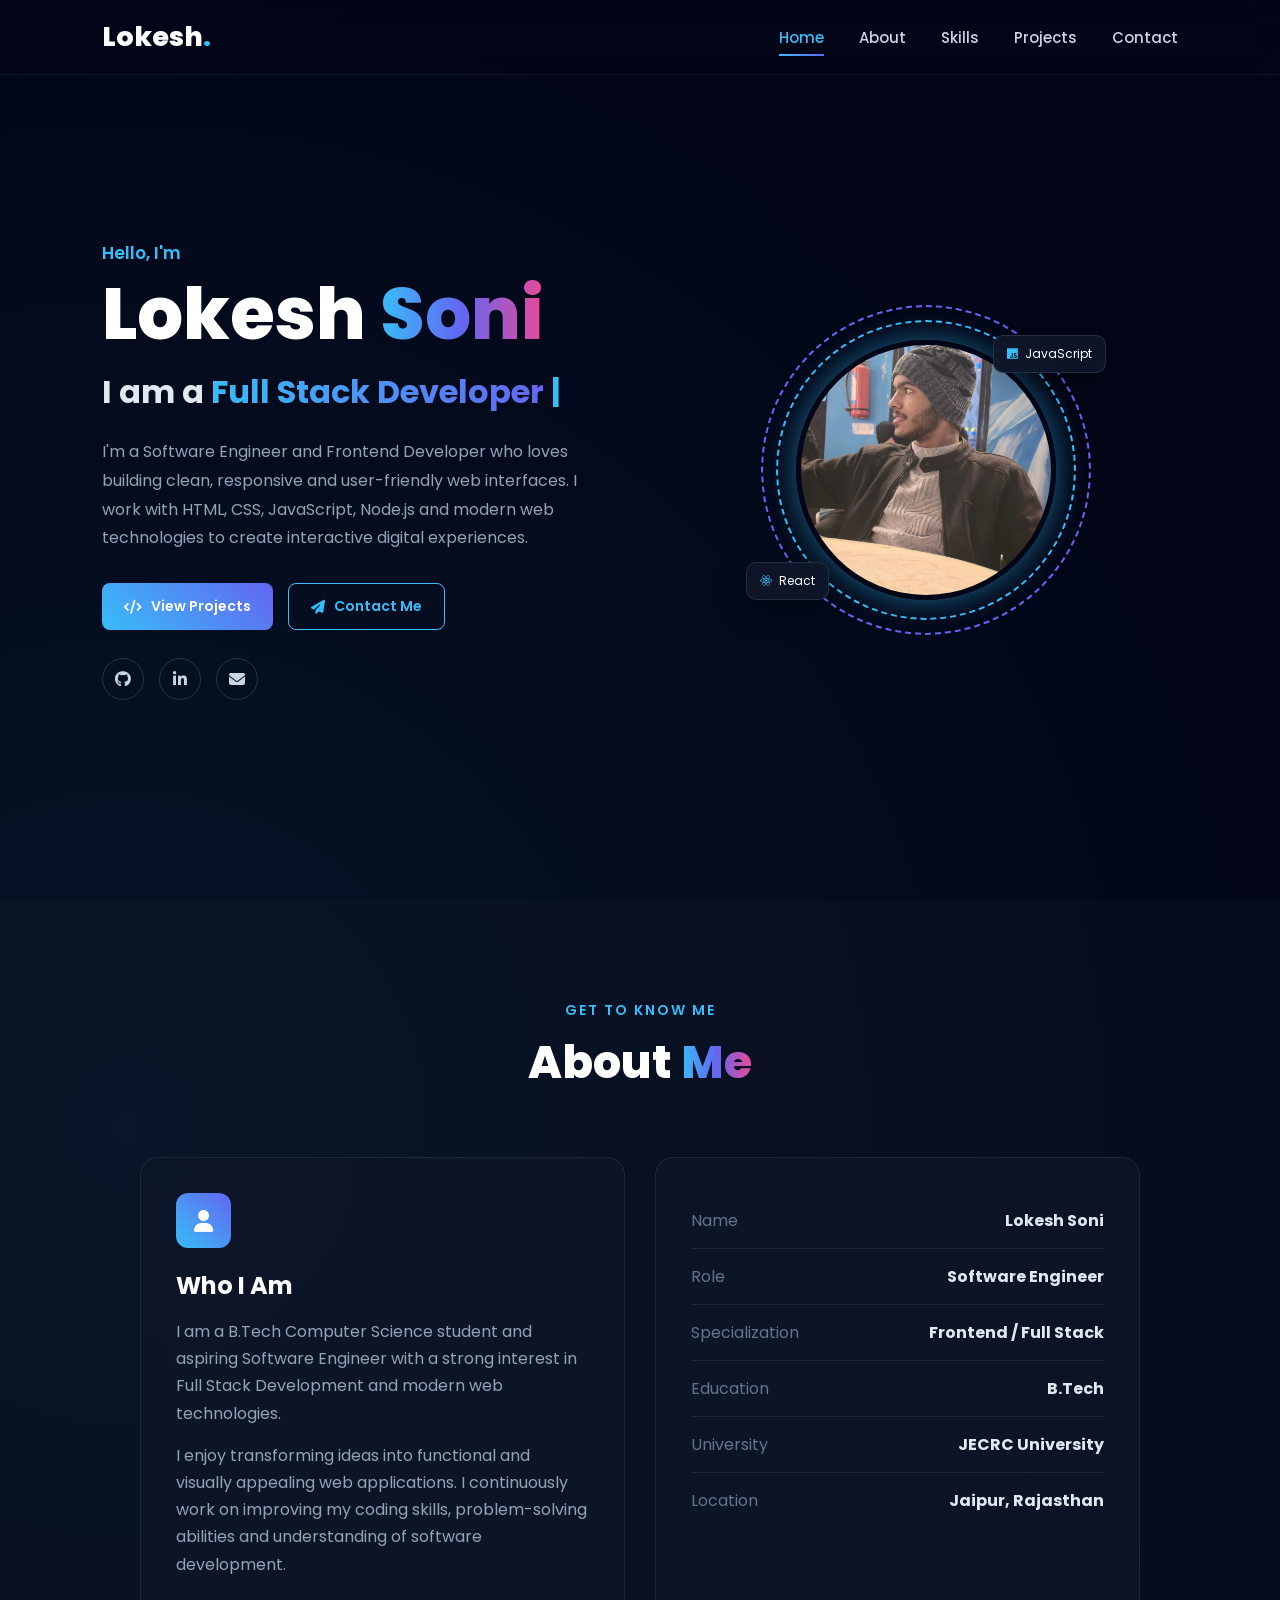
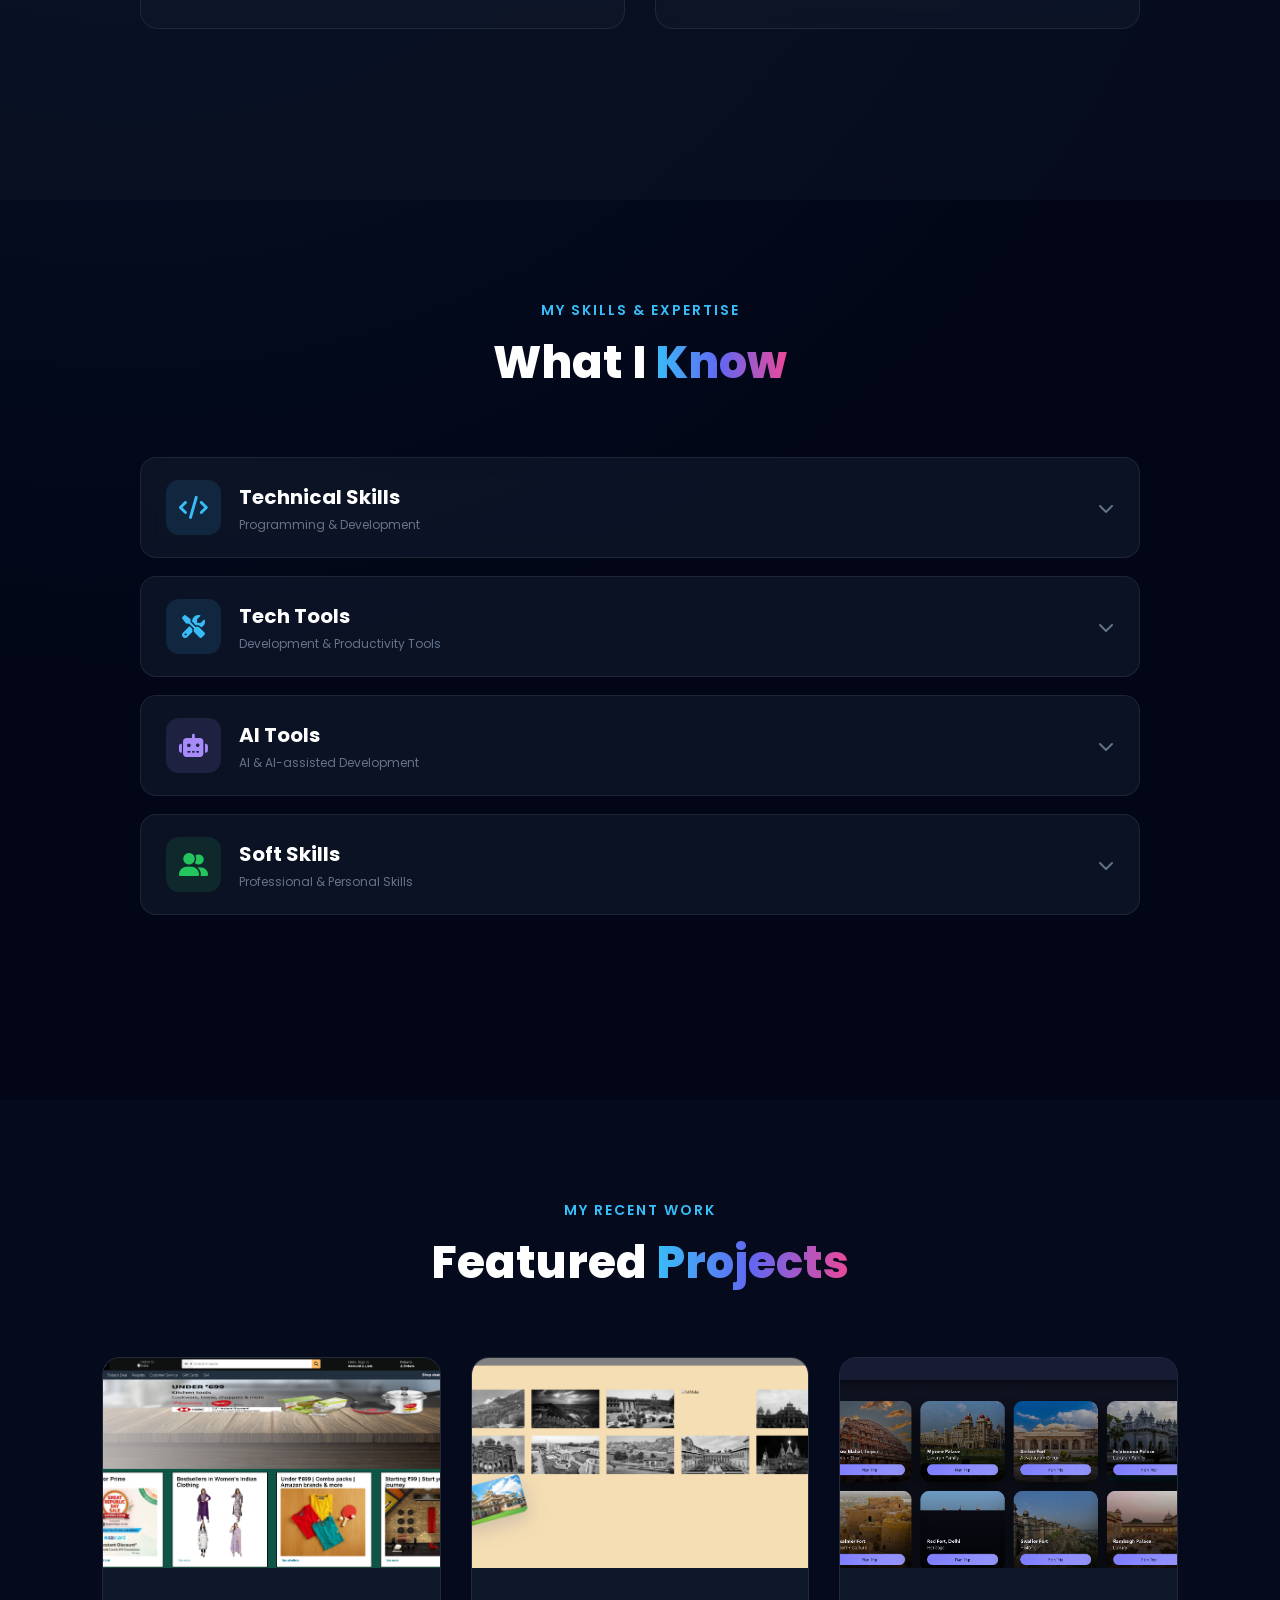
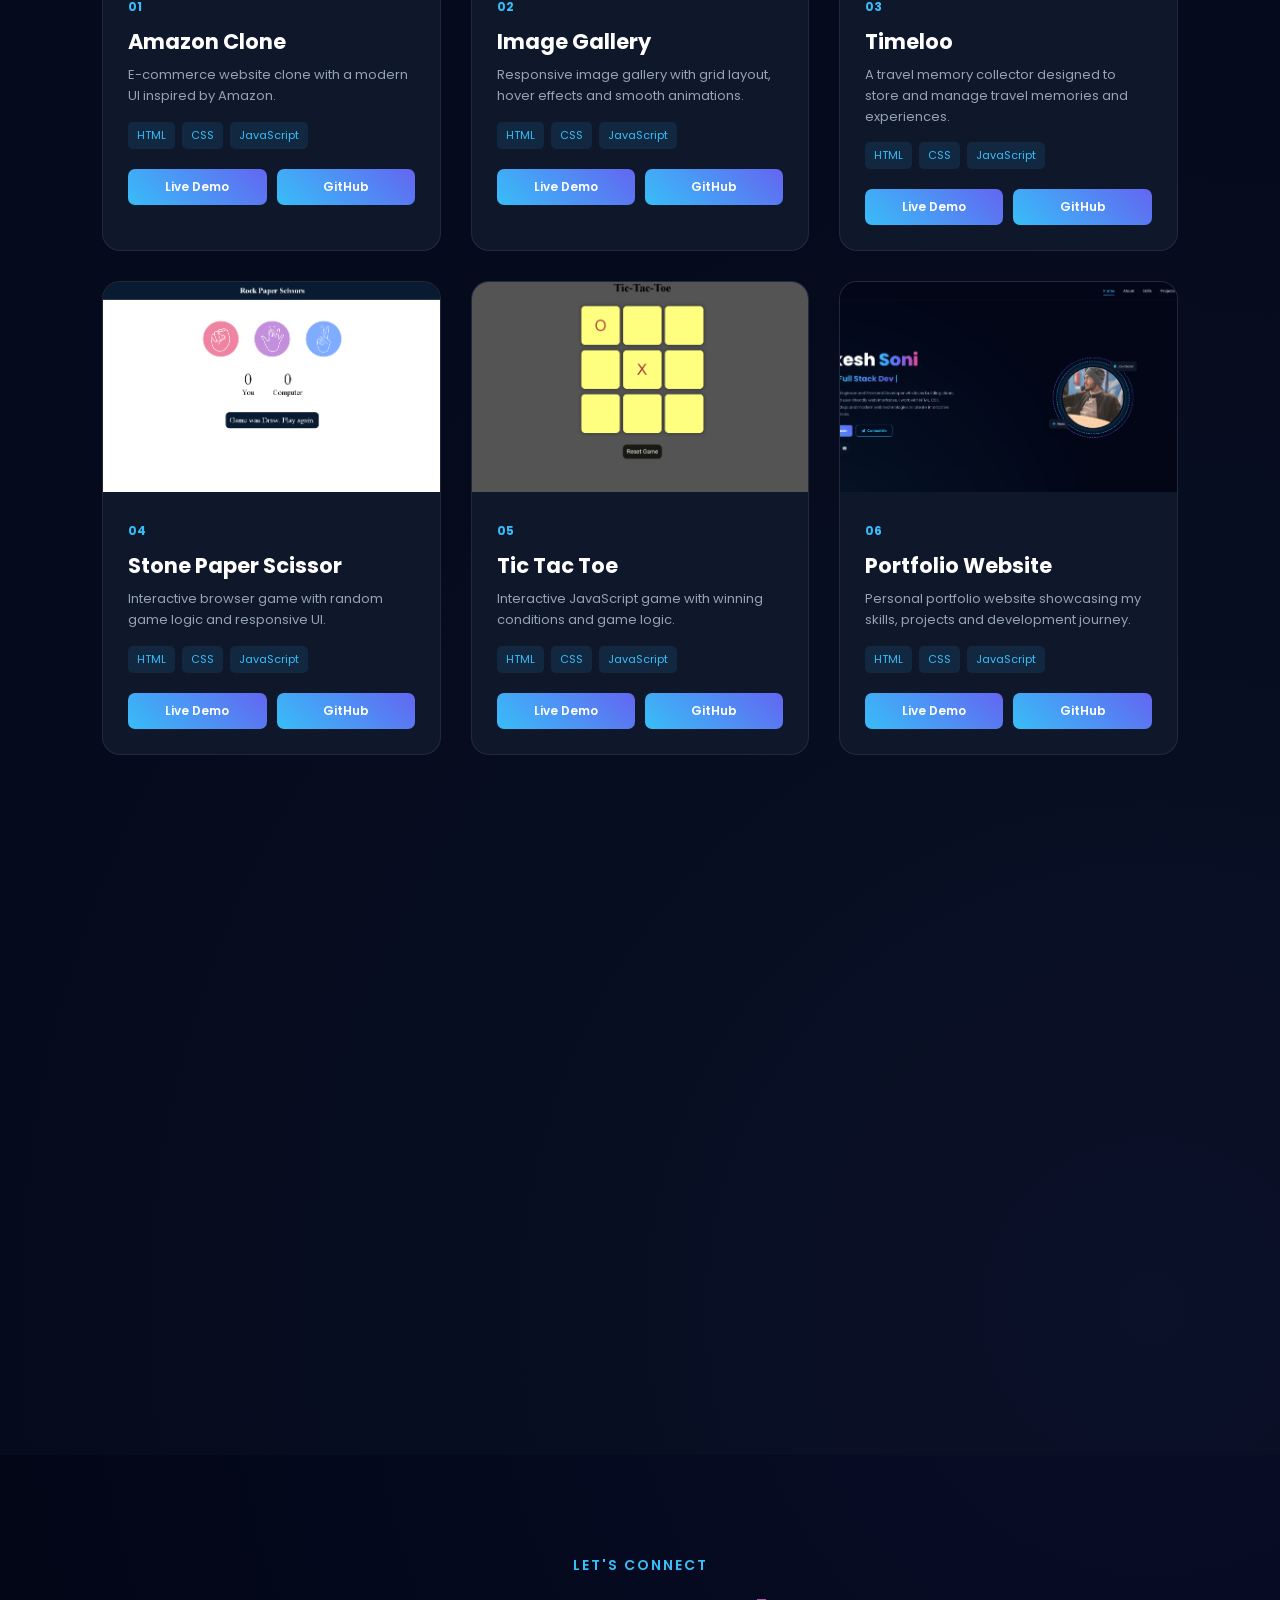
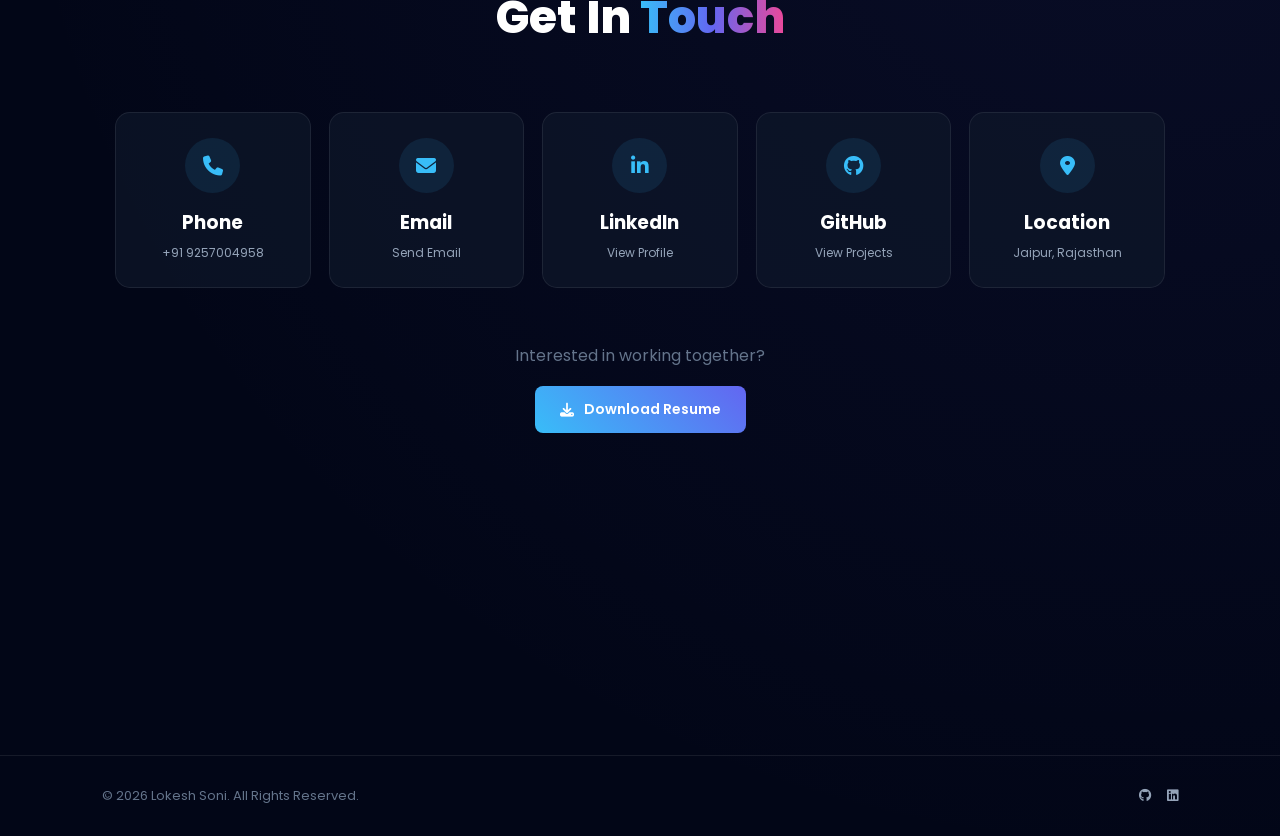
==== index.html @ bdd5b046 "Refactor resume download link with icon Updated resume download link to include an icon." ====
<!DOCTYPE html>
<html lang="en">

<head>
    <meta charset="UTF-8">
    <meta name="viewport" content="width=device-width, initial-scale=1.0">

    <meta name="description" content="Lokesh Soni - Software Engineer and Full Stack Developer Portfolio">

    <title>Lokesh Soni | Portfolio</title>

    <link rel="stylesheet" href="style.css">

    <!-- Icons -->
    <link rel="stylesheet" href="https://cdnjs.cloudflare.com/ajax/libs/font-awesome/6.5.2/css/all.min.css">
</head>

<body>

    <!-- ================= NAVBAR ================= -->

    <header class="navbar">

        <div class="logo">
            <a href="#home">Lokesh<span>.</span></a>
        </div>

        <nav class="nav-links" id="navLinks">
            <a href="#home" class="active">Home</a>
            <a href="#about">About</a>
            <a href="#skills">Skills</a>
            <a href="#projects">Projects</a>
            <a href="#contact">Contact</a>
        </nav>

        <button class="menu-btn" id="menuBtn">
            <i class="fas fa-bars"></i>
        </button>

    </header>


    <!-- ================= HOME ================= -->

    <section id="home" class="home">

        <div class="home-text reveal">

            <p class="intro">Hello, I'm</p>

            <h1>
                Lokesh <span>Soni</span>
            </h1>

            <h2>
                I am a
                <span id="changing-text"></span>
                <span class="cursor">|</span>
            </h2>

            <p class="home-description">
                I'm a Software Engineer and Frontend Developer who loves
                building clean, responsive and user-friendly web interfaces.
                I work with HTML, CSS, JavaScript, Node.js and modern web
                technologies to create interactive digital experiences.
            </p>

            <div class="home-buttons">

                <a href="#projects" class="primary-btn">
                    <i class="fas fa-code"></i>
                    View Projects
                </a>

                <a href="#contact" class="secondary-btn">
                    <i class="fas fa-paper-plane"></i>
                    Contact Me
                </a>

            </div>

            <div class="social-links">

                <a href="https://github.com/Lokesh2704soni" target="_blank">
                    <i class="fab fa-github"></i>
                </a>

                <a href="https://www.linkedin.com/in/lokesh-soni-583651282" target="_blank">
                    <i class="fab fa-linkedin-in"></i>
                </a>

                <a href="mailto:lokesh27soni04@email.com">
                    <i class="fas fa-envelope"></i>
                </a>

            </div>

        </div>


        <!-- Profile Image -->

        <div class="home-img reveal">

            <div class="home-img-wrapper">

                <div class="circle"></div>
                <div class="circle circle-two"></div>

                <img src="123.jpeg" alt="Lokesh Soni">

                <div class="floating-card card-one">
                    <i class="fab fa-js"></i>
                    <span>JavaScript</span>
                </div>

                <div class="floating-card card-two">
                    <i class="fab fa-react"></i>
                    <span>React</span>
                </div>

            </div>

        </div>

    </section>


    <!-- ================= ABOUT ================= -->

    <section id="about" class="about section">

        <div class="section-heading reveal">
            <p>Get To Know Me</p>
            <h2>About <span>Me</span></h2>
        </div>

        <div class="about-container">

            <div class="about-card reveal">

                <div class="about-icon">
                    <i class="fas fa-user"></i>
                </div>

                <h3>Who I Am</h3>

                <p>
                    I am a B.Tech Computer Science student and aspiring
                    Software Engineer with a strong interest in Full Stack
                    Development and modern web technologies.
                </p>

                <p>
                    I enjoy transforming ideas into functional and visually
                    appealing web applications. I continuously work on
                    improving my coding skills, problem-solving abilities
                    and understanding of software development.
                </p>

            </div>


            <div class="about-info reveal">

                <div class="info-item">
                    <span>Name</span>
                    <strong>Lokesh Soni</strong>
                </div>

                <div class="info-item">
                    <span>Role</span>
                    <strong>Software Engineer</strong>
                </div>

                <div class="info-item">
                    <span>Specialization</span>
                    <strong>Frontend / Full Stack</strong>
                </div>

                <div class="info-item">
                    <span>Education</span>
                    <strong>B.Tech</strong>
                </div>

                <div class="info-item">
                    <span>University</span>
                    <strong>JECRC University</strong>
                </div>

                <div class="info-item">
                    <span>Location</span>
                    <strong>Jaipur, Rajasthan</strong>
                </div>

            </div>

        </div>

    </section>


    <!-- ================= SKILLS ================= -->

    <!-- ================= SKILLS ================= -->

    <section id="skills" class="skills-section section">

        <div class="section-heading reveal">
            <p>My Skills & Expertise</p>
            <h2>What I <span>Know</span></h2>
        </div>

        <div class="skills-accordion">


            <!-- TECHNICAL SKILLS -->

            <div class="skill-category reveal">

                <button class="skill-category-header">
                    <div class="category-left">
                        <div class="category-icon">
                            <i class="fas fa-code"></i>
                        </div>

                        <div>
                            <h3>Technical Skills</h3>
                            <p>Programming & Development</p>
                        </div>
                    </div>

                    <i class="fas fa-chevron-down arrow"></i>
                </button>


                <div class="skill-category-content">

                    <div class="skill-list">

                        <span><i class="fab fa-html5"></i> HTML</span>

                        <span><i class="fab fa-css3-alt"></i> CSS</span>

                        <span><i class="fab fa-js"></i> JavaScript</span>

                        <span><i class="fab fa-react"></i> React.js</span>

                        <span><i class="fab fa-node-js"></i> Node.js</span>

                        <span><i class="fas fa-server"></i> Express.js</span>

                        <span><i class="fas fa-database"></i> MongoDB</span>

                        <span><i class="fas fa-plug"></i> REST APIs</span>

                        <span><i class="fas fa-file-code"></i> JSON</span>

                        <span><i class="fas fa-mobile-screen"></i> Responsive Design</span>

                        <span><i class="fas fa-cubes"></i> OOP</span>

                        <span><i class="fas fa-diagram-project"></i> DSA</span>

                        <span><i class="fas fa-user-lock"></i> Authentication</span>

                        <span><i class="fas fa-code"></i> C</span>

                        <span><i class="fas fa-code"></i> C++</span>

                    </div>

                </div>

            </div>


            <!-- TECH TOOLS -->

            <div class="skill-category reveal">

                <button class="skill-category-header">

                    <div class="category-left">

                        <div class="category-icon">
                            <i class="fas fa-screwdriver-wrench"></i>
                        </div>

                        <div>
                            <h3>Tech Tools</h3>
                            <p>Development & Productivity Tools</p>
                        </div>

                    </div>

                    <i class="fas fa-chevron-down arrow"></i>

                </button>


                <div class="skill-category-content">

                    <div class="skill-list">

                        <span>
                            <i class="fas fa-code"></i>
                            VS Code
                        </span>

                        <span>
                            <i class="fab fa-git-alt"></i>
                            Git
                        </span>

                        <span>
                            <i class="fab fa-github"></i>
                            GitHub
                        </span>

                        <span>
                            <i class="fab fa-npm"></i>
                            npm
                        </span>

                        <span>
                            <i class="fas fa-paper-plane"></i>
                            Postman
                        </span>

                        <span>
                            <i class="fas fa-database"></i>
                            MongoDB Compass
                        </span>

                        <span>
                            <i class="fas fa-terminal"></i>
                            Terminal
                        </span>

                        <span>
                            <i class="fab fa-github"></i>
                            GitHub Pages
                        </span>

                    </div>

                </div>

            </div>


            <!-- AI TOOLS -->

            <div class="skill-category reveal">

                <button class="skill-category-header">

                    <div class="category-left">

                        <div class="category-icon ai-category">
                            <i class="fas fa-robot"></i>
                        </div>

                        <div>
                            <h3>AI Tools</h3>
                            <p>AI & AI-assisted Development</p>
                        </div>

                    </div>

                    <i class="fas fa-chevron-down arrow"></i>

                </button>


                <div class="skill-category-content">

                    <div class="skill-list">

                        <span class="ai-skill">
                            <i class="fas fa-robot"></i>
                            ChatGPT
                        </span>

                        <span class="ai-skill">
                            <i class="fas fa-wand-magic-sparkles"></i>
                            Gemini
                        </span>

                        <span class="ai-skill">
                            <i class="fas fa-code"></i>
                            GitHub Copilot
                        </span>

                        <span class="ai-skill">
                            <i class="fas fa-lightbulb"></i>
                            Prompt Engineering
                        </span>

                        <span class="ai-skill">
                            <i class="fas fa-brain"></i>
                            AI-assisted Coding
                        </span>

                    </div>

                </div>

            </div>


            <!-- SOFT SKILLS -->

            <div class="skill-category reveal">

                <button class="skill-category-header">

                    <div class="category-left">

                        <div class="category-icon soft-category">
                            <i class="fas fa-user-group"></i>
                        </div>

                        <div>
                            <h3>Soft Skills</h3>
                            <p>Professional & Personal Skills</p>
                        </div>

                    </div>

                    <i class="fas fa-chevron-down arrow"></i>

                </button>


                <div class="skill-category-content">

                    <div class="skill-list">

                        <span class="soft-skill">
                            <i class="fas fa-comments"></i>
                            Communication
                        </span>

                        <span class="soft-skill">
                            <i class="fas fa-users"></i>
                            Teamwork
                        </span>

                        <span class="soft-skill">
                            <i class="fas fa-puzzle-piece"></i>
                            Problem Solving
                        </span>

                        <span class="soft-skill">
                            <i class="fas fa-lightbulb"></i>
                            Critical Thinking
                        </span>

                        <span class="soft-skill">
                            <i class="fas fa-clock"></i>
                            Time Management
                        </span>

                        <span class="soft-skill">
                            <i class="fas fa-arrows-rotate"></i>
                            Adaptability
                        </span>

                        <span class="soft-skill">
                            <i class="fas fa-user-tie"></i>
                            Leadership
                        </span>

                        <span class="soft-skill">
                            <i class="fas fa-book-open"></i>
                            Continuous Learning
                        </span>

                        <span class="soft-skill">
                            <i class="fas fa-person-chalkboard"></i>
                            Presentation Skills
                        </span>

                    </div>

                </div>

            </div>

        </div>

    </section>


    <!-- ================= PROJECTS ================= -->

    <section id="projects" class="projects section">

        <div class="section-heading reveal">
            <p>My Recent Work</p>
            <h2>Featured <span>Projects</span></h2>
        </div>


        <div class="project-container">


            <!-- Project 1 -->

            <div class="project-card reveal">

                <div class="project-image">
                    <img src="images/amazon.png" alt="Amazon Clone">

                    <div class="project-overlay">
                        <a href="https://lokesh2704soni.github.io/amazon-clone-/" target="_blank">
                            <i class="fas fa-external-link-alt"></i>
                        </a>
                    </div>
                </div>

                <div class="project-content">

                    <span class="project-number">01</span>

                    <h3>Amazon Clone</h3>

                    <p>
                        E-commerce website clone with a modern UI inspired
                        by Amazon.
                    </p>

                    <div class="project-tech">
                        <span>HTML</span>
                        <span>CSS</span>
                        <span>JavaScript</span>
                    </div>

                    <div class="buttons">

                        <a href="https://lokesh2704soni.github.io/amzon-clone/" target="_blank">
                            Live Demo
                        </a>

                        <a href="https://github.com/Lokesh2704soni/amzon-clone" target="_blank">
                            GitHub
                        </a>

                    </div>

                </div>

            </div>


            <!-- Project 2 -->

            <div class="project-card reveal">

                <div class="project-image">

                    <img src="images/gallery.png" alt="Image Gallery">

                    <div class="project-overlay">
                        <a href="https://lokesh2704soni.github.io/photo-galary/" target="_blank">
                            <i class="fas fa-external-link-alt"></i>
                        </a>
                    </div>

                </div>

                <div class="project-content">

                    <span class="project-number">02</span>

                    <h3>Image Gallery</h3>

                    <p>
                        Responsive image gallery with grid layout,
                        hover effects and smooth animations.
                    </p>

                    <div class="project-tech">
                        <span>HTML</span>
                        <span>CSS</span>
                        <span>JavaScript</span>
                    </div>

                    <div class="buttons">

                        <a href="https://lokesh2704soni.github.io/photo-galary/" target="_blank">
                            Live Demo
                        </a>

                        <a href="https://github.com/Lokesh2704soni/photo-galary" target="_blank">
                            GitHub
                        </a>

                    </div>

                </div>

            </div>


            <!-- Project 3 -->

            <div class="project-card reveal">

                <div class="project-image">

                    <img src="images/timeloo.png" alt="Timeloo Trip Memory Collector">

                    <div class="project-overlay">
                        <a href="https://lokesh2704soni.github.io/Timeloo/" target="_blank">
                            <i class="fas fa-external-link-alt"></i>
                        </a>
                    </div>

                </div>

                <div class="project-content">

                    <span class="project-number">03</span>

                    <h3>Timeloo</h3>

                    <p>
                        A travel memory collector designed to store
                        and manage travel memories and experiences.
                    </p>

                    <div class="project-tech">
                        <span>HTML</span>
                        <span>CSS</span>
                        <span>JavaScript</span>
                    </div>

                    <div class="buttons">

                        <a href="https://lokesh2704soni.github.io/Timeloo/" target="_blank">
                            Live Demo
                        </a>

                        <a href="https://github.com/Lokesh2704soni/Timeloo" target="_blank">
                            GitHub
                        </a>

                    </div>

                </div>

            </div>


            <!-- Project 4 -->

            <div class="project-card reveal">

                <div class="project-image">

                    <img src="images/stone-paper.png" alt="Stone Paper Scissor">

                    <div class="project-overlay">
                        <a href="https://lokesh2704soni.github.io/stone-paper-scissors-game/" target="_blank">
                            <i class="fas fa-external-link-alt"></i>
                        </a>
                    </div>

                </div>

                <div class="project-content">

                    <span class="project-number">04</span>

                    <h3>Stone Paper Scissor</h3>

                    <p>
                        Interactive browser game with random game
                        logic and responsive UI.
                    </p>

                    <div class="project-tech">
                        <span>HTML</span>
                        <span>CSS</span>
                        <span>JavaScript</span>
                    </div>

                    <div class="buttons">

                        <a href="https://lokesh2704soni.github.io/stone-paper-scissors-game/" target="_blank">
                            Live Demo
                        </a>

                        <a href="https://github.com/Lokesh2704soni/stone-paper-scissors-game" target="_blank">
                            GitHub
                        </a>

                    </div>

                </div>

            </div>


            <!-- Project 5 -->

            <div class="project-card reveal">

                <div class="project-image">

                    <img src="images/tic-tac-toe.png" alt="Tic Tac Toe Game">

                    <div class="project-overlay">
                        <a href="https://lokesh2704soni.github.io/tic-tac-toe-game/" target="_blank">
                            <i class="fas fa-external-link-alt"></i>
                        </a>
                    </div>

                </div>

                <div class="project-content">

                    <span class="project-number">05</span>

                    <h3>Tic Tac Toe</h3>

                    <p>
                        Interactive JavaScript game with winning
                        conditions and game logic.
                    </p>

                    <div class="project-tech">
                        <span>HTML</span>
                        <span>CSS</span>
                        <span>JavaScript</span>
                    </div>

                    <div class="buttons">

                        <a href="https://lokesh2704soni.github.io/tic-tac-toe-game/" target="_blank">
                            Live Demo
                        </a>

                        <a href="https://github.com/Lokesh2704soni/tic-tac-toe-game" target="_blank">
                            GitHub
                        </a>

                    </div>

                </div>

            </div>


            <!-- Project 6 -->

            <div class="project-card reveal">

                <div class="project-image">

                    <img src="images/portfolio.png" alt="Portfolio Website">

                    <div class="project-overlay">
                        <a href="https://lokesh2704soni.github.io/portfolio-web/" target="_blank">
                            <i class="fas fa-external-link-alt"></i>
                        </a>
                    </div>

                </div>

                <div class="project-content">

                    <span class="project-number">06</span>

                    <h3>Portfolio Website</h3>

                    <p>
                        Personal portfolio website showcasing my
                        skills, projects and development journey.
                    </p>

                    <div class="project-tech">
                        <span>HTML</span>
                        <span>CSS</span>
                        <span>JavaScript</span>
                    </div>

                    <div class="buttons">

                        <a href="https://lokesh2704soni.github.io/portfolio-web/" target="_blank">
                            Live Demo
                        </a>

                        <a href="https://github.com/Lokesh2704soni/portfolio-website" target="_blank">
                            GitHub
                        </a>

                    </div>

                </div>

            </div>

            <!-- Project 7 -->
            <div class="project-card reveal">

                <div class="project-image">
                    <img src="images/shopzone.png" alt="ShopZone E-Commerce Website">

                    <div class="project-overlay">
                        <a href="https://shop-zone-1oe674grb-lokesh-soni1.vercel.app/" target="_blank">
                            <i class="fas fa-external-link-alt"></i>
                        </a>
                    </div>
                </div>

                <div class="project-content">

                    <span class="project-number">07</span>

                    <h3>ShopZone</h3>

                    <p>
                        A modern e-commerce web application designed to provide
                        a smooth online shopping experience with a clean and
                        responsive user interface.
                    </p>

                    <div class="project-tech">
                        <span>E-Commerce</span>
                        <span>HTML</span>
                        <span>CSS</span>
                        <span>JavaScript</span>
                    </div>

                    <div class="buttons">

                        <a href="https://shop-zone-khaki.vercel.app/" target="_blank">
                            Live Demo
                        </a>

                        <a href="https://github.com/Lokesh2704soni/ShopZone" target="_blank">
                            GitHub
                        </a>

                    </div>

                </div>

            </div>


            <!-- Project 8 -->
            <div class="project-card reveal">

                <div class="project-image">
                    <img src="images/abfitness.png" alt="ABFitness Gym Website">

                    <div class="project-overlay">
                        <a href="https://github.com/Lokesh2704soni/GYM-Web" target="_blank">
                            <i class="fab fa-github"></i>
                        </a>
                    </div>
                </div>

                <div class="project-content">

                    <span class="project-number">08</span>

                    <h3>ABFitness</h3>

                    <p>
                        A modern and responsive gym website designed to showcase
                        fitness services, workout programs, and gym-related
                        information with an engaging user interface.
                    </p>

                    <div class="project-tech">
                        <span>HTML</span>
                        <span>CSS</span>
                        <span>JavaScript</span>
                        <span>Responsive Design</span>
                    </div>

                    <div class="buttons">

                        <a href="https://github.com/Lokesh2704soni/GYM-Web" target="_blank">
                            GitHub
                        </a>

                    </div>

                </div>

            </div>

        </div>

    </section>


    <!-- ================= CONTACT ================= -->

    <section id="contact" class="contact section">

        <div class="section-heading reveal">

            <p>Let's Connect</p>

            <h2>Get In <span>Touch</span></h2>

        </div>


        <div class="contact-container">


            <!-- Phone -->

            <div class="contact-card reveal" onclick="contactChoice()">

                <div class="contact-icon">
                    <i class="fas fa-phone"></i>
                </div>

                <h3>Phone</h3>

                <p>+91 9257004958</p>

            </div>


            <!-- Email -->

            <a href="mailto:lokesh27soni04@email.com" class="contact-card reveal">

                <div class="contact-icon">
                    <i class="fas fa-envelope"></i>
                </div>

                <h3>Email</h3>

                <p>Send Email</p>

            </a>


            <!-- LinkedIn -->

            <a href="https://www.linkedin.com/in/lokesh-soni-583651282" target="_blank" class="contact-card reveal">

                <div class="contact-icon">
                    <i class="fab fa-linkedin-in"></i>
                </div>

                <h3>LinkedIn</h3>

                <p>View Profile</p>

            </a>


            <!-- GitHub -->

            <a href="https://github.com/Lokesh2704soni" target="_blank" class="contact-card reveal">

                <div class="contact-icon">
                    <i class="fab fa-github"></i>
                </div>

                <h3>GitHub</h3>

                <p>View Projects</p>

            </a>


            <!-- Location -->

            <a href="https://www.google.com/maps/search/?api=1&query=Jaipur,Rajasthan" target="_blank"
                class="contact-card reveal">

                <div class="contact-icon">
                    <i class="fas fa-location-dot"></i>
                </div>

                <h3>Location</h3>

                <p>Jaipur, Rajasthan</p>

            </a>

        </div>


        <!-- Resume -->

        <div class="resume-container reveal">

            <p>Interested in working together?</p>

            <a href="./images/Lokesh-Resume.pdf"
   download="Lokesh-Soni-Resume.pdf"
   class="resume-btn">
    <i class="fas fa-download"></i>
    Download Resume
</a>

        </div>


        <!-- Phone Popup -->

        <div id="contact-popup" class="popup">

            <div class="popup-box">

                <button class="close" onclick="closePopup()">
                    <i class="fas fa-xmark"></i>
                </button>

                <div class="popup-icon">
                    <i class="fas fa-phone"></i>
                </div>

                <h3>Contact Me</h3>

                <p>How would you like to contact me?</p>

                <div class="popup-buttons">

                    <button onclick="makeCall()">
                        <i class="fas fa-phone"></i>
                        Call
                    </button>

                    <button onclick="openWhatsApp()">
                        <i class="fab fa-whatsapp"></i>
                        WhatsApp
                    </button>

                </div>

            </div>

        </div>

    </section>


    <!-- ================= FOOTER ================= -->

    <footer>

        <p>
            © <span id="year"></span> Lokesh Soni.
            All Rights Reserved.
        </p>

        <div class="footer-social">

            <a href="https://github.com/Lokesh2704soni" target="_blank">
                <i class="fab fa-github"></i>
            </a>

            <a href="https://www.linkedin.com/in/lokesh-soni-583651282" target="_blank">
                <i class="fab fa-linkedin"></i>
            </a>

        </div>

    </footer>


    <script src="script.js"></script>

</body>

</html>
---- style.css ----
@import url('https://fonts.googleapis.com/css2?family=Poppins:wght@300;400;500;600;700;800&display=swap');

* {
    margin: 0;
    padding: 0;
    box-sizing: border-box;
    font-family: 'Poppins', sans-serif;
}

html {
    scroll-behavior: smooth;
    scroll-padding-top: 80px;
}

body {
    background:
        radial-gradient(circle at 10% 20%, rgba(56, 189, 248, 0.08), transparent 25%),
        radial-gradient(circle at 90% 80%, rgba(99, 102, 241, 0.08), transparent 25%),
        #020617;
    color: white;
    overflow-x: hidden;
}

a {
    color: inherit;
}

section {
    min-height: 100vh;
}

.section {
    padding: 100px 8%;
}


/* ================= NAVBAR ================= */

.navbar {
    position: fixed;
    top: 0;
    left: 0;
    width: 100%;
    height: 75px;

    display: flex;
    justify-content: space-between;
    align-items: center;

    padding: 0 8%;

    background: rgba(2, 6, 23, 0.65);
    backdrop-filter: blur(15px);

    border-bottom: 1px solid rgba(255, 255, 255, 0.06);

    z-index: 1000;

    transition: 0.3s ease;
}

.navbar.scrolled {
    background: rgba(2, 6, 23, 0.95);
    box-shadow: 0 5px 30px rgba(0, 0, 0, 0.5);
}

.logo a {
    text-decoration: none;
    font-size: 27px;
    font-weight: 800;
    color: white;
}

.logo span {
    color: #38bdf8;
}

.nav-links {
    display: flex;
    gap: 35px;
}

.nav-links a {
    text-decoration: none;
    color: #cbd5e1;

    font-size: 15px;
    font-weight: 500;

    position: relative;

    transition: 0.3s;
}

.nav-links a::after {
    content: "";

    position: absolute;
    left: 0;
    bottom: -7px;

    width: 0;
    height: 2px;

    background: linear-gradient(
        90deg,
        #38bdf8,
        #6366f1
    );

    transition: 0.3s;
}

.nav-links a:hover,
.nav-links a.active {
    color: #38bdf8;
}

.nav-links a:hover::after,
.nav-links a.active::after {
    width: 100%;
}

.menu-btn {
    display: none;

    background: transparent;
    border: none;

    color: white;
    font-size: 25px;

    cursor: pointer;
}


/* ================= HOME ================= */

.home {
    min-height: 100vh;

    display: flex;
    justify-content: space-between;
    align-items: center;

    gap: 70px;

    padding: 120px 8% 80px;
}

.home-text {
    flex: 1;
    max-width: 650px;
}

.intro {
    color: #38bdf8;
    font-size: 17px;
    font-weight: 600;
    margin-bottom: 8px;
}

.home-text h1 {
    font-size: clamp(45px, 6vw, 72px);
    line-height: 1.1;
    font-weight: 800;
}

.home-text h1 span {
    background: linear-gradient(
        90deg,
        #38bdf8,
        #6366f1,
        #ec4899
    );

    background-clip: text;
    -webkit-background-clip: text;
    color: transparent;
}

.home-text h2 {
    margin-top: 15px;
    font-size: clamp(22px, 3vw, 32px);
    color: #e2e8f0;
}

#changing-text {
    font-weight: 700;

    background: linear-gradient(
        90deg,
        #38bdf8,
        #6366f1,
        #ec4899
    );

    background-size: 200%;

    background-clip: text;
    -webkit-background-clip: text;

    color: transparent;

    animation: gradientMove 4s infinite;
}

.cursor {
    color: #38bdf8;
    animation: blink 0.7s infinite;
}

@keyframes gradientMove {
    0% {
        background-position: 0%;
    }

    50% {
        background-position: 100%;
    }

    100% {
        background-position: 0%;
    }
}

@keyframes blink {
    50% {
        opacity: 0;
    }
}

.home-description {
    margin-top: 22px;

    max-width: 600px;

    color: #94a3b8;

    font-size: 16px;
    line-height: 1.8;
}


/* HOME BUTTONS */

.home-buttons {
    display: flex;
    gap: 15px;
    margin-top: 30px;
}

.primary-btn,
.secondary-btn {
    display: inline-flex;

    align-items: center;
    gap: 9px;

    padding: 12px 22px;

    border-radius: 8px;

    text-decoration: none;

    font-size: 14px;
    font-weight: 600;

    transition: 0.3s;
}

.primary-btn {
    background: linear-gradient(
        45deg,
        #38bdf8,
        #6366f1
    );
}

.secondary-btn {
    border: 1px solid #38bdf8;
    color: #38bdf8;
}

.primary-btn:hover,
.secondary-btn:hover {
    transform: translateY(-4px);
    box-shadow: 0 10px 30px rgba(56, 189, 248, 0.25);
}

.secondary-btn:hover {
    background: #38bdf8;
    color: #020617;
}


/* SOCIAL */

.social-links {
    display: flex;
    gap: 15px;
    margin-top: 28px;
}

.social-links a {
    width: 42px;
    height: 42px;

    display: flex;
    align-items: center;
    justify-content: center;

    border: 1px solid rgba(255,255,255,0.15);

    border-radius: 50%;

    color: #cbd5e1;

    text-decoration: none;

    transition: 0.3s;
}

.social-links a:hover {
    color: white;
    background: #38bdf8;
    border-color: #38bdf8;

    transform: translateY(-5px);
}


/* ================= PROFILE ================= */

.home-img {
    flex: 1;

    display: flex;
    justify-content: center;
    align-items: center;
}

.home-img-wrapper {
    width: 310px;
    height: 310px;

    position: relative;

    display: flex;
    align-items: center;
    justify-content: center;
}

.home-img-wrapper img {
    width: 260px;
    height: 260px;

    object-fit: cover;

    border-radius: 50%;

    position: relative;
    z-index: 3;

    border: 5px solid #020617;

    box-shadow:
        0 0 30px rgba(56, 189, 248, 0.5);
}

.circle {
    position: absolute;

    width: 300px;
    height: 300px;

    border: 2px dashed #38bdf8;

    border-radius: 50%;

    animation: rotate 8s linear infinite;
}

.circle-two {
    width: 330px;
    height: 330px;

    border-color: #6366f1;

    animation-direction: reverse;
    animation-duration: 12s;
}

@keyframes rotate {
    from {
        transform: rotate(0deg);
    }

    to {
        transform: rotate(360deg);
    }
}


/* FLOATING CARDS */

.floating-card {
    position: absolute;

    z-index: 5;

    display: flex;
    align-items: center;
    gap: 7px;

    padding: 9px 13px;

    background: rgba(15, 23, 42, 0.9);

    border: 1px solid rgba(255,255,255,0.1);

    border-radius: 10px;

    backdrop-filter: blur(10px);

    box-shadow: 0 10px 30px rgba(0,0,0,0.3);

    font-size: 12px;
}

.floating-card i {
    color: #38bdf8;
}

.card-one {
    top: 20px;
    right: -25px;

    animation: float 3s ease-in-out infinite;
}

.card-two {
    bottom: 25px;
    left: -25px;

    animation: float 3s ease-in-out infinite 1s;
}

@keyframes float {
    0%, 100% {
        transform: translateY(0);
    }

    50% {
        transform: translateY(-12px);
    }
}


/* ================= SECTION TITLE ================= */

.section-heading {
    text-align: center;
    margin-bottom: 60px;
}

.section-heading p {
    color: #38bdf8;
    font-size: 14px;
    font-weight: 600;
    text-transform: uppercase;
    letter-spacing: 2px;
}

.section-heading h2 {
    margin-top: 8px;

    font-size: clamp(32px, 5vw, 45px);

    font-weight: 800;
}

.section-heading h2 span {
    background: linear-gradient(
        90deg,
        #38bdf8,
        #6366f1,
        #ec4899
    );

    background-clip: text;
    -webkit-background-clip: text;

    color: transparent;
}


/* ================= ABOUT ================= */

.about {
    background: rgba(15, 23, 42, 0.35);
}

.about-container {
    max-width: 1000px;
    margin: auto;

    display: grid;
    grid-template-columns: 1fr 1fr;

    gap: 30px;
}

.about-card,
.about-info {
    background: rgba(15, 23, 42, 0.7);

    border: 1px solid rgba(255,255,255,0.08);

    border-radius: 18px;

    padding: 35px;

    backdrop-filter: blur(10px);

    transition: 0.3s;
}

.about-card:hover,
.about-info:hover {
    transform: translateY(-7px);

    border-color: rgba(56, 189, 248, 0.4);
}

.about-icon {
    width: 55px;
    height: 55px;

    display: flex;
    justify-content: center;
    align-items: center;

    background: linear-gradient(
        45deg,
        #38bdf8,
        #6366f1
    );

    border-radius: 12px;

    margin-bottom: 20px;

    font-size: 22px;
}

.about-card h3 {
    font-size: 24px;
    margin-bottom: 15px;
}

.about-card p {
    color: #94a3b8;

    line-height: 1.7;

    margin-bottom: 15px;
}

.info-item {
    display: flex;
    justify-content: space-between;

    gap: 20px;

    padding: 15px 0;

    border-bottom: 1px solid rgba(255,255,255,0.08);
}

.info-item:last-child {
    border-bottom: none;
}

.info-item span {
    color: #64748b;
}

.info-item strong {
    color: #e2e8f0;
    text-align: right;
}


/* ================= SKILLS ================= */

.skills-section {
    padding: 100px 8%;
}

.skills-container {
    max-width: 1100px;
    margin: auto;

    display: grid;

    grid-template-columns:
        repeat(3, 1fr);

    gap: 25px;
}

.skill-card {
    background: linear-gradient(
        145deg,
        #0f172a,
        #111827
    );

    border: 1px solid rgba(255,255,255,0.08);

    border-radius: 16px;

    padding: 25px;

    transition: 0.35s;
}

.skill-card:hover {
    transform: translateY(-8px);

    border-color: #38bdf8;

    box-shadow:
        0 15px 40px rgba(56,189,248,0.12);
}

.skill-top {
    display: flex;
    align-items: center;

    gap: 15px;
}

.skill-icon {
    width: 48px;
    height: 48px;

    display: flex;
    justify-content: center;
    align-items: center;

    border-radius: 10px;

    font-size: 25px;

    background: rgba(56,189,248,0.1);

    color: #38bdf8;
}

.c-icon,
.cpp-icon {
    font-size: 13px;
    font-weight: 700;
}

.skill-card h3 {
    font-size: 18px;
}

.skill-card > p {
    margin: 15px 0;

    color: #64748b;

    font-size: 13px;
    line-height: 1.5;
}

.progress {
    width: 100%;
    height: 7px;

    background: #1e293b;

    border-radius: 10px;

    overflow: hidden;
}

.progress-bar {
    width: 0;
    height: 100%;

    border-radius: 10px;

    transition: width 1.5s ease;
}

.progress-bar.html {
    background: #f97316;
    width: 90%;
}

.progress-bar.css {
    background: #38bdf8;
    width: 85%;
}

.progress-bar.js {
    background: #facc15;
    width: 75%;
}

.progress-bar.node {
    background: #22c55e;
    width: 70%;
}

.progress-bar.c {
    background: #a855f7;
    width: 80%;
}

.progress-bar.cpp {
    background: #06b6d4;
    width: 78%;
}

.percentage {
    display: block;

    margin-top: 8px;

    color: #64748b;

    font-size: 12px;

    text-align: right;
}


/* ================= PROJECTS ================= */

.projects {
    background: rgba(15, 23, 42, 0.3);
}

.project-container {
    max-width: 1200px;
    margin: auto;

    display: grid;

    grid-template-columns:
        repeat(3, 1fr);

    gap: 30px;
}

.project-card {
    overflow: hidden;

    background: #0f172a;

    border: 1px solid rgba(255,255,255,0.08);

    border-radius: 18px;

    transition: 0.4s;
}

.project-card:hover {
    transform: translateY(-10px);

    border-color: rgba(56,189,248,0.6);

    box-shadow:
        0 20px 50px rgba(0,0,0,0.4);
}

.project-image {
    height: 210px;

    position: relative;

    overflow: hidden;
}

.project-image img {
    width: 100%;
    height: 100%;

    object-fit: cover;

    transition: 0.5s;
}

.project-card:hover .project-image img {
    transform: scale(1.08);
}

.project-overlay {
    position: absolute;

    inset: 0;

    display: flex;
    align-items: center;
    justify-content: center;

    background: rgba(2,6,23,0.7);

    opacity: 0;

    transition: 0.3s;
}

.project-card:hover .project-overlay {
    opacity: 1;
}

.project-overlay a {
    width: 50px;
    height: 50px;

    display: flex;
    justify-content: center;
    align-items: center;

    background: #38bdf8;

    color: #020617;

    border-radius: 50%;

    text-decoration: none;

    transition: 0.3s;
}

.project-overlay a:hover {
    transform: scale(1.15);
}

.project-content {
    padding: 25px;
}

.project-number {
    color: #38bdf8;

    font-size: 12px;

    font-weight: 700;
}

.project-content h3 {
    margin: 8px 0;

    font-size: 21px;
}

.project-content p {
    color: #94a3b8;

    font-size: 13px;

    line-height: 1.6;

    min-height: 42px;
}

.project-tech {
    display: flex;
    flex-wrap: wrap;

    gap: 7px;

    margin-top: 15px;
}

.project-tech span {
    padding: 5px 9px;

    border-radius: 5px;

    background: rgba(56,189,248,0.1);

    color: #38bdf8;

    font-size: 11px;
}

.buttons {
    display: flex;
    gap: 10px;

    margin-top: 20px;
}

.buttons a {
    flex: 1;

    text-align: center;

    padding: 9px;

    border-radius: 7px;

    background: linear-gradient(
        45deg,
        #38bdf8,
        #6366f1
    );

    text-decoration: none;

    font-size: 12px;

    font-weight: 600;

    transition: 0.3s;
}

.buttons a:hover {
    transform: translateY(-3px);
}


/* ================= CONTACT ================= */

.contact {
    padding: 100px 8%;
    text-align: center;
}

.contact-container {
    max-width: 1050px;
    margin: auto;

    display: grid;

    grid-template-columns:
        repeat(5, 1fr);

    gap: 18px;
}

.contact-card {
    padding: 25px 15px;

    background: rgba(15,23,42,0.7);

    border: 1px solid rgba(255,255,255,0.08);

    border-radius: 15px;

    text-decoration: none;

    transition: 0.3s;

    cursor: pointer;
}

.contact-card:hover {
    transform: translateY(-8px);

    border-color: #38bdf8;

    box-shadow:
        0 15px 35px rgba(56,189,248,0.15);
}

.contact-icon {
    width: 55px;
    height: 55px;

    margin: 0 auto 15px;

    display: flex;
    align-items: center;
    justify-content: center;

    background: rgba(56,189,248,0.1);

    color: #38bdf8;

    border-radius: 50%;

    font-size: 20px;
}

.contact-card h3 {
    margin-bottom: 7px;
}

.contact-card p {
    color: #94a3b8;

    font-size: 12px;
}


/* RESUME */

.resume-container {
    margin-top: 55px;
}

.resume-container p {
    color: #64748b;
    margin-bottom: 18px;
}

.resume-btn {
    display: inline-flex;

    align-items: center;
    gap: 10px;

    padding: 13px 25px;

    background: linear-gradient(
        45deg,
        #38bdf8,
        #6366f1
    );

    border-radius: 8px;

    text-decoration: none;

    font-weight: 600;

    font-size: 14px;

    transition: 0.3s;
}

.resume-btn:hover {
    transform: translateY(-5px);

    box-shadow:
        0 12px 30px rgba(56,189,248,0.25);
}


/* ================= POPUP ================= */

.popup {
    position: fixed;

    inset: 0;

    display: none;

    justify-content: center;
    align-items: center;

    background: rgba(0,0,0,0.75);

    backdrop-filter: blur(5px);

    z-index: 2000;
}

.popup-box {
    position: relative;

    width: 350px;

    padding: 35px;

    background: #0f172a;

    border: 1px solid rgba(56,189,248,0.3);

    border-radius: 18px;

    text-align: center;

    animation: popup 0.3s ease;
}

@keyframes popup {
    from {
        transform: scale(0.7);
        opacity: 0;
    }

    to {
        transform: scale(1);
        opacity: 1;
    }
}

.close {
    position: absolute;

    top: 15px;
    right: 18px;

    background: transparent;

    border: none;

    color: #94a3b8;

    font-size: 18px;

    cursor: pointer;
}

.popup-icon {
    width: 60px;
    height: 60px;

    margin: auto auto 15px;

    display: flex;
    align-items: center;
    justify-content: center;

    background: rgba(56,189,248,0.1);

    color: #38bdf8;

    border-radius: 50%;

    font-size: 22px;
}

.popup-box h3 {
    font-size: 22px;
}

.popup-box p {
    margin-top: 8px;

    color: #94a3b8;

    font-size: 13px;
}

.popup-buttons {
    display: flex;
    justify-content: center;

    gap: 10px;

    margin-top: 25px;
}

.popup-buttons button {
    border: none;

    padding: 10px 18px;

    border-radius: 7px;

    color: white;

    background: linear-gradient(
        45deg,
        #38bdf8,
        #6366f1
    );

    cursor: pointer;

    transition: 0.3s;
}

.popup-buttons button:hover {
    transform: translateY(-3px);
}


/* ================= FOOTER ================= */

footer {
    padding: 30px 8%;

    display: flex;
    justify-content: space-between;
    align-items: center;

    border-top: 1px solid rgba(255,255,255,0.08);

    color: #64748b;

    font-size: 13px;
}

.footer-social {
    display: flex;
    gap: 15px;
}

.footer-social a {
    color: #94a3b8;

    transition: 0.3s;
}

.footer-social a:hover {
    color: #38bdf8;
}


/* ================= SCROLL REVEAL ================= */

.reveal {
    opacity: 0;

    transform: translateY(40px);

    transition:
        opacity 0.8s ease,
        transform 0.8s ease;
}

.reveal.show {
    opacity: 1;

    transform: translateY(0);
}


/* ================= RESPONSIVE ================= */

@media (max-width: 1000px) {

    .skills-container {
        grid-template-columns:
            repeat(2, 1fr);
    }

    .project-container {
        grid-template-columns:
            repeat(2, 1fr);
    }

    .contact-container {
        grid-template-columns:
            repeat(3, 1fr);
    }

    .home {
        gap: 30px;
    }

}


@media (max-width: 800px) {

    .navbar {
        padding: 0 6%;
    }

    .menu-btn {
        display: block;
    }

    .nav-links {
        position: absolute;

        top: 75px;
        left: 0;

        width: 100%;

        display: none;
        flex-direction: column;

        gap: 0;

        padding: 15px 8%;

        background: rgba(2,6,23,0.98);

        border-top: 1px solid rgba(255,255,255,0.08);
    }

    .nav-links.show {
        display: flex;
    }

    .nav-links a {
        padding: 15px 0;

        border-bottom: 1px solid rgba(255,255,255,0.06);
    }

    .home {
        flex-direction: column;

        text-align: center;

        padding-top: 130px;
    }

    .home-text {
        order: 1;
    }

    .home-img {
        order: 2;
    }

    .home-description {
        margin-left: auto;
        margin-right: auto;
    }

    .home-buttons,
    .social-links {
        justify-content: center;
    }

    .about-container {
        grid-template-columns: 1fr;
    }

    .contact-container {
        grid-template-columns:
            repeat(2, 1fr);
    }

}


@media (max-width: 550px) {

    .section,
    .skills-section,
    .contact {
        padding-left: 5%;
        padding-right: 5%;
    }

    .home {
        padding-left: 5%;
        padding-right: 5%;
    }

    .home-text h1 {
        font-size: 45px;
    }

    .home-text h2 {
        font-size: 21px;
    }

    .home-description {
        font-size: 14px;
    }

    .home-buttons {
        flex-direction: column;
        align-items: center;
    }

    .primary-btn,
    .secondary-btn {
        width: 200px;
        justify-content: center;
    }

    .home-img-wrapper {
        width: 260px;
        height: 260px;
    }

    .home-img-wrapper img {
        width: 210px;
        height: 210px;
    }

    .circle {
        width: 245px;
        height: 245px;
    }

    .circle-two {
        width: 270px;
        height: 270px;
    }

    .card-one {
        right: -5px;
    }

    .card-two {
        left: -5px;
    }

    .skills-container,
    .project-container,
    .contact-container {
        grid-template-columns: 1fr;
    }

    .project-image {
        height: 220px;
    }

    .about-card,
    .about-info {
        padding: 25px;
    }

    .info-item {
        flex-direction: column;
        gap: 5px;
    }

    .info-item strong {
        text-align: left;
    }

    .popup-box {
        width: calc(100% - 40px);
    }

    footer {
        flex-direction: column;
        gap: 15px;
        text-align: center;
    }

}




/* ================= NEW SKILLS SECTION ================= */

.skills-category {
    max-width: 1100px;
    margin: 0 auto 55px;
}

.category-title {
    display: flex;
    align-items: center;
    justify-content: center;
    gap: 12px;

    margin-bottom: 25px;
}

.category-title i {
    color: #38bdf8;
    font-size: 22px;
}

.category-title h3 {
    font-size: 24px;
    color: #e2e8f0;
}


/* Skills Grid */

.skills-grid {
    display: grid;

    grid-template-columns:
        repeat(5, 1fr);

    gap: 15px;
}


/* Skill Box */

.skill-box {
    min-height: 115px;

    display: flex;
    flex-direction: column;

    align-items: center;
    justify-content: center;

    gap: 12px;

    padding: 20px 10px;

    background:
        linear-gradient(
            145deg,
            rgba(15, 23, 42, 0.95),
            rgba(30, 41, 59, 0.7)
        );

    border: 1px solid rgba(255,255,255,0.08);

    border-radius: 14px;

    color: #cbd5e1;

    transition: all 0.35s ease;

    cursor: default;
}


/* Icons */

.skill-box > i {
    font-size: 30px;
    color: #38bdf8;

    transition: 0.35s;
}


/* Text */

.skill-box span {
    font-size: 13px;
    font-weight: 500;

    text-align: center;
}


/* Hover */

.skill-box:hover {
    transform: translateY(-8px);

    border-color: #38bdf8;

    background:
        linear-gradient(
            145deg,
            rgba(56,189,248,0.12),
            rgba(99,102,241,0.12)
        );

    box-shadow:
        0 12px 35px rgba(56,189,248,0.15);
}

.skill-box:hover > i {
    transform: scale(1.15);

    color: #7dd3fc;
}


/* AI */

.skill-box.ai > i {
    color: #a78bfa;
}

.skill-box.ai:hover {
    border-color: #a78bfa;

    box-shadow:
        0 12px 35px rgba(167,139,250,0.15);
}


/* Soft Skills */

.skill-box.soft > i {
    color: #22c55e;
}

.skill-box.soft:hover {
    border-color: #22c55e;

    box-shadow:
        0 12px 35px rgba(34,197,94,0.15);
}


/* Mobile */

@media (max-width: 1000px) {

    .skills-grid {
        grid-template-columns:
            repeat(3, 1fr);
    }

}


@media (max-width: 650px) {

    .skills-grid {
        grid-template-columns:
            repeat(2, 1fr);
    }

    .category-title h3 {
        font-size: 20px;
    }

    .skill-box {
        min-height: 105px;
    }

}


@media (max-width: 400px) {

    .skills-grid {
        grid-template-columns: 1fr 1fr;
    }

    .skill-box > i {
        font-size: 25px;
    }

    .skill-box span {
        font-size: 12px;
    }

}



/* ================= SKILLS ACCORDION ================= */

.skills-accordion {
    max-width: 1000px;
    margin: auto;

    display: flex;
    flex-direction: column;

    gap: 18px;
}


/* Category */

.skill-category {
    background: rgba(15, 23, 42, 0.75);

    border: 1px solid rgba(255, 255, 255, 0.08);

    border-radius: 16px;

    overflow: hidden;

    backdrop-filter: blur(12px);

    transition: 0.35s ease;
}

.skill-category:hover {
    border-color: rgba(56, 189, 248, 0.4);

    box-shadow:
        0 10px 35px rgba(56, 189, 248, 0.08);
}


/* Header */

.skill-category-header {
    width: 100%;

    padding: 22px 25px;

    display: flex;

    justify-content: space-between;
    align-items: center;

    background: transparent;

    border: none;

    color: white;

    cursor: pointer;

    text-align: left;
}


/* Left Side */

.category-left {
    display: flex;

    align-items: center;

    gap: 18px;
}


/* Icon */

.category-icon {
    width: 55px;
    height: 55px;

    display: flex;

    align-items: center;
    justify-content: center;

    border-radius: 13px;

    background:
        rgba(56, 189, 248, 0.12);

    color: #38bdf8;

    font-size: 23px;

    flex-shrink: 0;
}


/* AI Icon */

.category-icon.ai-category {
    background:
        rgba(167, 139, 250, 0.12);

    color: #a78bfa;
}


/* Soft Skill Icon */

.category-icon.soft-category {
    background:
        rgba(34, 197, 94, 0.12);

    color: #22c55e;
}


/* Heading */

.category-left h3 {
    font-size: 20px;

    margin-bottom: 4px;
}


/* Description */

.category-left p {
    color: #64748b;

    font-size: 12px;
}


/* Arrow */

.arrow {
    color: #64748b;

    font-size: 16px;

    transition: transform 0.4s ease;
}


/* ================= CONTENT ================= */

.skill-category-content {
    max-height: 0;

    overflow: hidden;

    transition:
        max-height 0.5s ease,
        padding 0.5s ease;
}


/* Open */

.skill-category.active
.skill-category-content {

    max-height: 600px;

    padding:
        0 25px 25px;
}


/* Rotate Arrow */

.skill-category.active .arrow {
    transform: rotate(180deg);

    color: #38bdf8;
}


/* ================= SKILL LIST ================= */

.skill-list {
    display: flex;

    flex-wrap: wrap;

    gap: 12px;

    padding-top: 5px;
}


/* Skill */

.skill-list span {
    display: inline-flex;

    align-items: center;

    gap: 9px;

    padding: 10px 15px;

    background:
        rgba(30, 41, 59, 0.8);

    border: 1px solid
        rgba(255, 255, 255, 0.08);

    border-radius: 8px;

    color: #cbd5e1;

    font-size: 13px;

    transition: 0.3s;
}


/* Skill icon */

.skill-list span i {
    color: #38bdf8;

    font-size: 15px;
}


/* Hover */

.skill-list span:hover {

    transform: translateY(-3px);

    background:
        rgba(56, 189, 248, 0.1);

    border-color: #38bdf8;

    color: white;
}


/* AI Skills */

.skill-list span.ai-skill i {
    color: #a78bfa;
}

.skill-list span.ai-skill:hover {
    border-color: #a78bfa;

    background:
        rgba(167, 139, 250, 0.1);
}


/* Soft Skills */

.skill-list span.soft-skill i {
    color: #22c55e;
}

.skill-list span.soft-skill:hover {
    border-color: #22c55e;

    background:
        rgba(34, 197, 94, 0.1);
}


/* ================= MOBILE ================= */

@media (max-width: 600px) {

    .skill-category-header {
        padding: 18px;
    }

    .category-left {
        gap: 12px;
    }

    .category-icon {
        width: 45px;
        height: 45px;

        font-size: 18px;
    }

    .category-left h3 {
        font-size: 16px;
    }

    .category-left p {
        font-size: 10px;
    }

    .skill-category.active
    .skill-category-content {

        padding:
            0 18px 20px;
    }

    .skill-list {
        gap: 8px;
    }

    .skill-list span {
        padding: 8px 10px;

        font-size: 11px;
    }

}
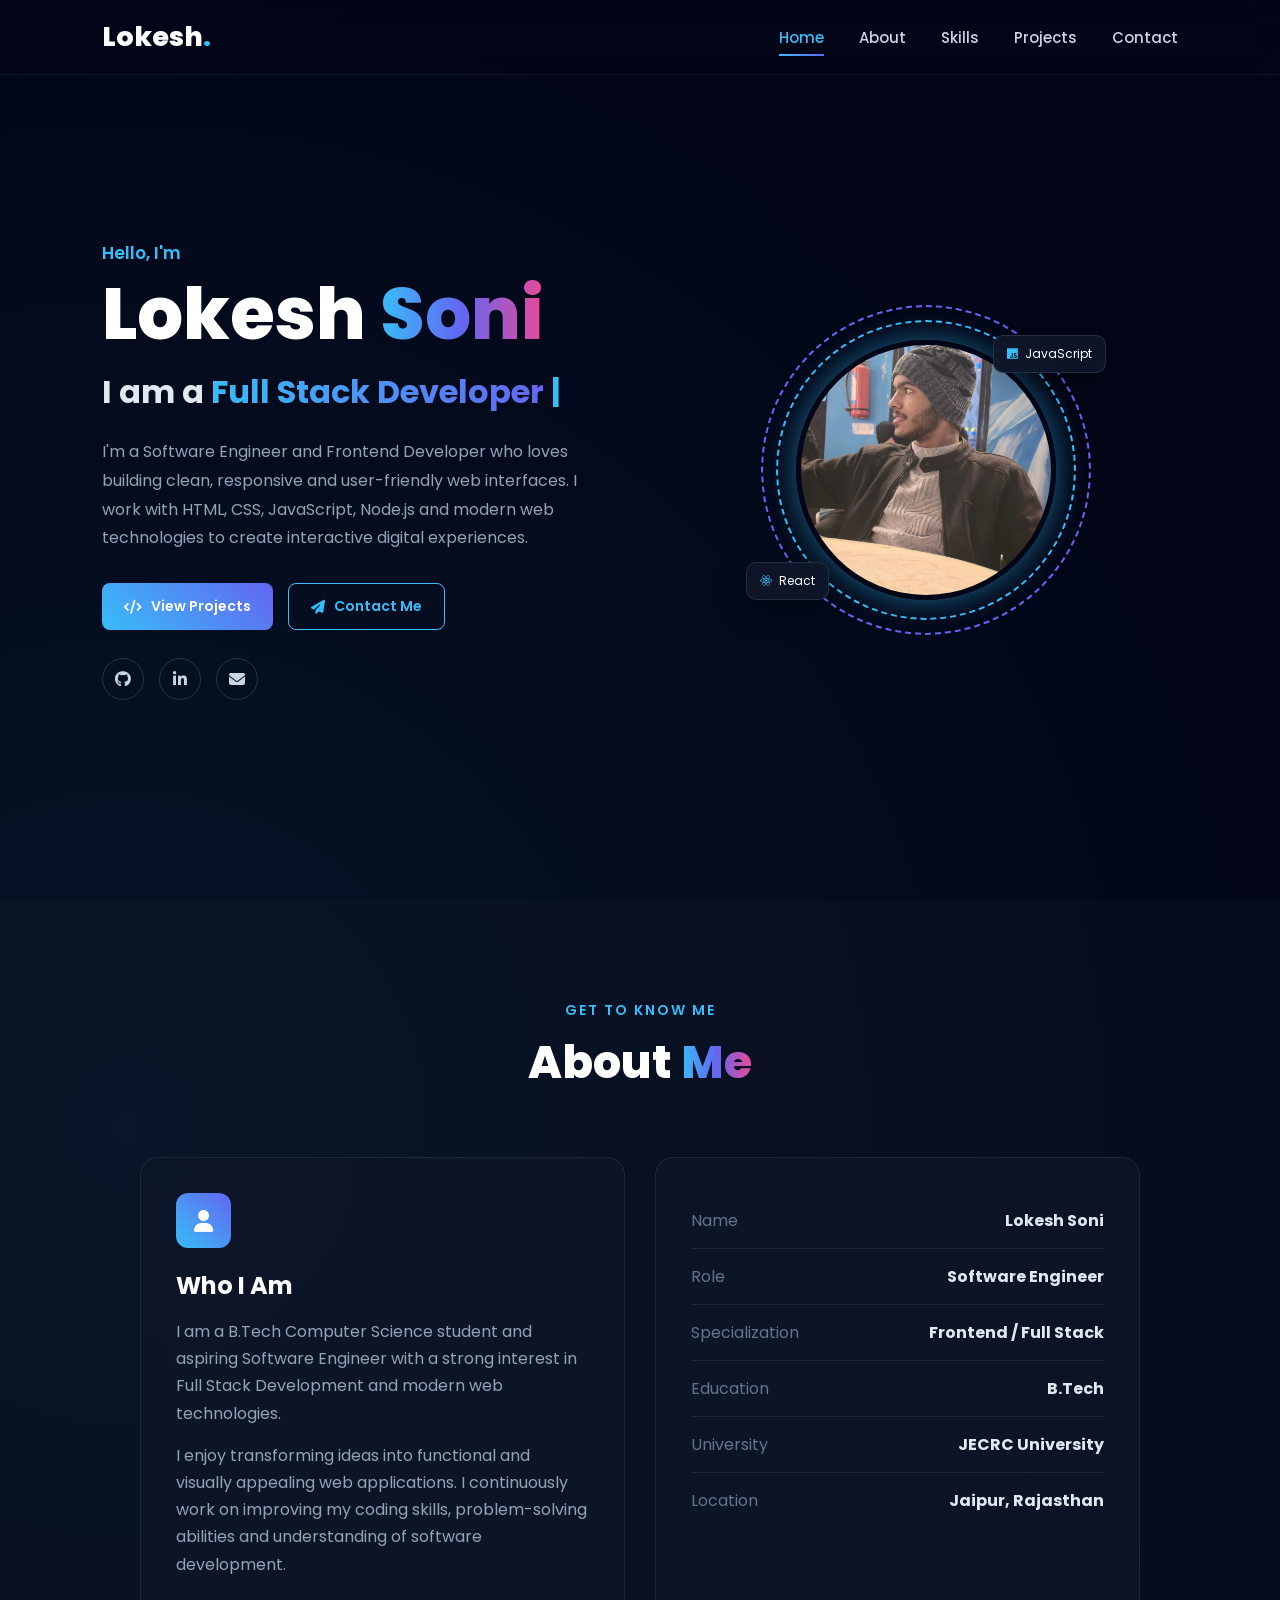
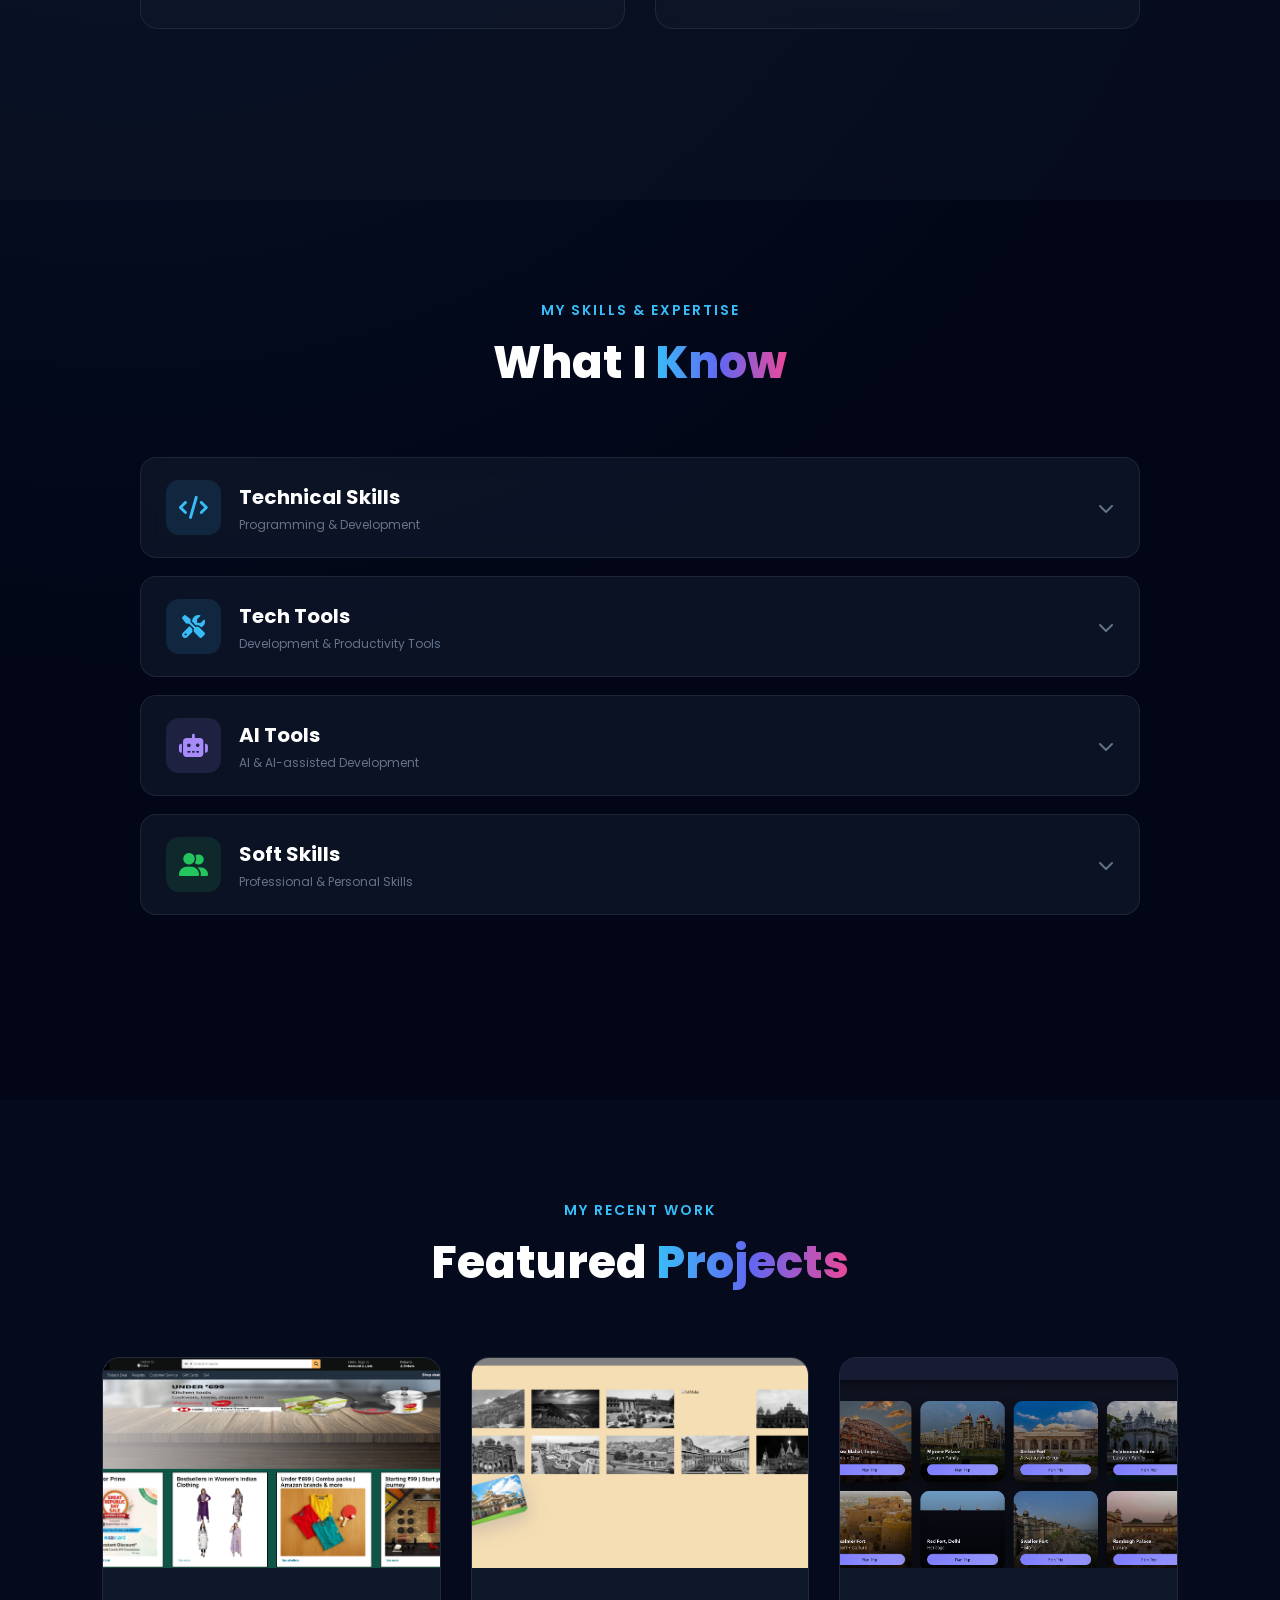
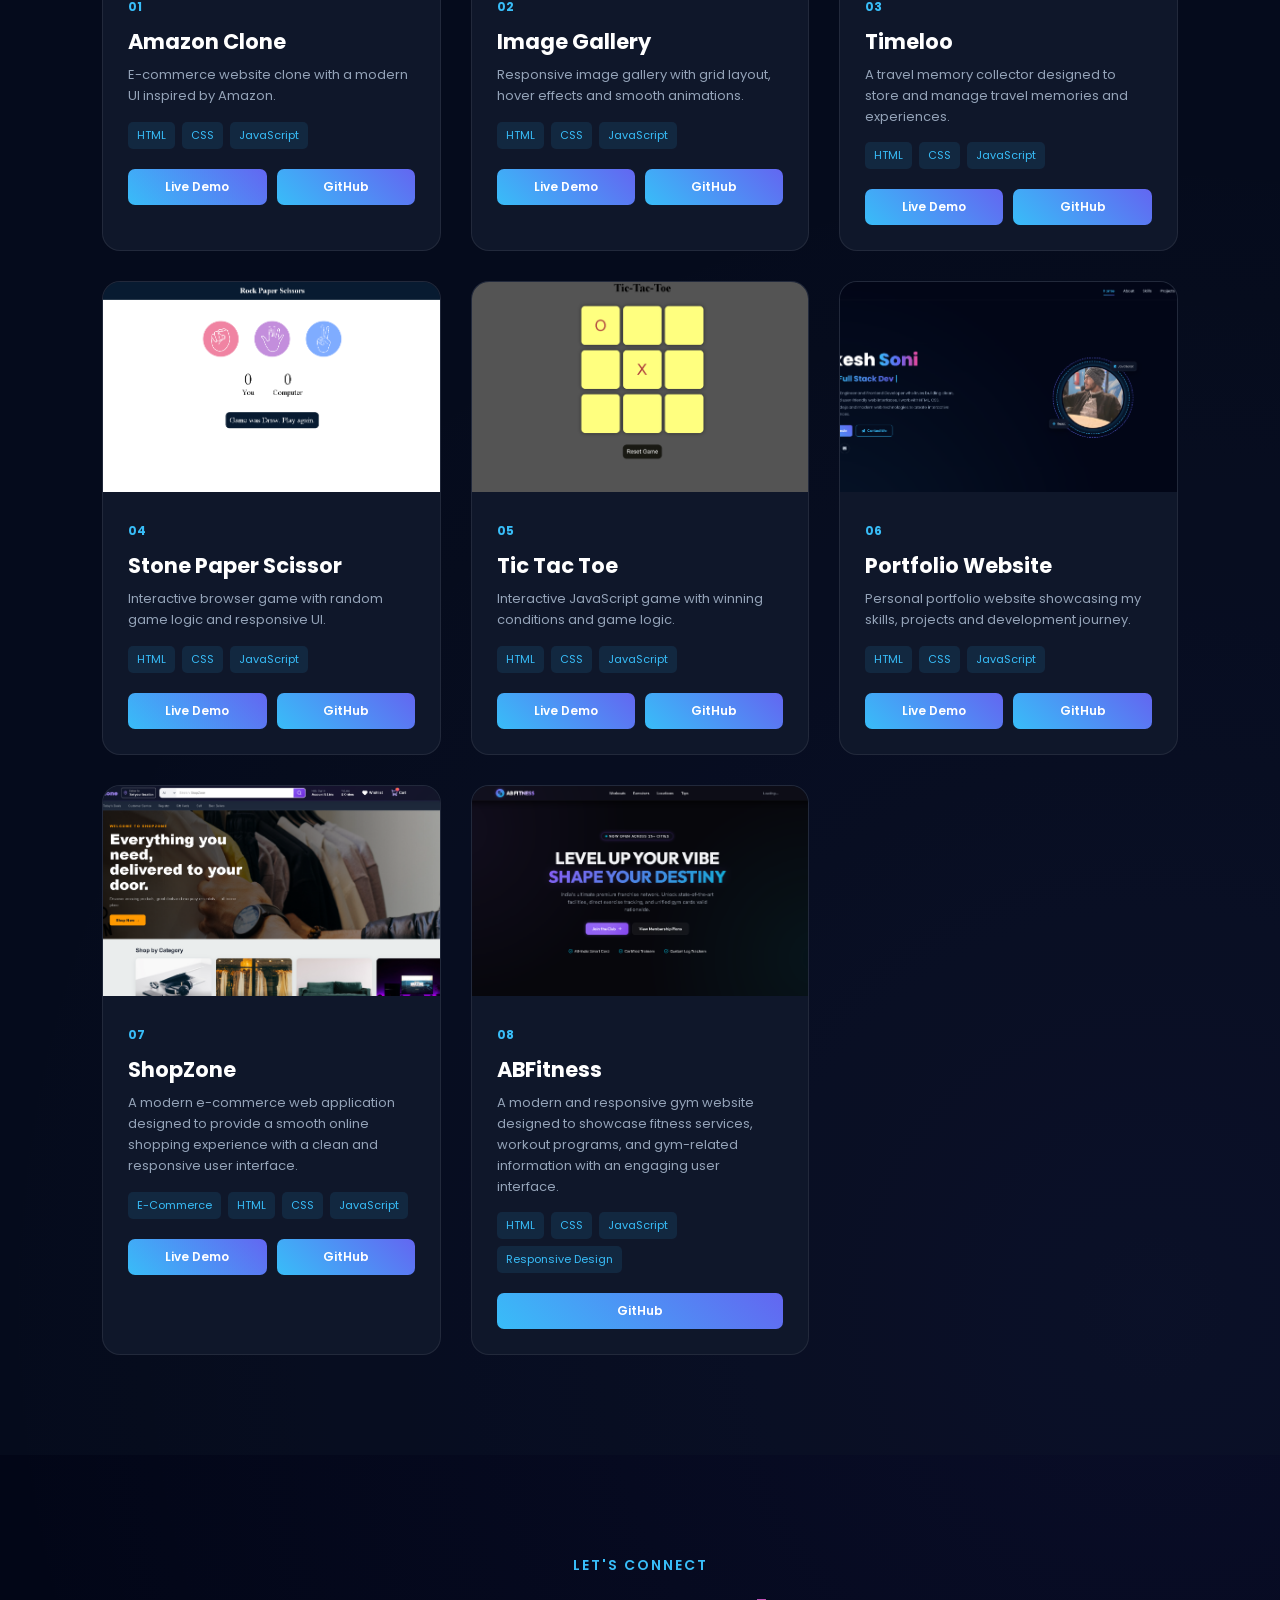
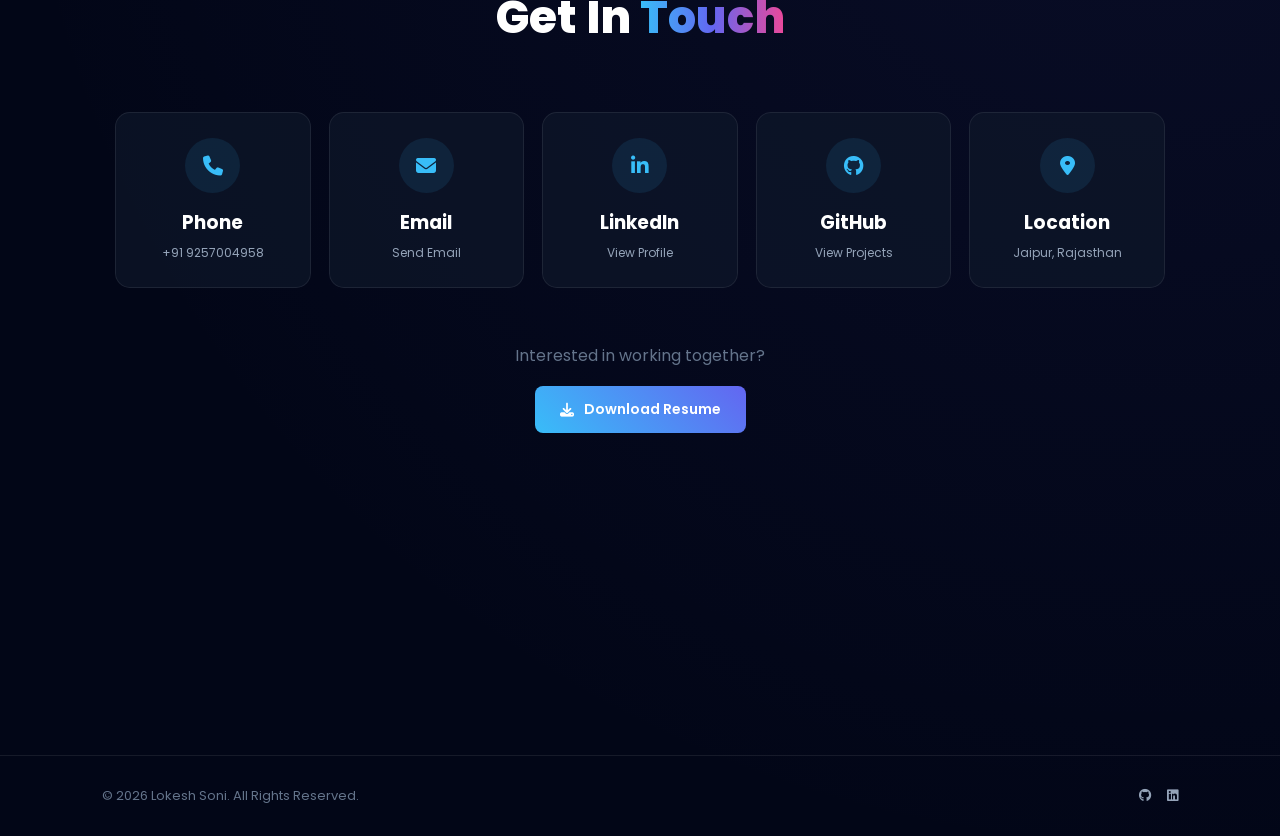
==== commit 63629752: "Add resume PDF" ====
--- a/index.html
+++ b/index.html
@@ -1002,12 +1002,10 @@
 
             <p>Interested in working together?</p>
 
-            <a href="./images/Lokesh-Resume.pdf"
-   download="Lokesh-Soni-Resume.pdf"
-   class="resume-btn">
-    <i class="fas fa-download"></i>
-    Download Resume
-</a>
+            <a href="./images/Resume.pdf" download="Lokesh-Soni-Resume.pdf" class="resume-btn">
+                <i class="fas fa-download"></i>
+                Download Resume
+            </a>
 
         </div>
 
@@ -1079,4 +1077,4 @@
 
 </body>
 
-</html>
+</html>
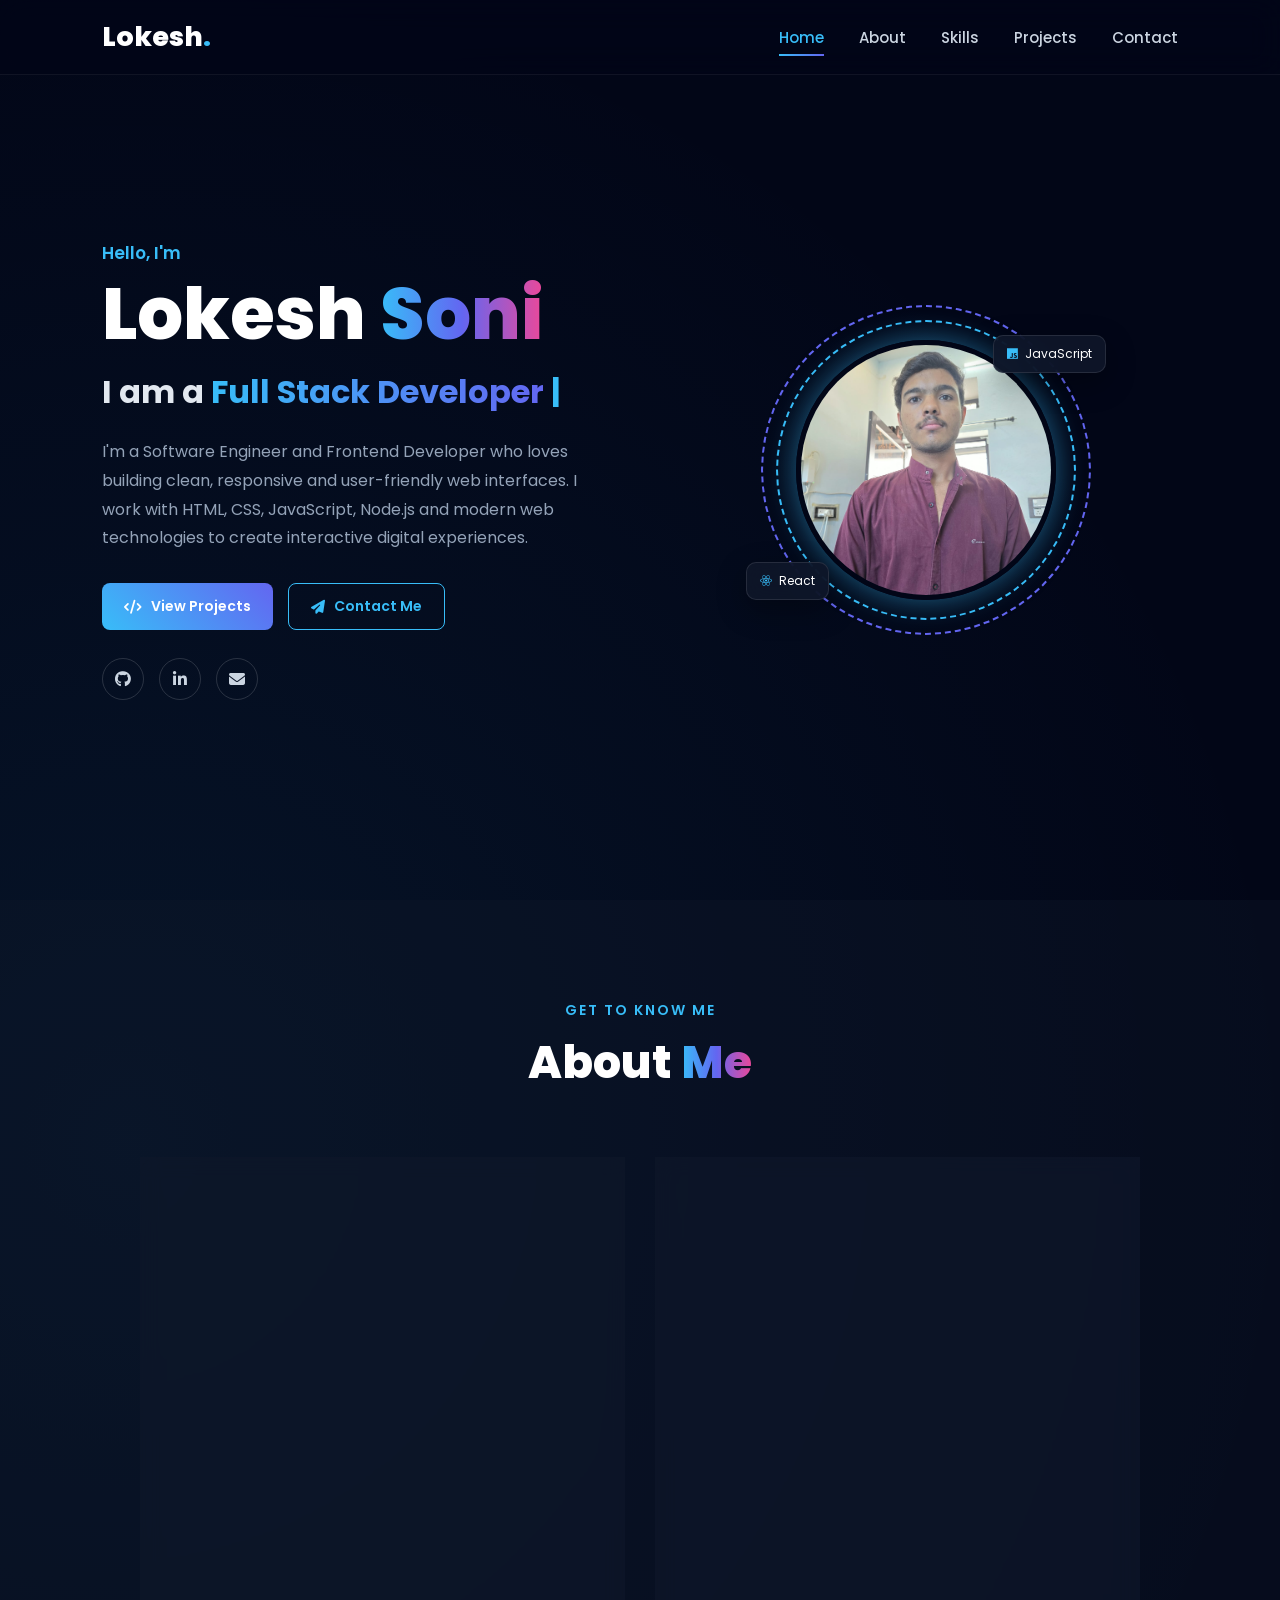
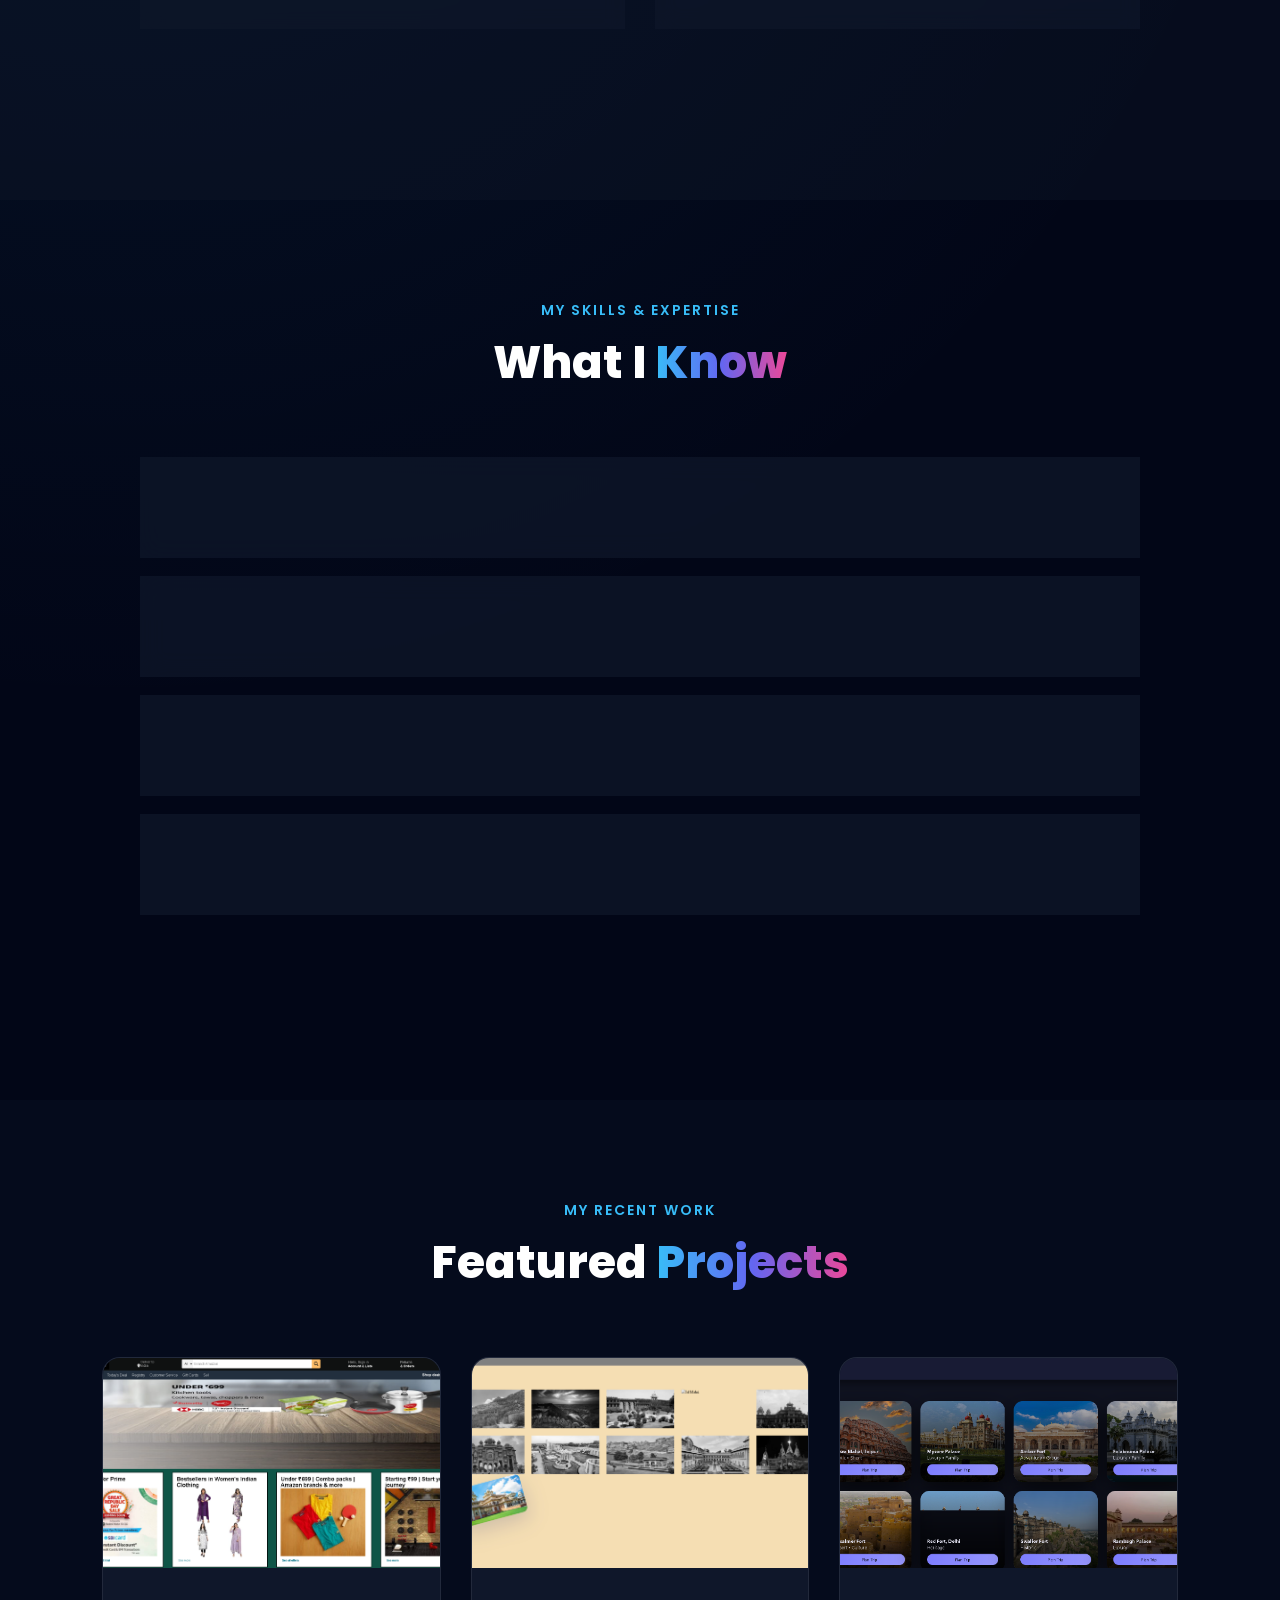
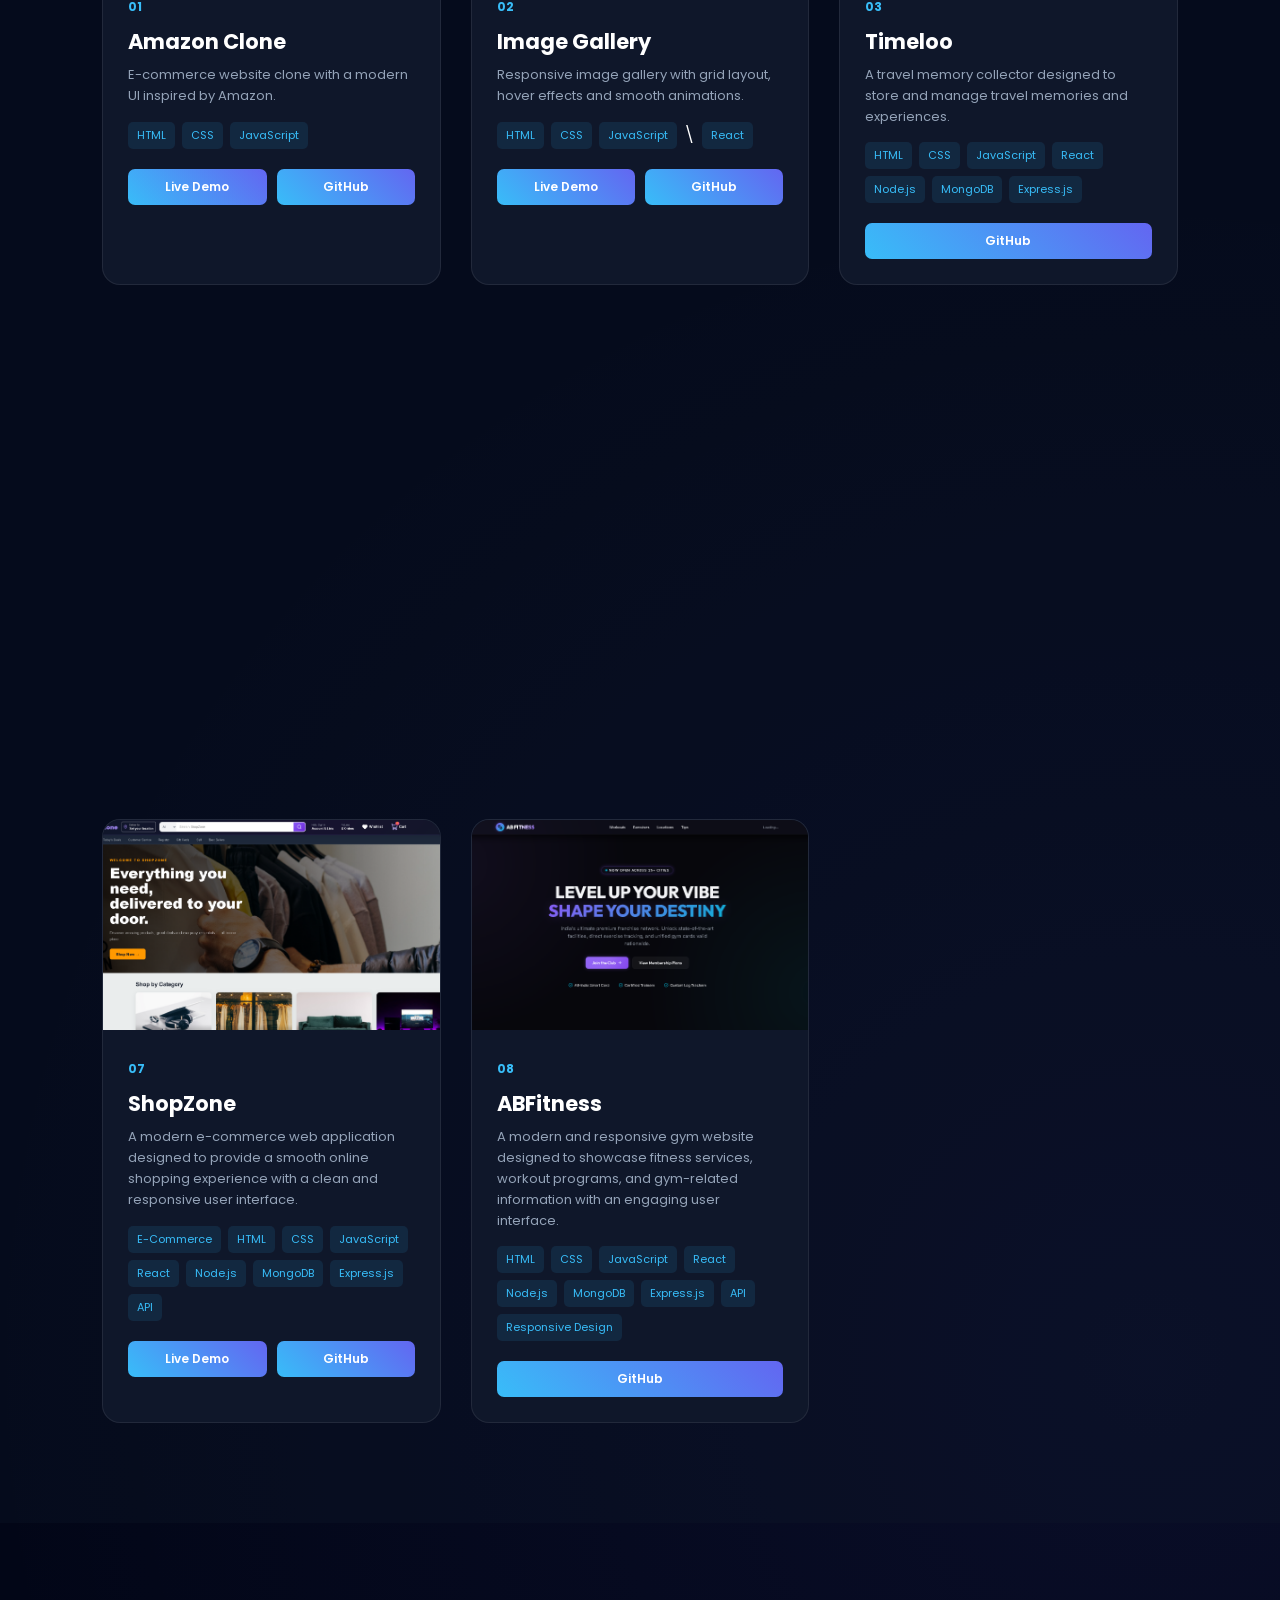
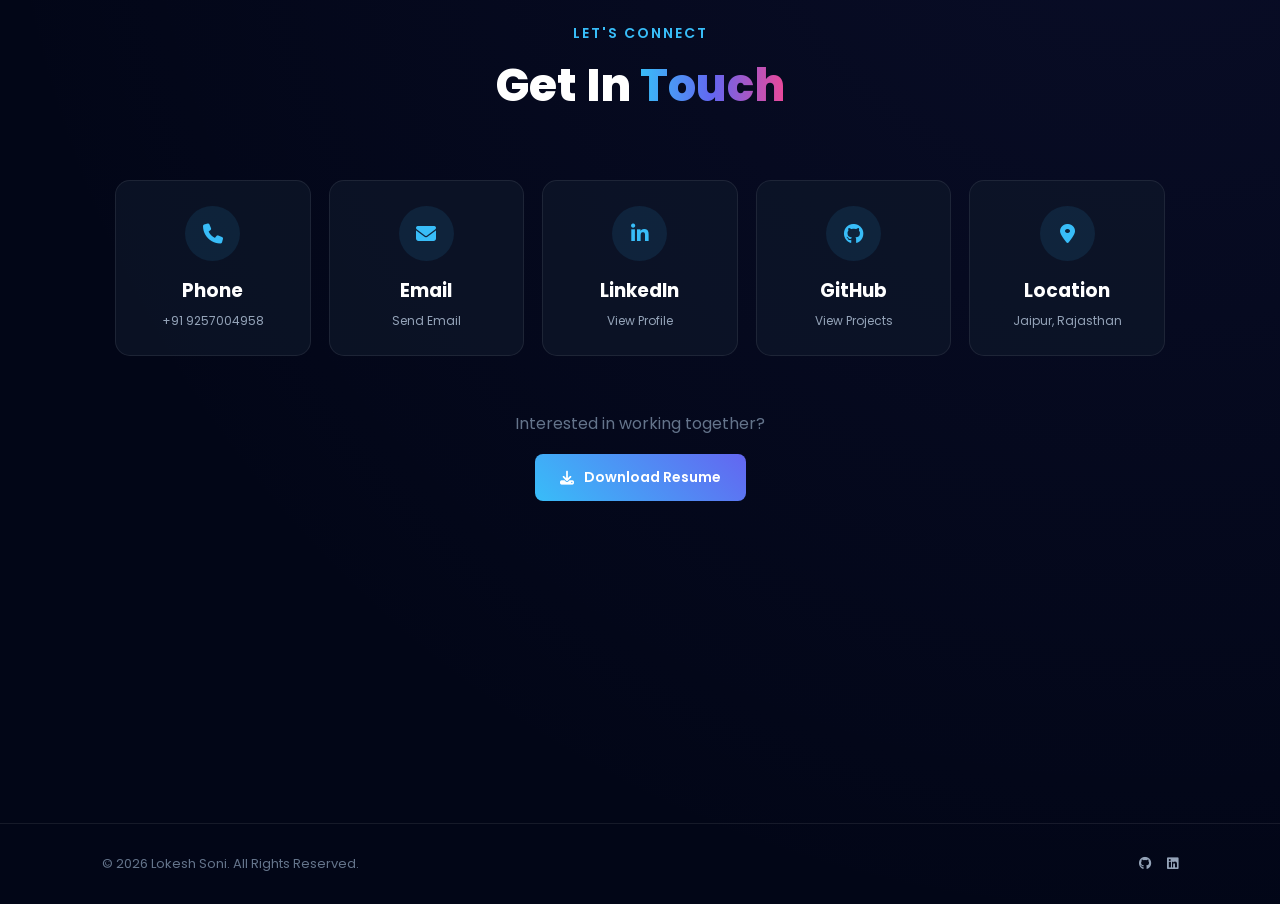
==== commit 1f2caa06: "Update portfolio with resume and files" ====
--- a/index.html
+++ b/index.html
@@ -585,7 +585,8 @@
                     <div class="project-tech">
                         <span>HTML</span>
                         <span>CSS</span>
-                        <span>JavaScript</span>
+                        <span>JavaScript</span>\
+                        <span>React</span>
                     </div>
 
                     <div class="buttons">
@@ -636,13 +637,17 @@
                         <span>HTML</span>
                         <span>CSS</span>
                         <span>JavaScript</span>
+                        <span>React</span>
+                        <span>Node.js</span>
+                        <span>MongoDB</span>
+                        <span>Express.js</span>
                     </div>
 
                     <div class="buttons">
 
-                        <a href="https://lokesh2704soni.github.io/Timeloo/" target="_blank">
+                        <!-- <a href="https://lokesh2704soni.github.io/Timeloo/" target="_blank">
                             Live Demo
-                        </a>
+                        </a> -->
 
                         <a href="https://github.com/Lokesh2704soni/Timeloo" target="_blank">
                             GitHub
@@ -685,7 +690,8 @@
                     <div class="project-tech">
                         <span>HTML</span>
                         <span>CSS</span>
-                        <span>JavaScript</span>
+                        <span>JavaScript</span>\
+                        <span>React</span>
                     </div>
 
                     <div class="buttons">
@@ -736,6 +742,7 @@
                         <span>HTML</span>
                         <span>CSS</span>
                         <span>JavaScript</span>
+                        <span>React</span>
                     </div>
 
                     <div class="buttons">
@@ -786,6 +793,7 @@
                         <span>HTML</span>
                         <span>CSS</span>
                         <span>JavaScript</span>
+                        <span>React</span>
                     </div>
 
                     <div class="buttons">
@@ -834,6 +842,11 @@
                         <span>HTML</span>
                         <span>CSS</span>
                         <span>JavaScript</span>
+                        <span>React</span>
+                        <span>Node.js</span>
+                        <span>MongoDB</span>
+                        <span>Express.js</span>
+                        <span>API</span>
                     </div>
 
                     <div class="buttons">
@@ -882,6 +895,11 @@
                         <span>HTML</span>
                         <span>CSS</span>
                         <span>JavaScript</span>
+                        <span>React</span>
+                        <span>Node.js</span>
+                        <span>MongoDB</span>
+                        <span>Express.js</span>
+                        <span>API</span>
                         <span>Responsive Design</span>
                     </div>
 
@@ -1002,7 +1020,7 @@
 
             <p>Interested in working together?</p>
 
-            <a href="./images/Resume.pdf" download="Lokesh-Soni-Resume.pdf" class="resume-btn">
+            <a href="./images/Lokesh-Soni-Resume.pdf" download="Lokesh-Soni-Resume.pdf" class="resume-btn">
                 <i class="fas fa-download"></i>
                 Download Resume
             </a>
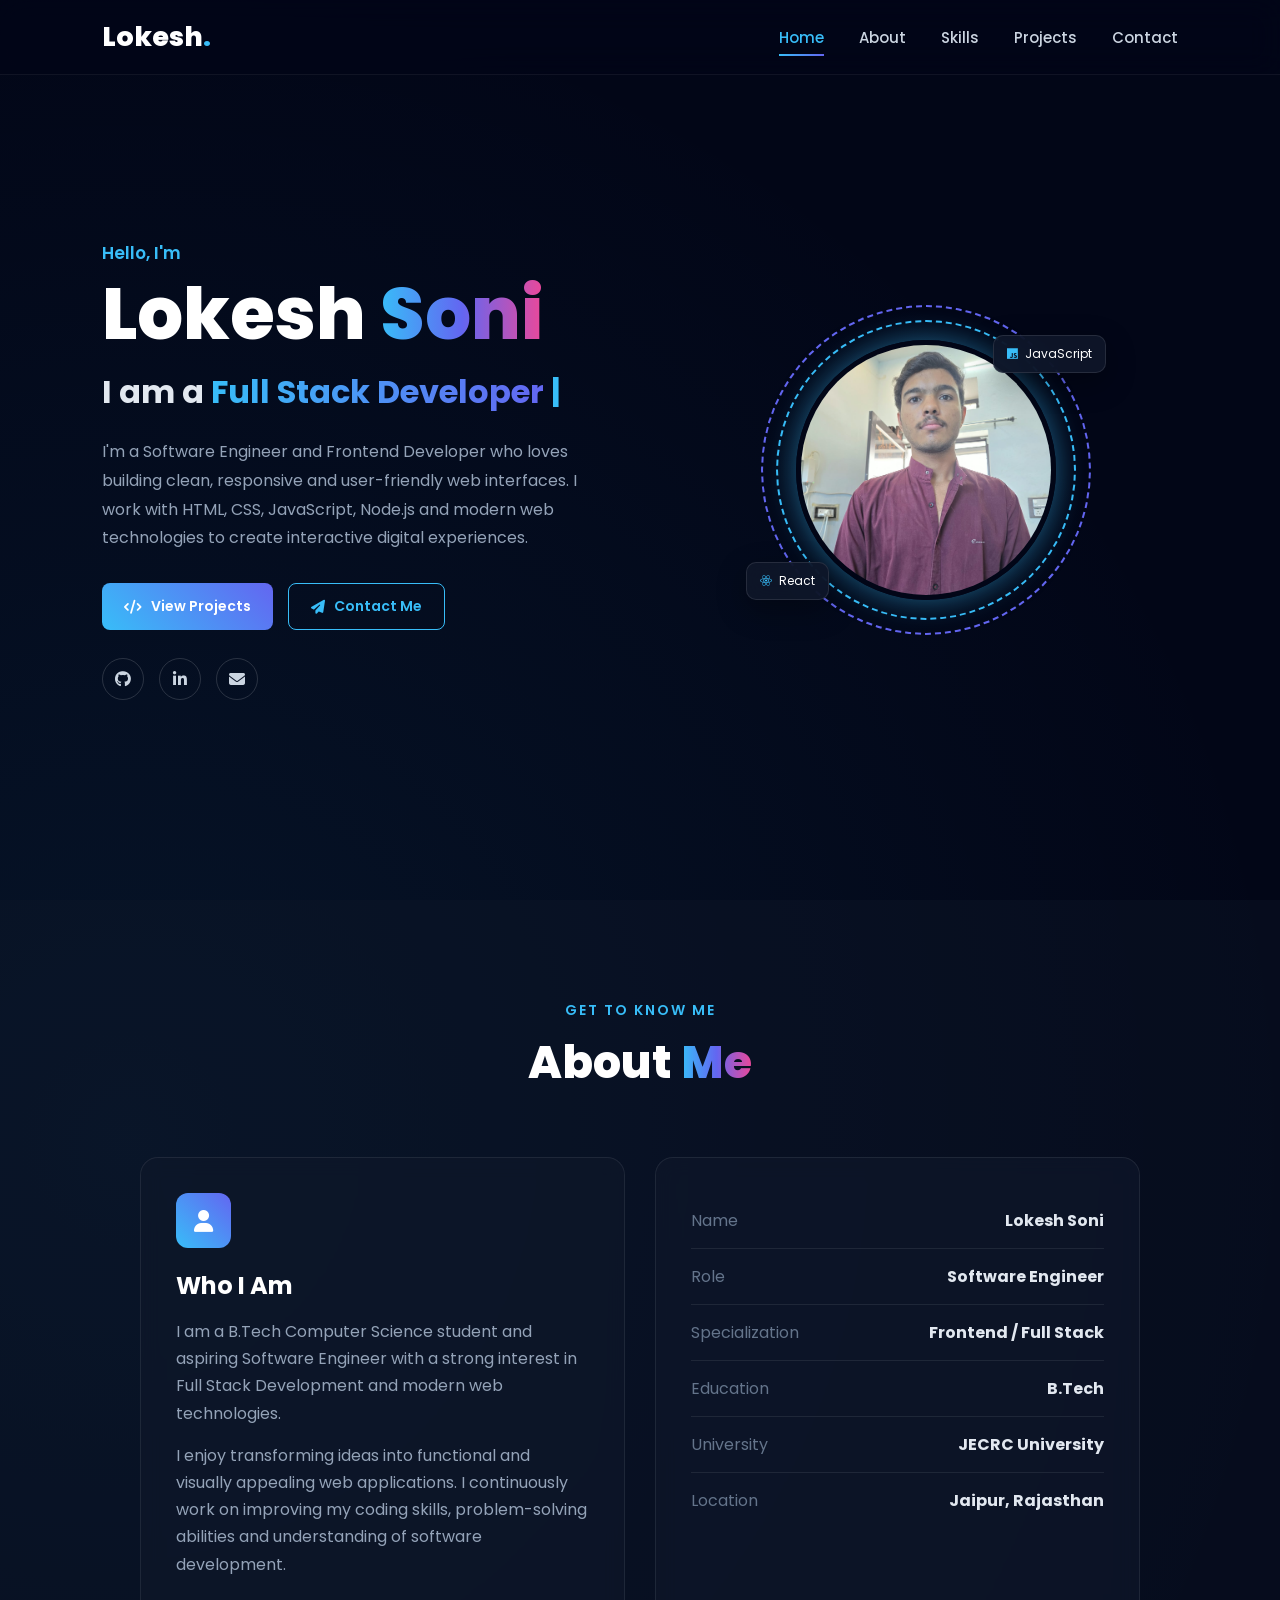
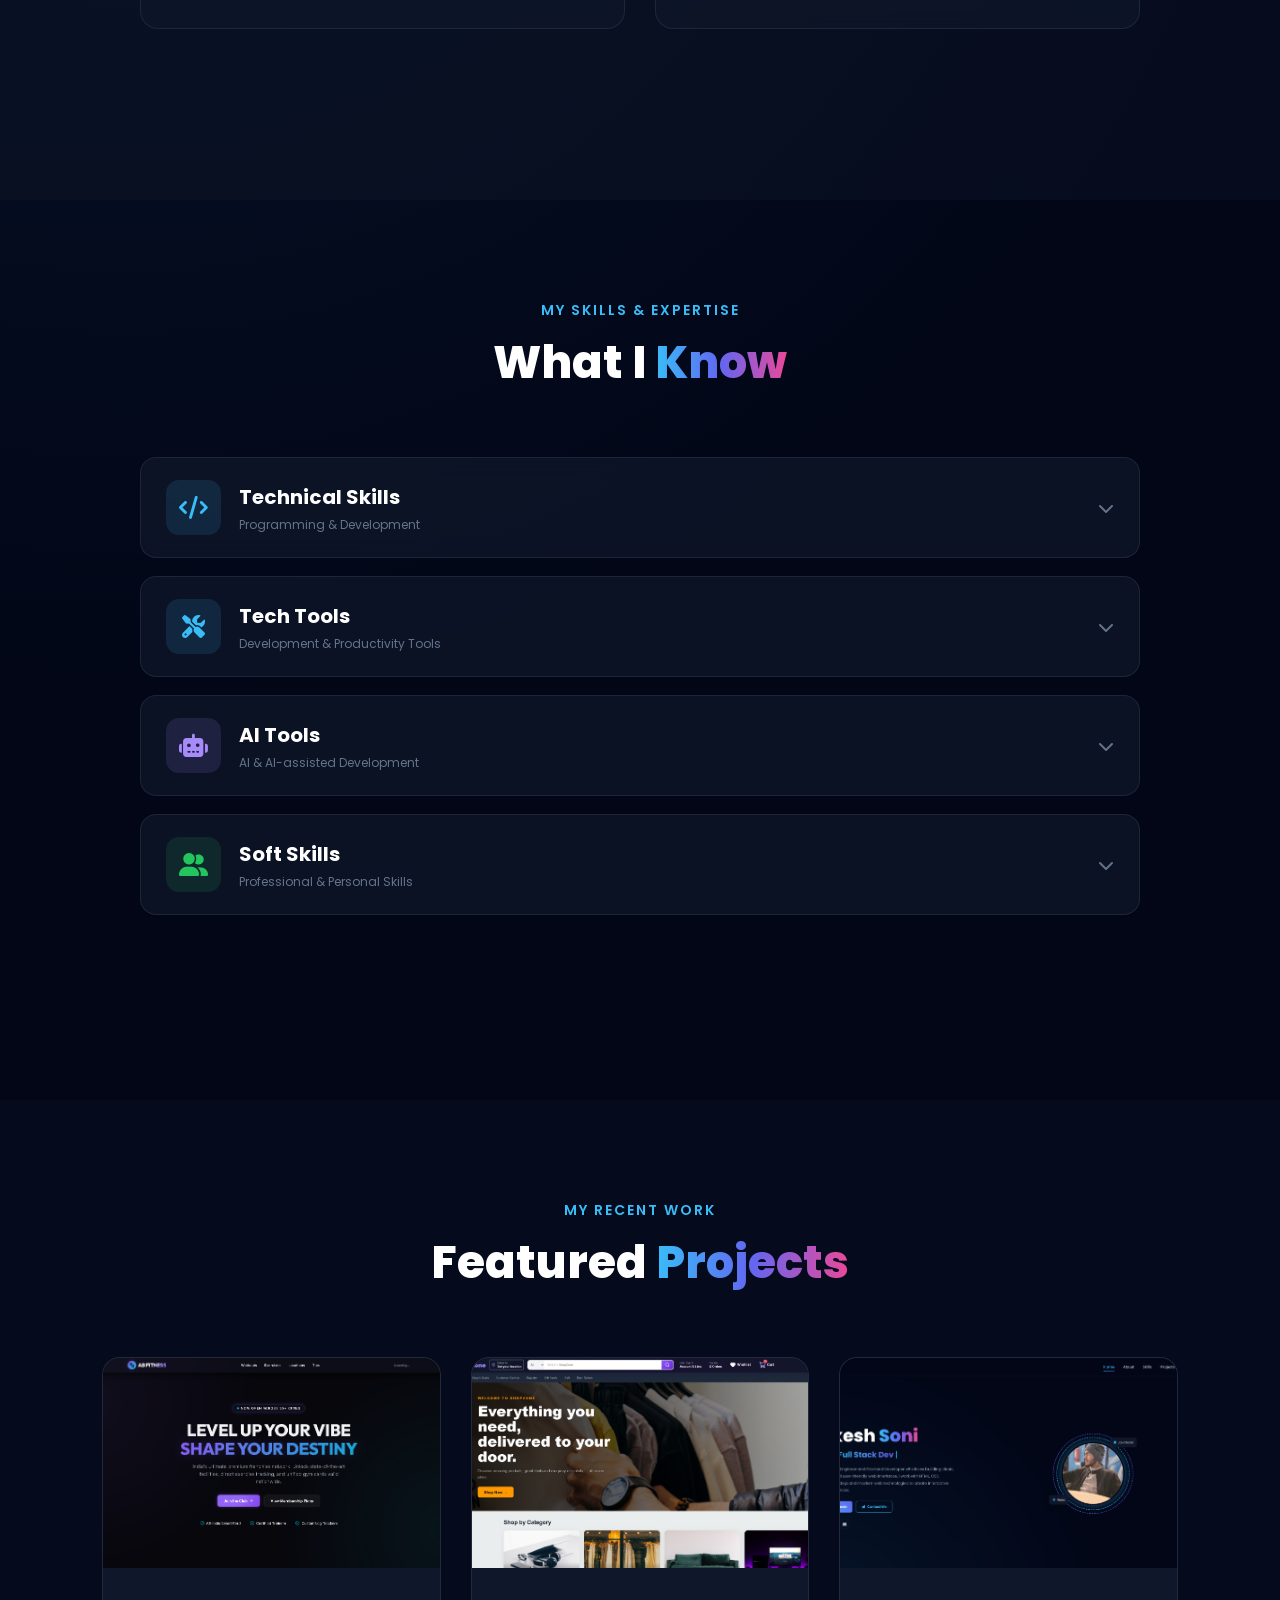
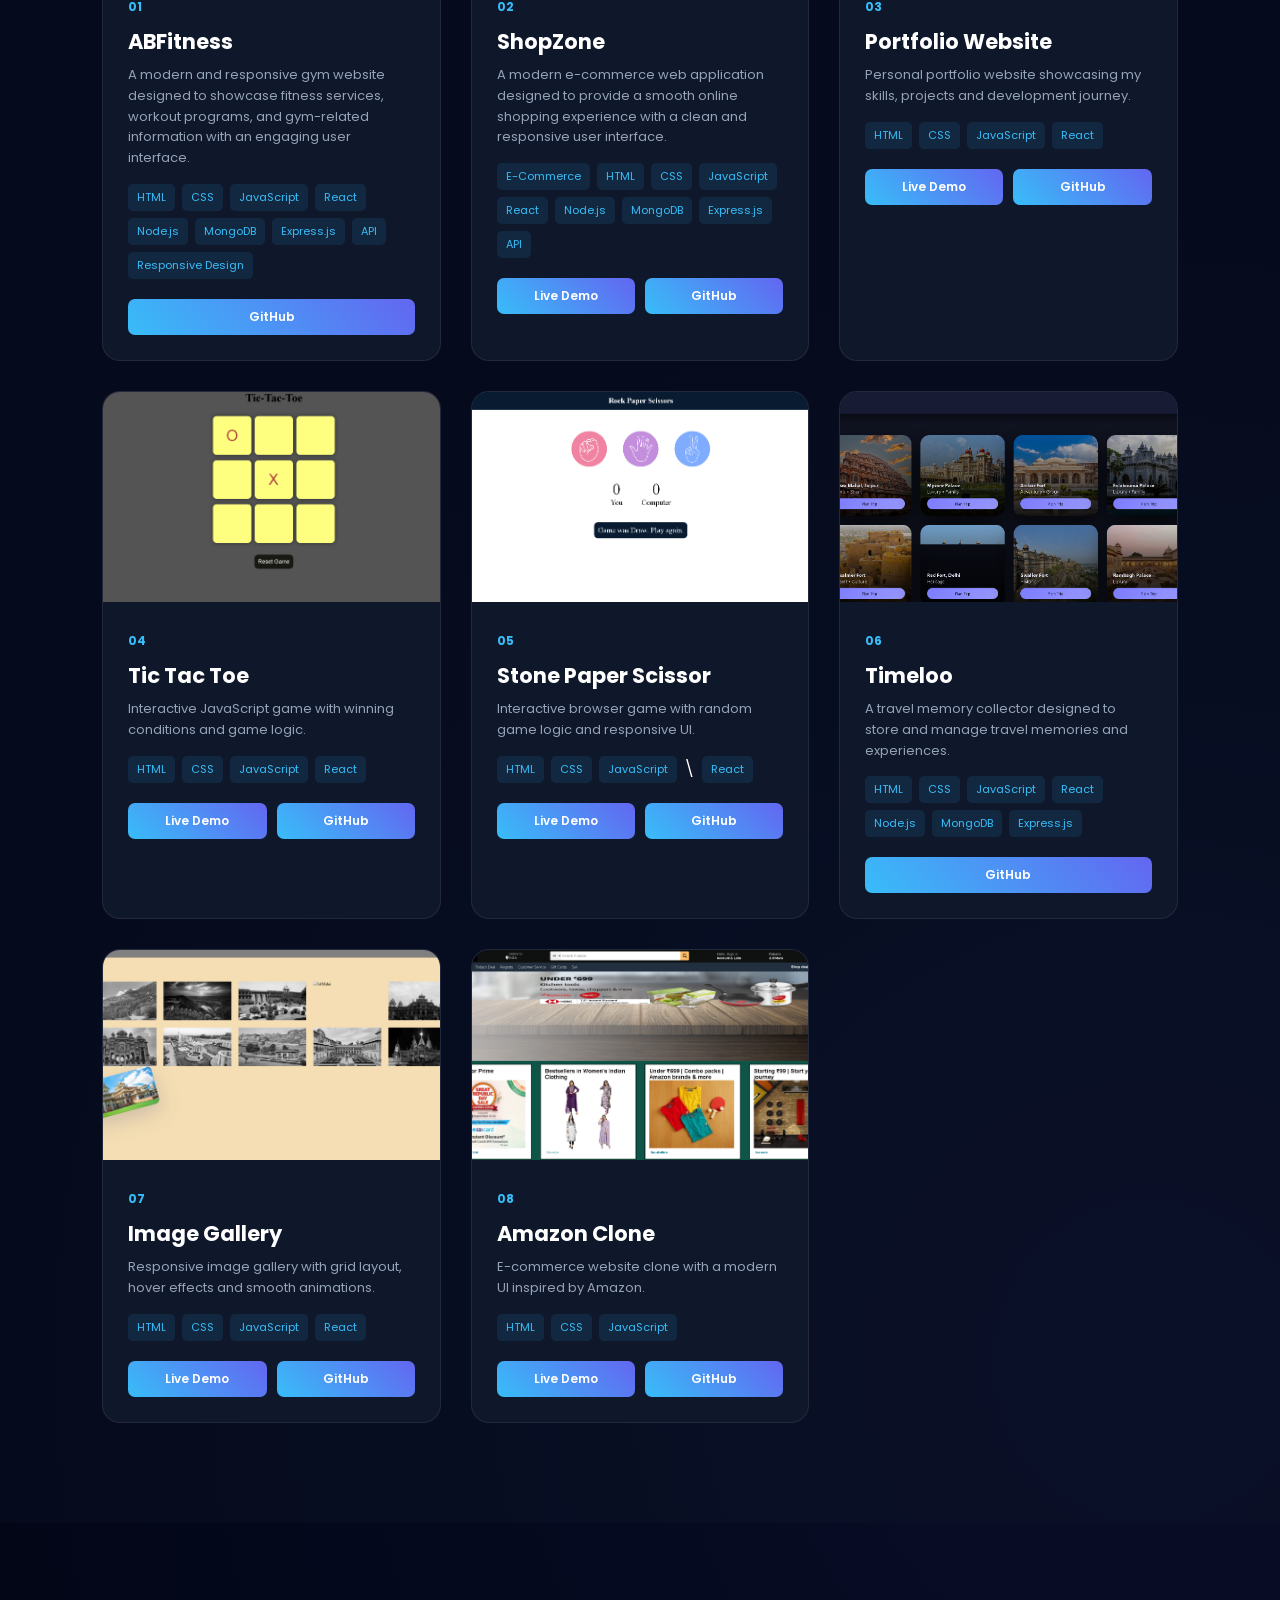
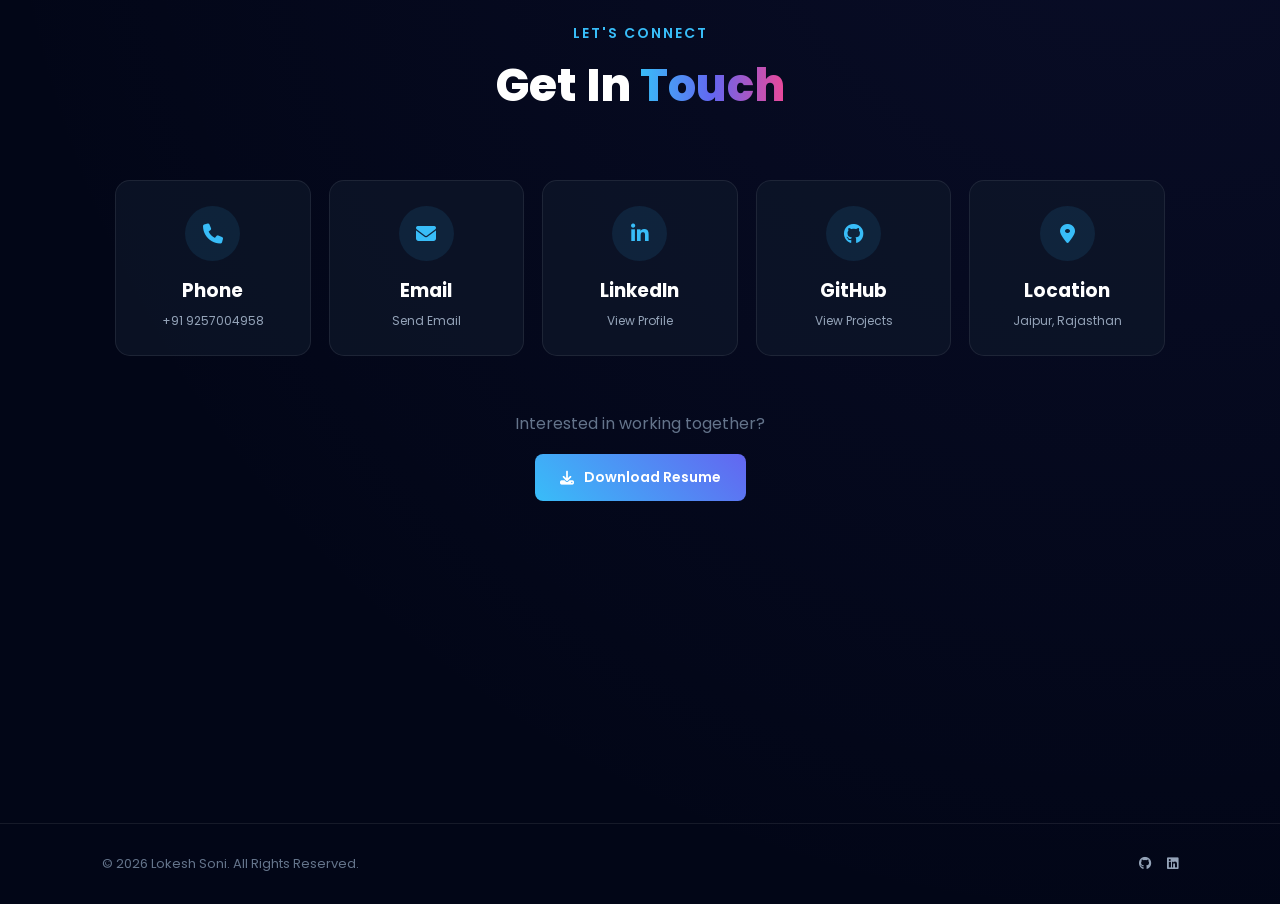
==== commit 8401fb58: "Update portfolio" ====
--- a/index.html
+++ b/index.html
@@ -507,16 +507,16 @@
         <div class="project-container">
 
 
-            <!-- Project 1 -->
-
+
+            <!-- Project 1 ABFITNESS --> 
             <div class="project-card reveal">
 
                 <div class="project-image">
-                    <img src="images/amazon.png" alt="Amazon Clone">
+                    <img src="images/abfitness.png" alt="ABFitness Gym Website">
 
                     <div class="project-overlay">
-                        <a href="https://lokesh2704soni.github.io/amazon-clone-/" target="_blank">
-                            <i class="fas fa-external-link-alt"></i>
+                        <a href="https://github.com/Lokesh2704soni/GYM-Web" target="_blank">
+                            <i class="fab fa-github"></i>
                         </a>
                     </div>
                 </div>
@@ -525,112 +525,12 @@
 
                     <span class="project-number">01</span>
 
-                    <h3>Amazon Clone</h3>
+                    <h3>ABFitness</h3>
 
                     <p>
-                        E-commerce website clone with a modern UI inspired
-                        by Amazon.
-                    </p>
-
-                    <div class="project-tech">
-                        <span>HTML</span>
-                        <span>CSS</span>
-                        <span>JavaScript</span>
-                    </div>
-
-                    <div class="buttons">
-
-                        <a href="https://lokesh2704soni.github.io/amzon-clone/" target="_blank">
-                            Live Demo
-                        </a>
-
-                        <a href="https://github.com/Lokesh2704soni/amzon-clone" target="_blank">
-                            GitHub
-                        </a>
-
-                    </div>
-
-                </div>
-
-            </div>
-
-
-            <!-- Project 2 -->
-
-            <div class="project-card reveal">
-
-                <div class="project-image">
-
-                    <img src="images/gallery.png" alt="Image Gallery">
-
-                    <div class="project-overlay">
-                        <a href="https://lokesh2704soni.github.io/photo-galary/" target="_blank">
-                            <i class="fas fa-external-link-alt"></i>
-                        </a>
-                    </div>
-
-                </div>
-
-                <div class="project-content">
-
-                    <span class="project-number">02</span>
-
-                    <h3>Image Gallery</h3>
-
-                    <p>
-                        Responsive image gallery with grid layout,
-                        hover effects and smooth animations.
-                    </p>
-
-                    <div class="project-tech">
-                        <span>HTML</span>
-                        <span>CSS</span>
-                        <span>JavaScript</span>\
-                        <span>React</span>
-                    </div>
-
-                    <div class="buttons">
-
-                        <a href="https://lokesh2704soni.github.io/photo-galary/" target="_blank">
-                            Live Demo
-                        </a>
-
-                        <a href="https://github.com/Lokesh2704soni/photo-galary" target="_blank">
-                            GitHub
-                        </a>
-
-                    </div>
-
-                </div>
-
-            </div>
-
-
-            <!-- Project 3 -->
-
-            <div class="project-card reveal">
-
-                <div class="project-image">
-
-                    <img src="images/timeloo.png" alt="Timeloo Trip Memory Collector">
-
-                    <div class="project-overlay">
-                        <a href="https://lokesh2704soni.github.io/Timeloo/" target="_blank">
-                            <i class="fas fa-external-link-alt"></i>
-                        </a>
-                    </div>
-
-                </div>
-
-                <div class="project-content">
-
-                    <span class="project-number">03</span>
-
-                    <h3>Timeloo</h3>
-
-                    <p>
-                        A travel memory collector designed to store
-                        and manage travel memories and experiences.
+                        A modern and responsive gym website designed to showcase
+                        fitness services, workout programs, and gym-related
+                        information with an engaging user interface.
                     </p>
 
                     <div class="project-tech">
@@ -641,15 +541,13 @@
                         <span>Node.js</span>
                         <span>MongoDB</span>
                         <span>Express.js</span>
+                        <span>API</span>
+                        <span>Responsive Design</span>
                     </div>
 
                     <div class="buttons">
 
-                        <!-- <a href="https://lokesh2704soni.github.io/Timeloo/" target="_blank">
-                            Live Demo
-                        </a> -->
-
-                        <a href="https://github.com/Lokesh2704soni/Timeloo" target="_blank">
+                        <a href="https://github.com/Lokesh2704soni/GYM-Web" target="_blank">
                             GitHub
                         </a>
 
@@ -660,159 +558,10 @@
             </div>
 
 
-            <!-- Project 4 -->
-
-            <div class="project-card reveal">
-
-                <div class="project-image">
-
-                    <img src="images/stone-paper.png" alt="Stone Paper Scissor">
-
-                    <div class="project-overlay">
-                        <a href="https://lokesh2704soni.github.io/stone-paper-scissors-game/" target="_blank">
-                            <i class="fas fa-external-link-alt"></i>
-                        </a>
-                    </div>
-
-                </div>
-
-                <div class="project-content">
-
-                    <span class="project-number">04</span>
-
-                    <h3>Stone Paper Scissor</h3>
-
-                    <p>
-                        Interactive browser game with random game
-                        logic and responsive UI.
-                    </p>
-
-                    <div class="project-tech">
-                        <span>HTML</span>
-                        <span>CSS</span>
-                        <span>JavaScript</span>\
-                        <span>React</span>
-                    </div>
-
-                    <div class="buttons">
-
-                        <a href="https://lokesh2704soni.github.io/stone-paper-scissors-game/" target="_blank">
-                            Live Demo
-                        </a>
-
-                        <a href="https://github.com/Lokesh2704soni/stone-paper-scissors-game" target="_blank">
-                            GitHub
-                        </a>
-
-                    </div>
-
-                </div>
-
-            </div>
-
-
-            <!-- Project 5 -->
-
-            <div class="project-card reveal">
-
-                <div class="project-image">
-
-                    <img src="images/tic-tac-toe.png" alt="Tic Tac Toe Game">
-
-                    <div class="project-overlay">
-                        <a href="https://lokesh2704soni.github.io/tic-tac-toe-game/" target="_blank">
-                            <i class="fas fa-external-link-alt"></i>
-                        </a>
-                    </div>
-
-                </div>
-
-                <div class="project-content">
-
-                    <span class="project-number">05</span>
-
-                    <h3>Tic Tac Toe</h3>
-
-                    <p>
-                        Interactive JavaScript game with winning
-                        conditions and game logic.
-                    </p>
-
-                    <div class="project-tech">
-                        <span>HTML</span>
-                        <span>CSS</span>
-                        <span>JavaScript</span>
-                        <span>React</span>
-                    </div>
-
-                    <div class="buttons">
-
-                        <a href="https://lokesh2704soni.github.io/tic-tac-toe-game/" target="_blank">
-                            Live Demo
-                        </a>
-
-                        <a href="https://github.com/Lokesh2704soni/tic-tac-toe-game" target="_blank">
-                            GitHub
-                        </a>
-
-                    </div>
-
-                </div>
-
-            </div>
-
-
-            <!-- Project 6 -->
-
-            <div class="project-card reveal">
-
-                <div class="project-image">
-
-                    <img src="images/portfolio.png" alt="Portfolio Website">
-
-                    <div class="project-overlay">
-                        <a href="https://lokesh2704soni.github.io/portfolio-web/" target="_blank">
-                            <i class="fas fa-external-link-alt"></i>
-                        </a>
-                    </div>
-
-                </div>
-
-                <div class="project-content">
-
-                    <span class="project-number">06</span>
-
-                    <h3>Portfolio Website</h3>
-
-                    <p>
-                        Personal portfolio website showcasing my
-                        skills, projects and development journey.
-                    </p>
-
-                    <div class="project-tech">
-                        <span>HTML</span>
-                        <span>CSS</span>
-                        <span>JavaScript</span>
-                        <span>React</span>
-                    </div>
-
-                    <div class="buttons">
-
-                        <a href="https://lokesh2704soni.github.io/portfolio-web/" target="_blank">
-                            Live Demo
-                        </a>
-
-                        <a href="https://github.com/Lokesh2704soni/portfolio-website" target="_blank">
-                            GitHub
-                        </a>
-
-                    </div>
-
-                </div>
-
-            </div>
-
-            <!-- Project 7 -->
+
+            
+
+            <!-- Project 2 SHOPZONE -->
             <div class="project-card reveal">
 
                 <div class="project-image">
@@ -827,7 +576,7 @@
 
                 <div class="project-content">
 
-                    <span class="project-number">07</span>
+                    <span class="project-number">02</span>
 
                     <h3>ShopZone</h3>
 
@@ -866,29 +615,184 @@
             </div>
 
 
-            <!-- Project 8 -->
+
+            
+
+            <!-- Project 3 PORTFOLIO -->
+
             <div class="project-card reveal">
 
                 <div class="project-image">
-                    <img src="images/abfitness.png" alt="ABFitness Gym Website">
+
+                    <img src="images/portfolio.png" alt="Portfolio Website">
 
                     <div class="project-overlay">
-                        <a href="https://github.com/Lokesh2704soni/GYM-Web" target="_blank">
-                            <i class="fab fa-github"></i>
-                        </a>
-                    </div>
+                        <a href="https://lokesh2704soni.github.io/portfolio-web/" target="_blank">
+                            <i class="fas fa-external-link-alt"></i>
+                        </a>
+                    </div>
+
                 </div>
 
                 <div class="project-content">
 
-                    <span class="project-number">08</span>
-
-                    <h3>ABFitness</h3>
+                    <span class="project-number">03</span>
+
+                    <h3>Portfolio Website</h3>
 
                     <p>
-                        A modern and responsive gym website designed to showcase
-                        fitness services, workout programs, and gym-related
-                        information with an engaging user interface.
+                        Personal portfolio website showcasing my
+                        skills, projects and development journey.
+                    </p>
+
+                    <div class="project-tech">
+                        <span>HTML</span>
+                        <span>CSS</span>
+                        <span>JavaScript</span>
+                        <span>React</span>
+                    </div>
+
+                    <div class="buttons">
+
+                        <a href="https://lokesh2704soni.github.io/portfolio-web/" target="_blank">
+                            Live Demo
+                        </a>
+
+                        <a href="https://github.com/Lokesh2704soni/portfolio-website" target="_blank">
+                            GitHub
+                        </a>
+
+                    </div>
+
+                </div>
+
+            </div>
+
+            <!-- Project 4 TIC TAC TOE -->
+
+            <div class="project-card reveal">
+
+                <div class="project-image">
+
+                    <img src="images/tic-tac-toe.png" alt="Tic Tac Toe Game">
+
+                    <div class="project-overlay">
+                        <a href="https://lokesh2704soni.github.io/tic-tac-toe-game/" target="_blank">
+                            <i class="fas fa-external-link-alt"></i>
+                        </a>
+                    </div>
+
+                </div>
+
+                <div class="project-content">
+
+                    <span class="project-number">04</span>
+
+                    <h3>Tic Tac Toe</h3>
+
+                    <p>
+                        Interactive JavaScript game with winning
+                        conditions and game logic.
+                    </p>
+
+                    <div class="project-tech">
+                        <span>HTML</span>
+                        <span>CSS</span>
+                        <span>JavaScript</span>
+                        <span>React</span>
+                    </div>
+
+                    <div class="buttons">
+
+                        <a href="https://lokesh2704soni.github.io/tic-tac-toe-game/" target="_blank">
+                            Live Demo
+                        </a>
+
+                        <a href="https://github.com/Lokesh2704soni/tic-tac-toe-game" target="_blank">
+                            GitHub
+                        </a>
+
+                    </div>
+
+                </div>
+
+            </div>
+
+            <!-- Project 5 STONE PAPER SCISSOR -->
+
+            <div class="project-card reveal">
+
+                <div class="project-image">
+
+                    <img src="images/stone-paper.png" alt="Stone Paper Scissor">
+
+                    <div class="project-overlay">
+                        <a href="https://lokesh2704soni.github.io/stone-paper-scissors-game/" target="_blank">
+                            <i class="fas fa-external-link-alt"></i>
+                        </a>
+                    </div>
+
+                </div>
+
+                <div class="project-content">
+
+                    <span class="project-number">05</span>
+
+                    <h3>Stone Paper Scissor</h3>
+
+                    <p>
+                        Interactive browser game with random game
+                        logic and responsive UI.
+                    </p>
+
+                    <div class="project-tech">
+                        <span>HTML</span>
+                        <span>CSS</span>
+                        <span>JavaScript</span>\
+                        <span>React</span>
+                    </div>
+
+                    <div class="buttons">
+
+                        <a href="https://lokesh2704soni.github.io/stone-paper-scissors-game/" target="_blank">
+                            Live Demo
+                        </a>
+
+                        <a href="https://github.com/Lokesh2704soni/stone-paper-scissors-game" target="_blank">
+                            GitHub
+                        </a>
+
+                    </div>
+
+                </div>
+
+            </div>
+
+            <!-- Project 6 Timeloo -->
+
+            <div class="project-card reveal">
+
+                <div class="project-image">
+
+                    <img src="images/timeloo.png" alt="Timeloo Trip Memory Collector">
+
+                    <div class="project-overlay">
+                        <a href="https://lokesh2704soni.github.io/Timeloo/" target="_blank">
+                            <i class="fas fa-external-link-alt"></i>
+                        </a>
+                    </div>
+
+                </div>
+
+                <div class="project-content">
+
+                    <span class="project-number">06</span>
+
+                    <h3>Timeloo</h3>
+
+                    <p>
+                        A travel memory collector designed to store
+                        and manage travel memories and experiences.
                     </p>
 
                     <div class="project-tech">
@@ -899,13 +803,15 @@
                         <span>Node.js</span>
                         <span>MongoDB</span>
                         <span>Express.js</span>
-                        <span>API</span>
-                        <span>Responsive Design</span>
                     </div>
 
                     <div class="buttons">
 
-                        <a href="https://github.com/Lokesh2704soni/GYM-Web" target="_blank">
+                        <!-- <a href="https://lokesh2704soni.github.io/Timeloo/" target="_blank">
+                            Live Demo
+                        </a> -->
+
+                        <a href="https://github.com/Lokesh2704soni/Timeloo" target="_blank">
                             GitHub
                         </a>
 
@@ -914,6 +820,108 @@
                 </div>
 
             </div>
+
+
+
+            <!-- Project 7 Image Gallery -->
+
+            <div class="project-card reveal">
+
+                <div class="project-image">
+
+                    <img src="images/gallery.png" alt="Image Gallery">
+
+                    <div class="project-overlay">
+                        <a href="https://lokesh2704soni.github.io/photo-galary/" target="_blank">
+                            <i class="fas fa-external-link-alt"></i>
+                        </a>
+                    </div>
+
+                </div>
+
+                <div class="project-content">
+
+                    <span class="project-number">07</span>
+
+                    <h3>Image Gallery</h3>
+
+                    <p>
+                        Responsive image gallery with grid layout,
+                        hover effects and smooth animations.
+                    </p>
+
+                    <div class="project-tech">
+                        <span>HTML</span>
+                        <span>CSS</span>
+                        <span>JavaScript</span>
+                        <span>React</span>
+                    </div>
+
+                    <div class="buttons">
+
+                        <a href="https://lokesh2704soni.github.io/photo-galary/" target="_blank">
+                            Live Demo
+                        </a>
+
+                        <a href="https://github.com/Lokesh2704soni/photo-galary" target="_blank">
+                            GitHub
+                        </a>
+
+                    </div>
+
+                </div>
+
+            </div>
+
+
+            <!-- Project 8 Amazon Clone -->
+
+            <div class="project-card reveal">
+
+                <div class="project-image">
+                    <img src="images/amazon.png" alt="Amazon Clone">
+
+                    <div class="project-overlay">
+                        <a href="https://lokesh2704soni.github.io/amazon-clone-/" target="_blank">
+                            <i class="fas fa-external-link-alt"></i>
+                        </a>
+                    </div>
+                </div>
+
+                <div class="project-content">
+
+                    <span class="project-number">08</span>
+
+                    <h3>Amazon Clone</h3>
+
+                    <p>
+                        E-commerce website clone with a modern UI inspired
+                        by Amazon.
+                    </p>
+
+                    <div class="project-tech">
+                        <span>HTML</span>
+                        <span>CSS</span>
+                        <span>JavaScript</span>
+                    </div>
+
+                    <div class="buttons">
+
+                        <a href="https://lokesh2704soni.github.io/amzon-clone/" target="_blank">
+                            Live Demo
+                        </a>
+
+                        <a href="https://github.com/Lokesh2704soni/amzon-clone" target="_blank">
+                            GitHub
+                        </a>
+
+                    </div>
+
+                </div>
+
+            </div>
+
+            
 
         </div>
 
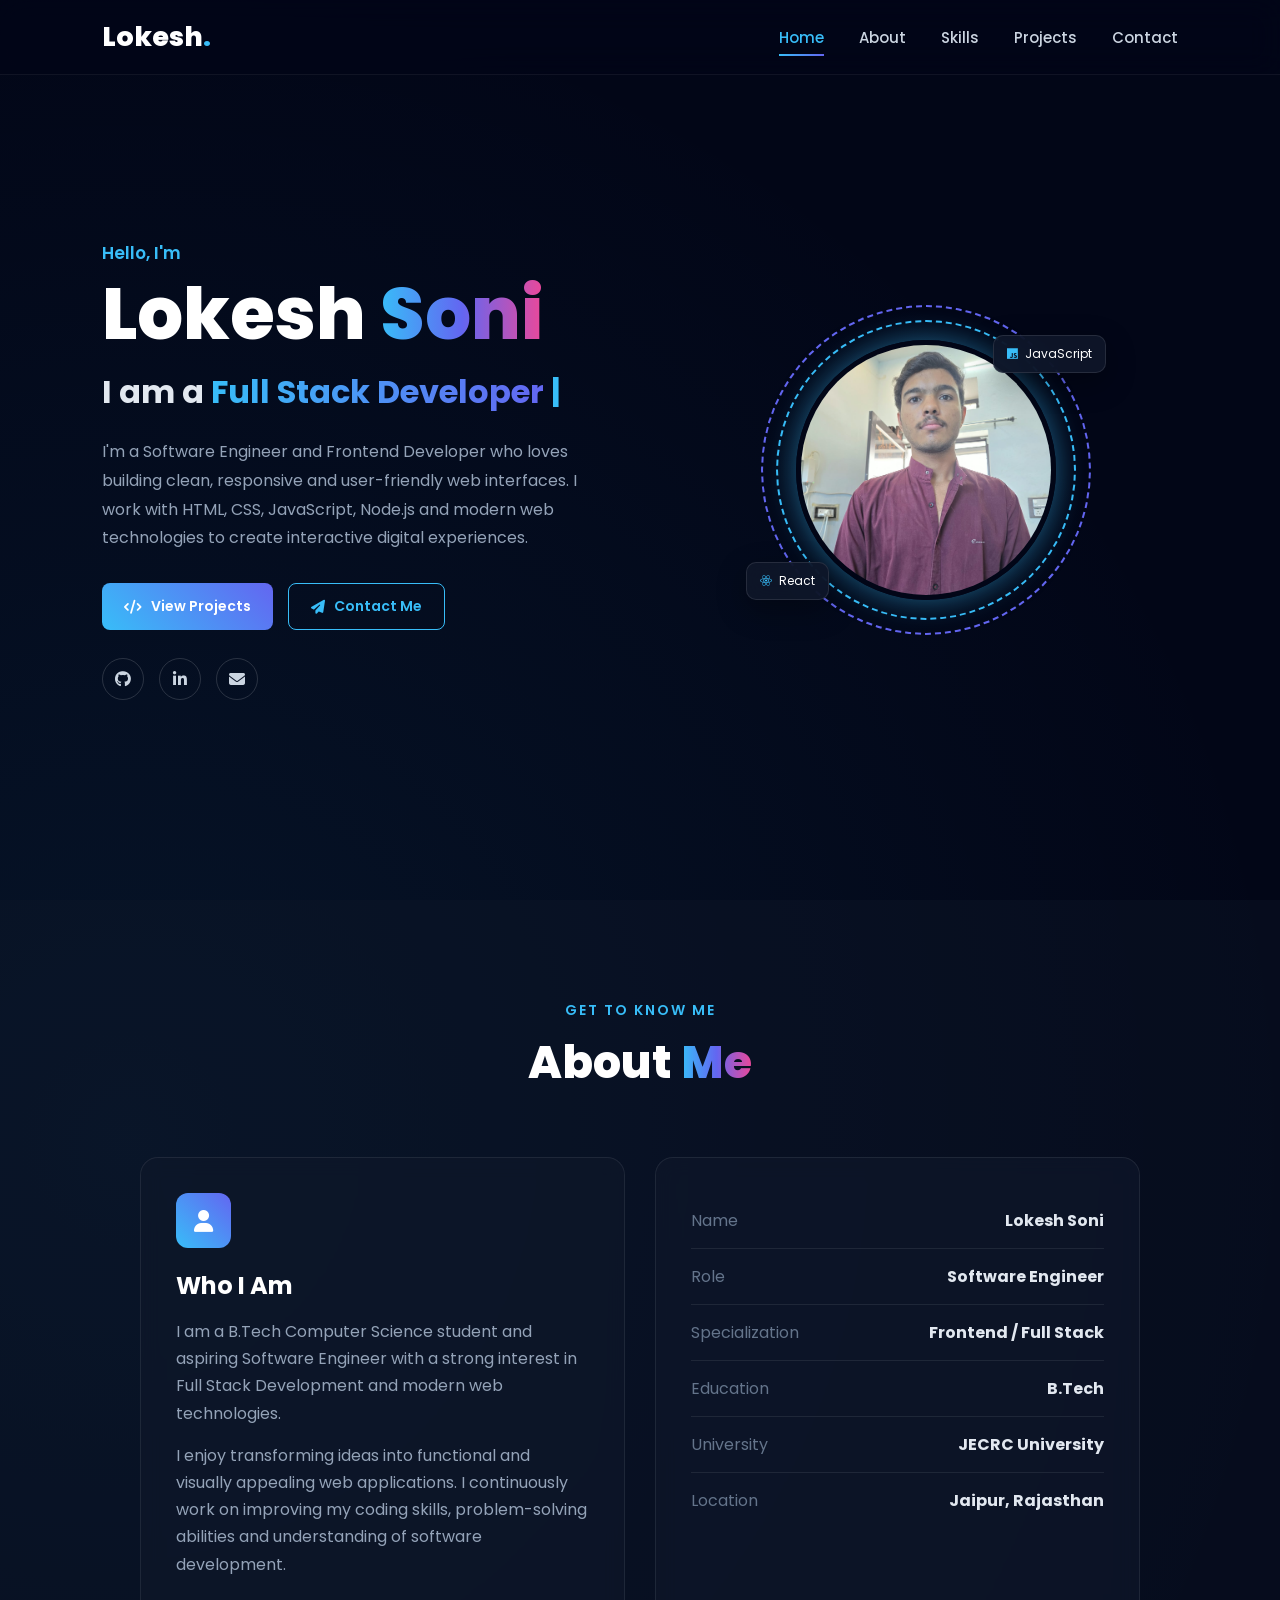
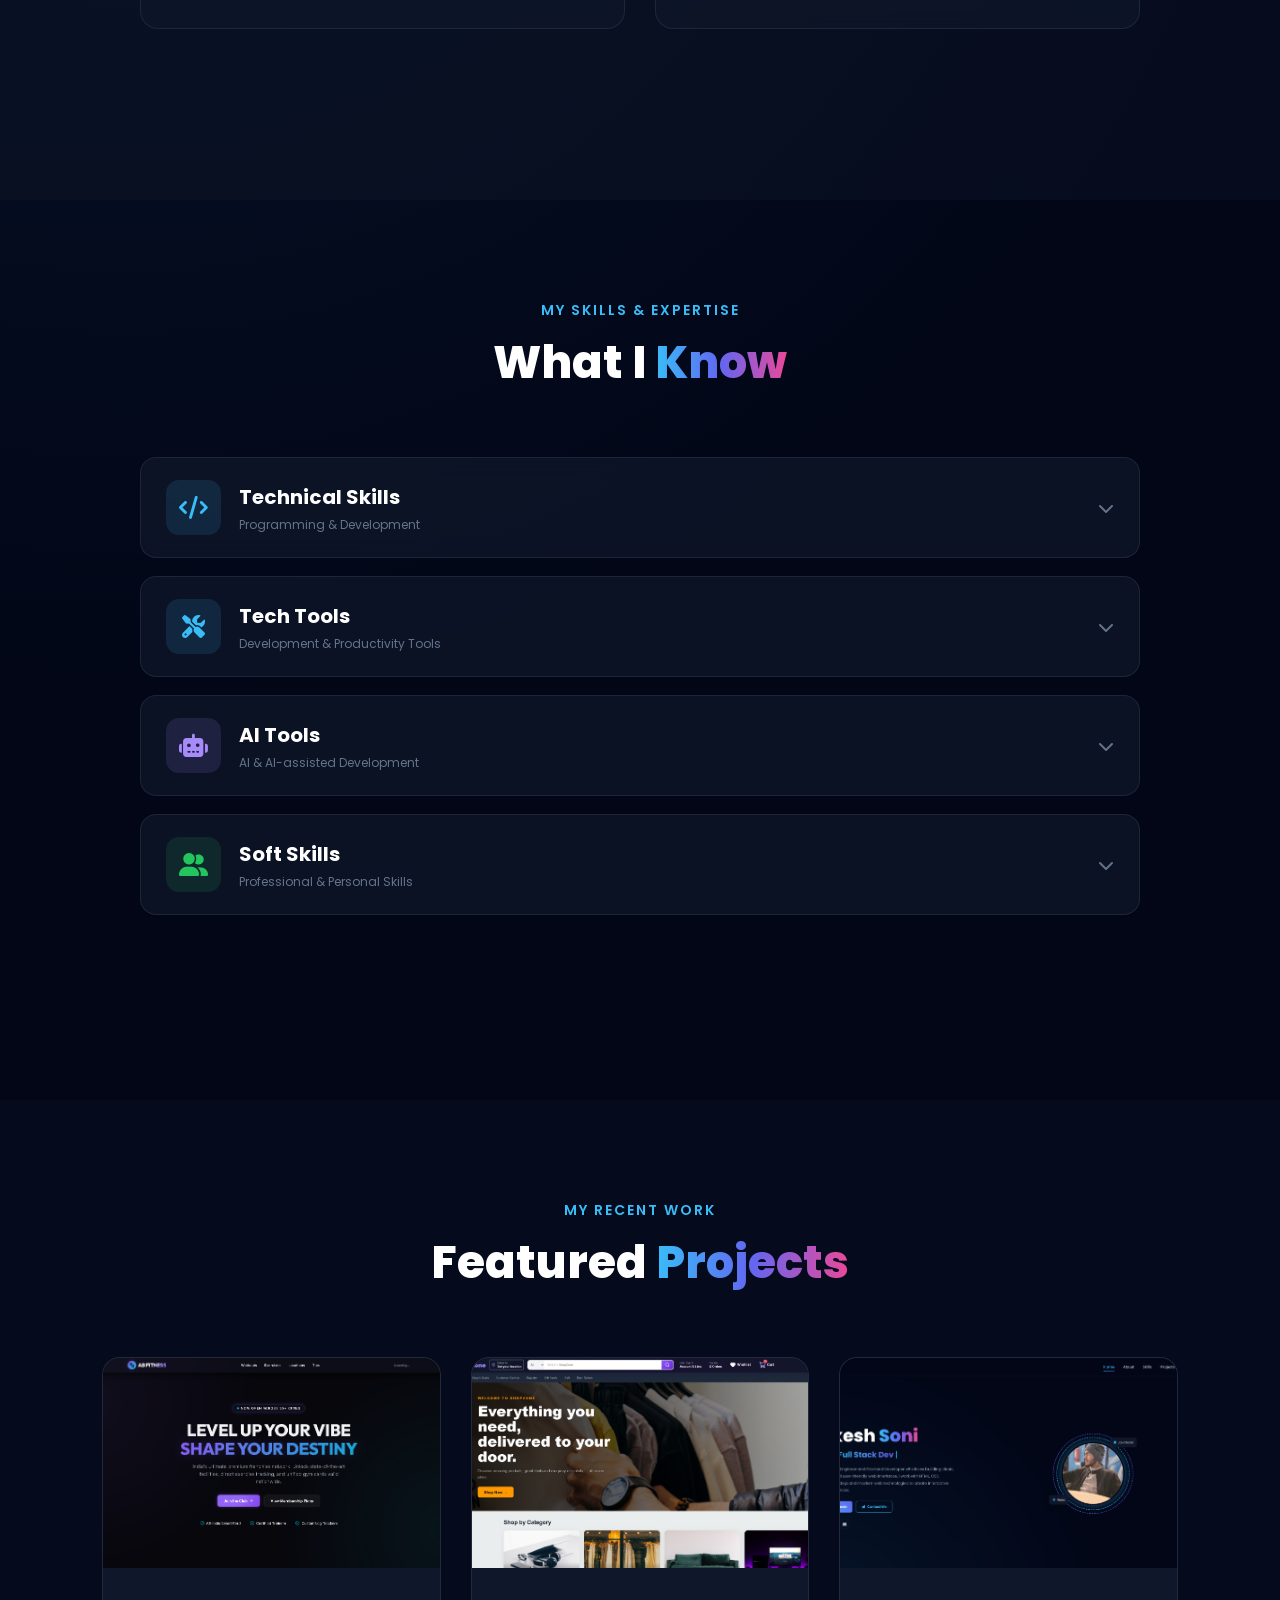
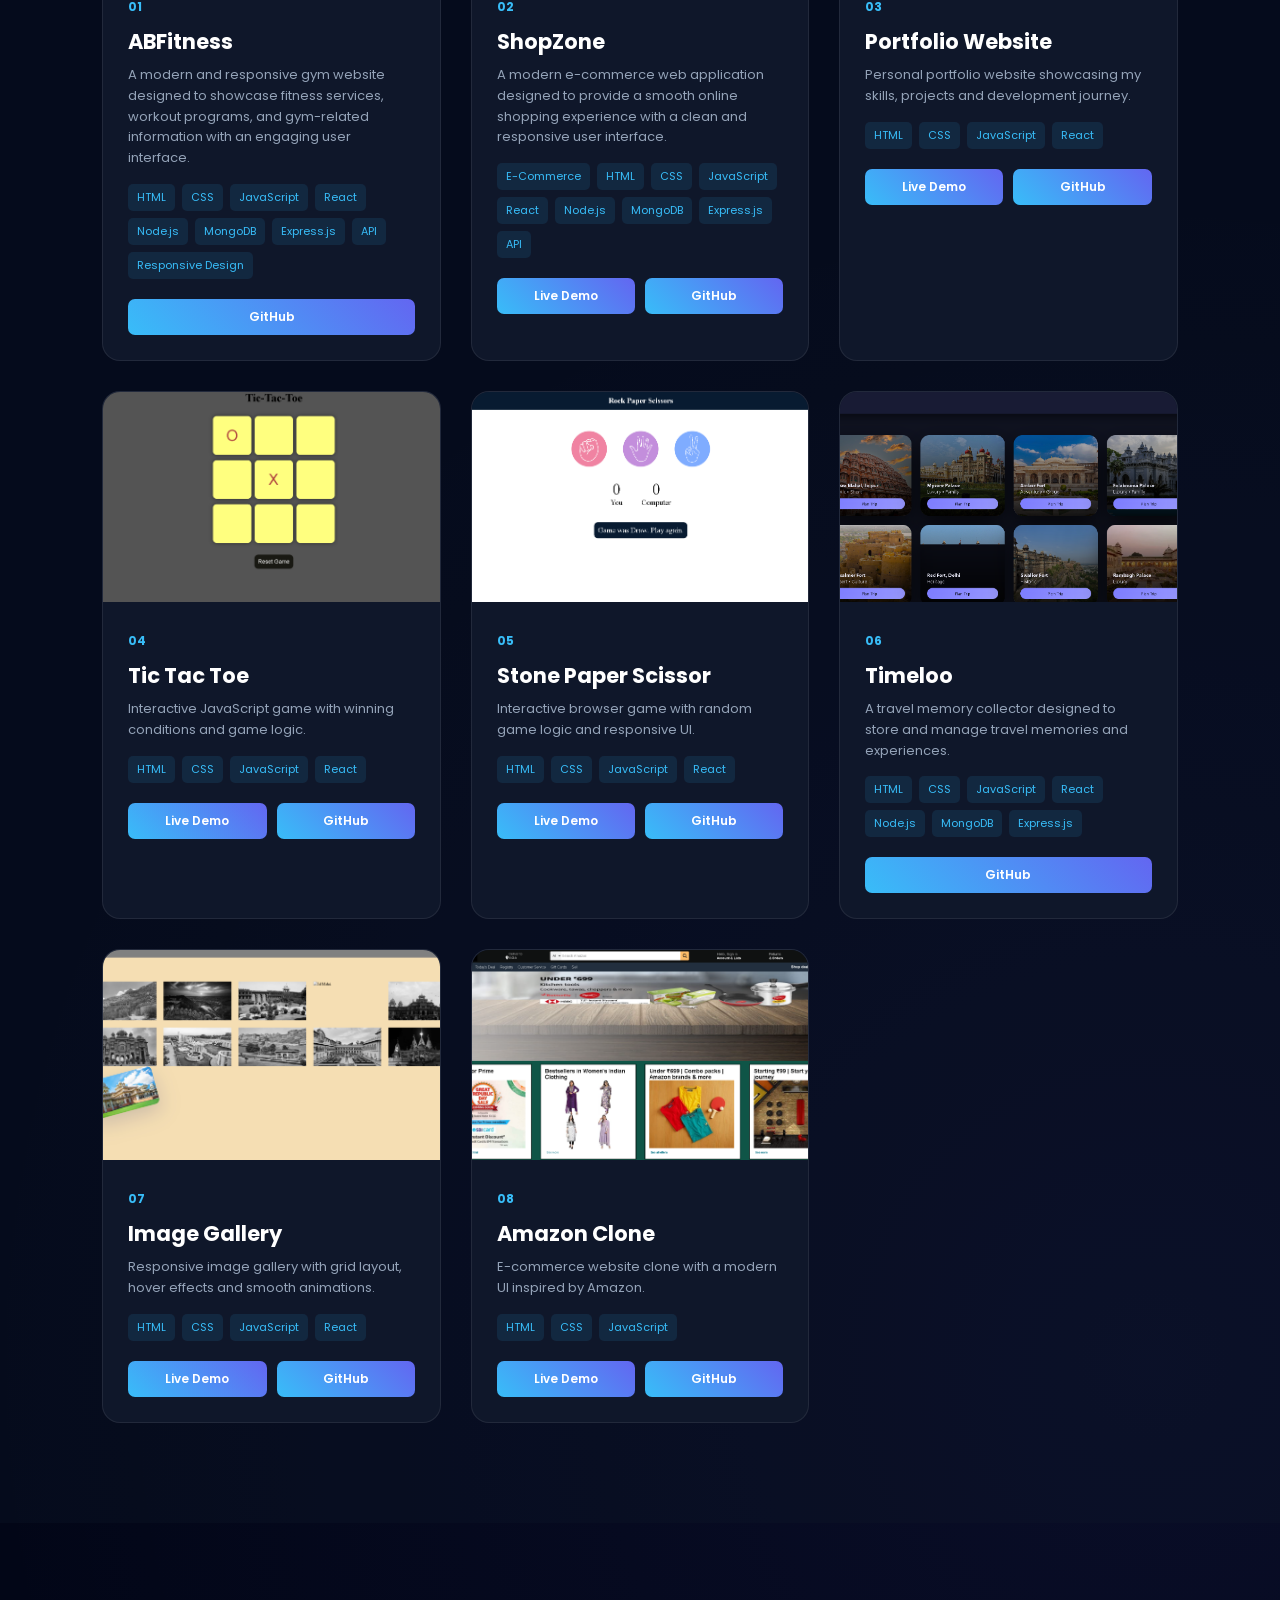
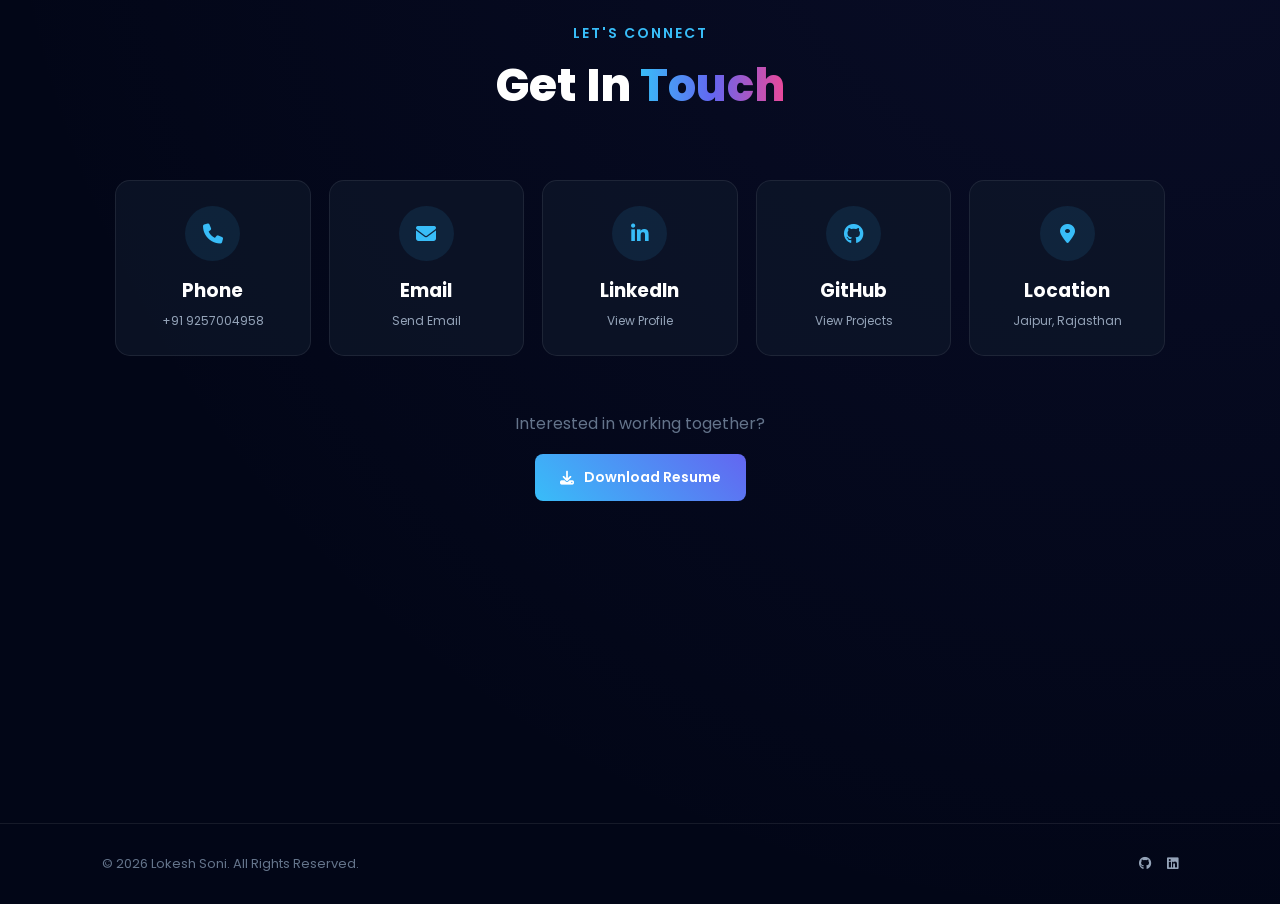
==== commit 92c88707: "Update portfolio" ====
--- a/index.html
+++ b/index.html
@@ -748,7 +748,7 @@
                     <div class="project-tech">
                         <span>HTML</span>
                         <span>CSS</span>
-                        <span>JavaScript</span>\
+                        <span>JavaScript</span>
                         <span>React</span>
                     </div>
 
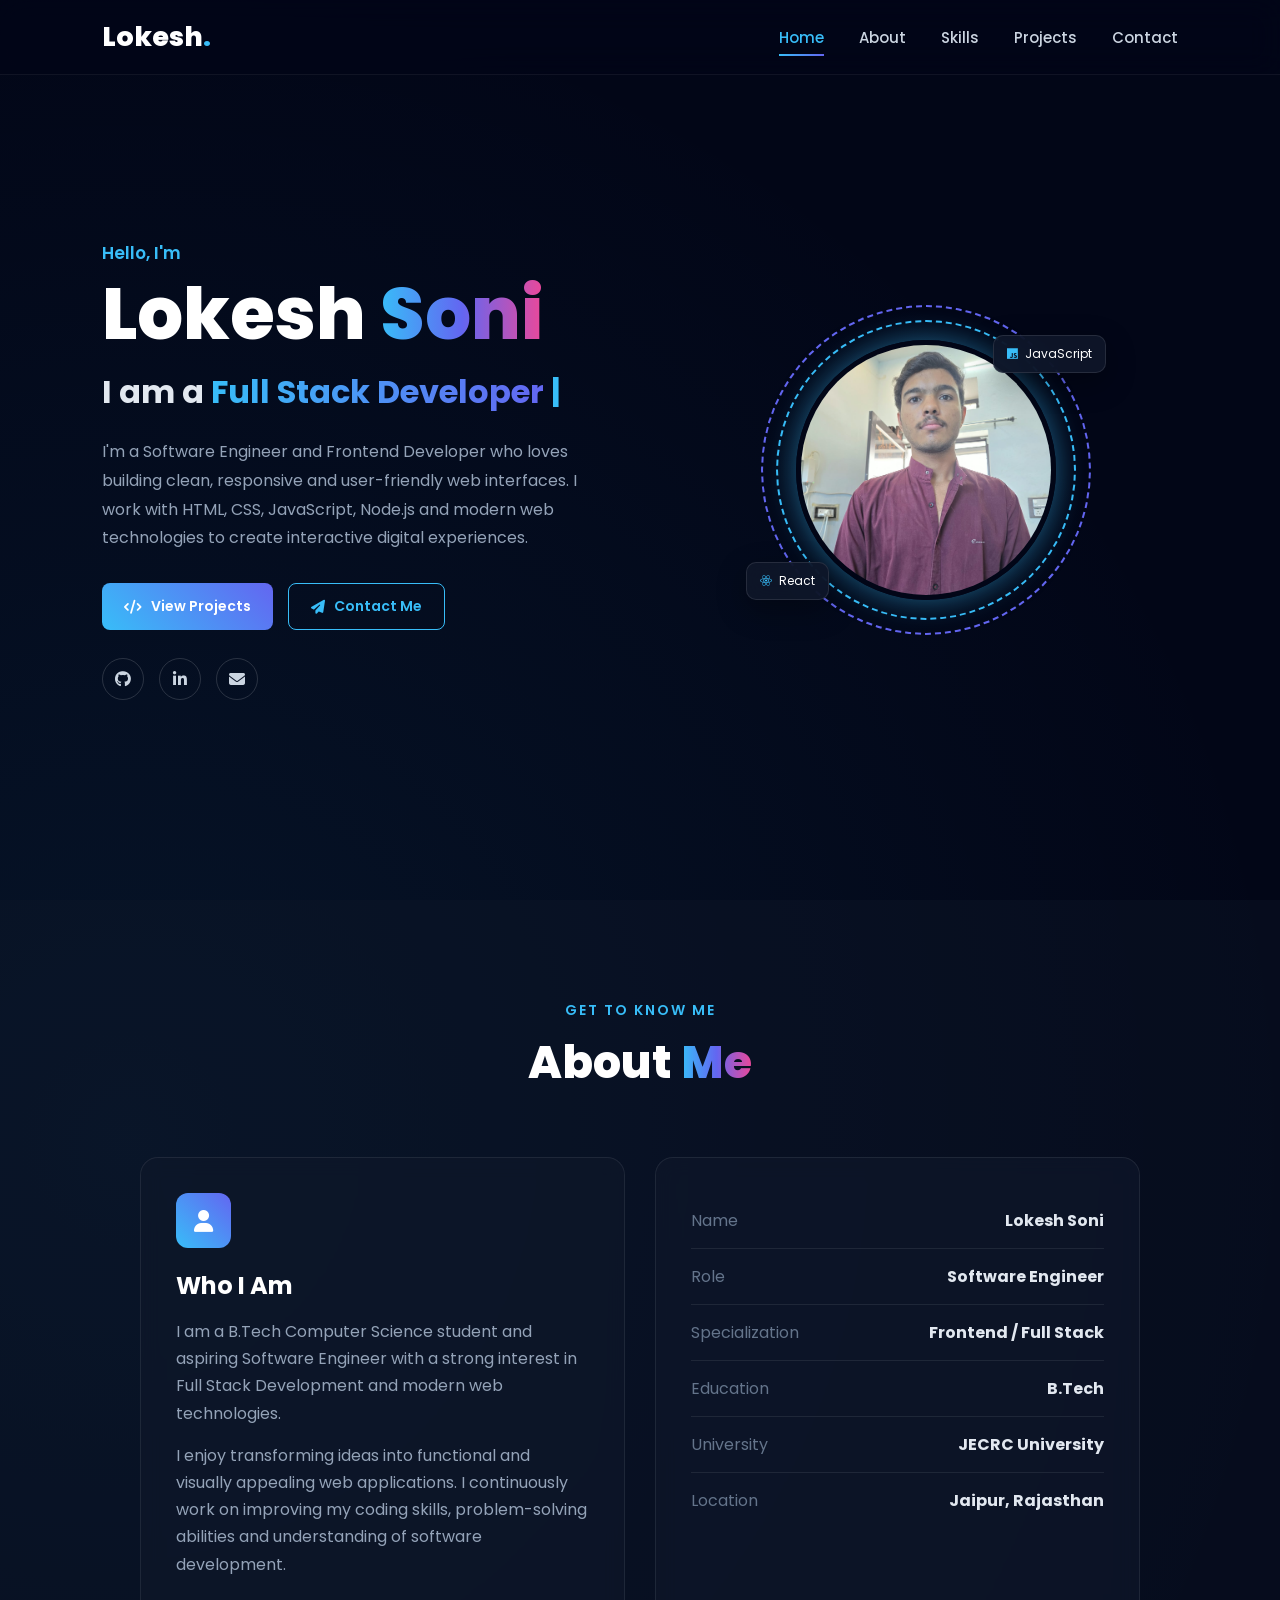
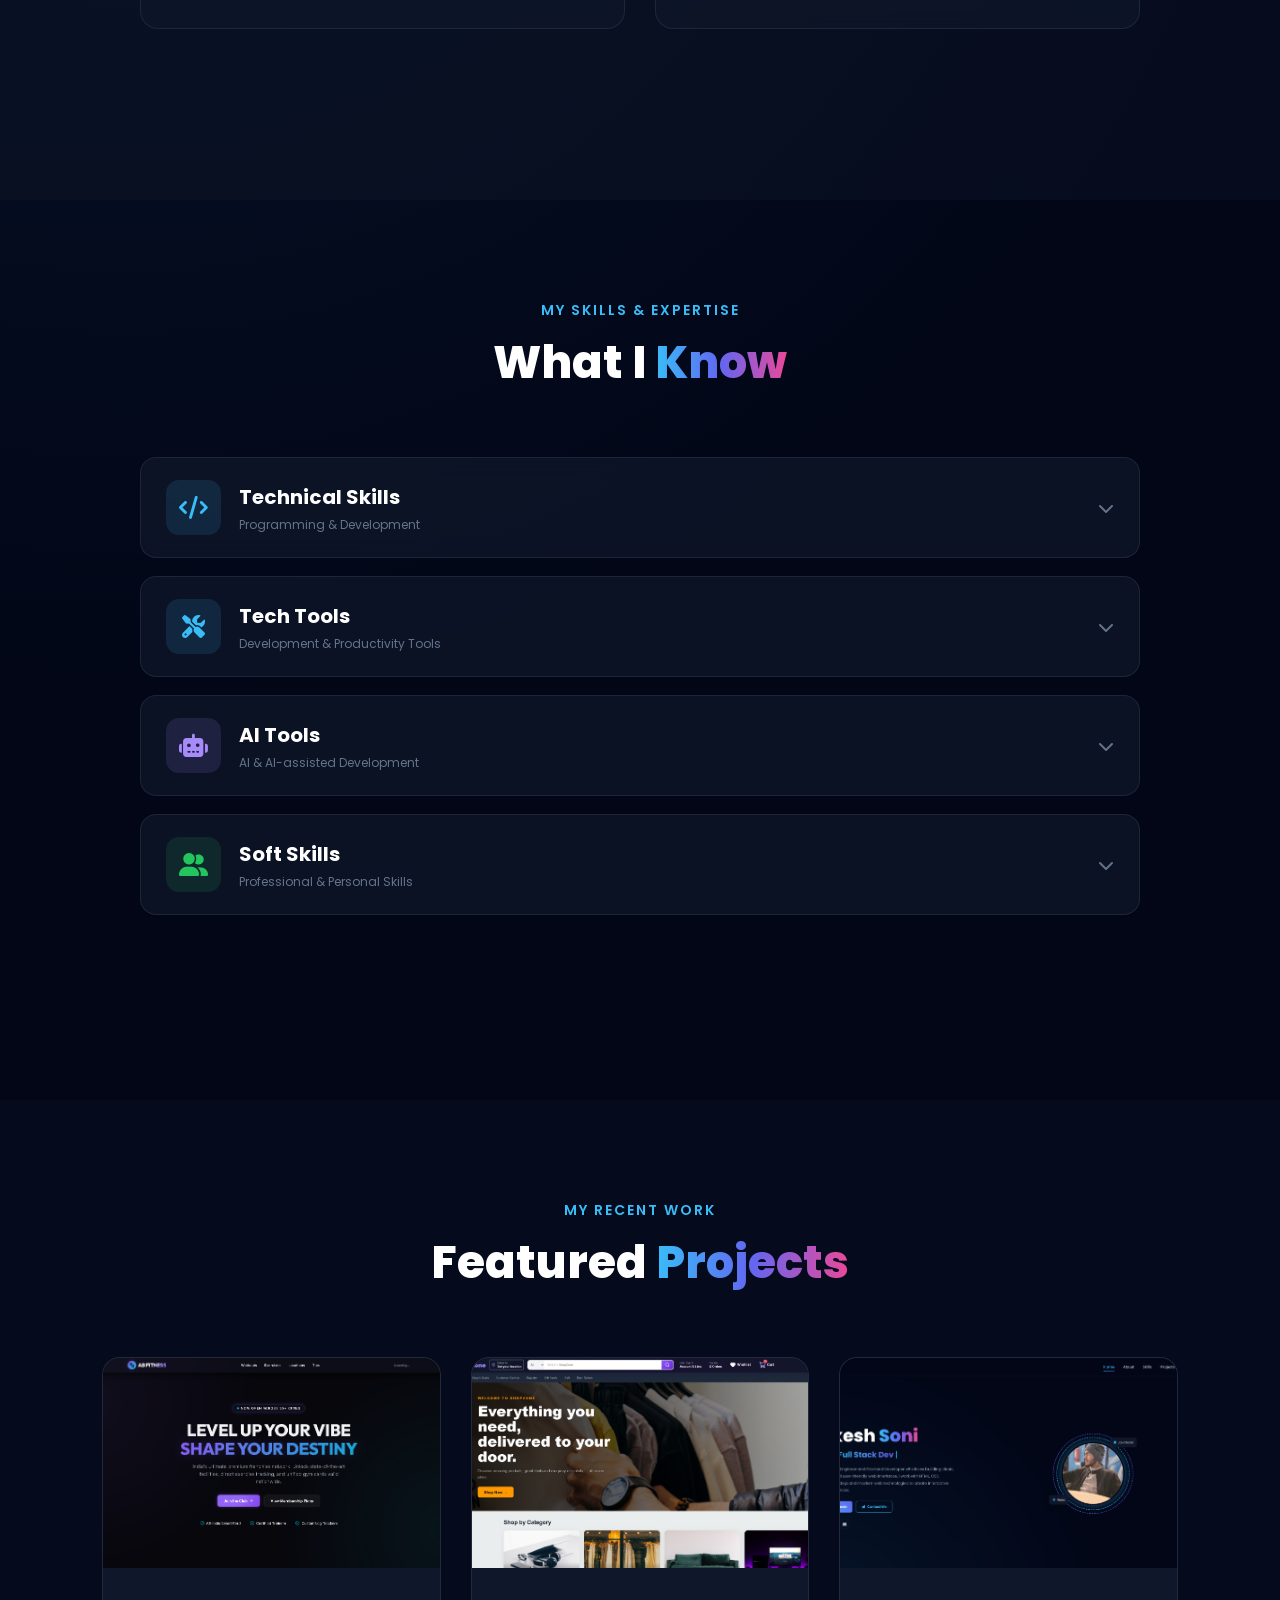
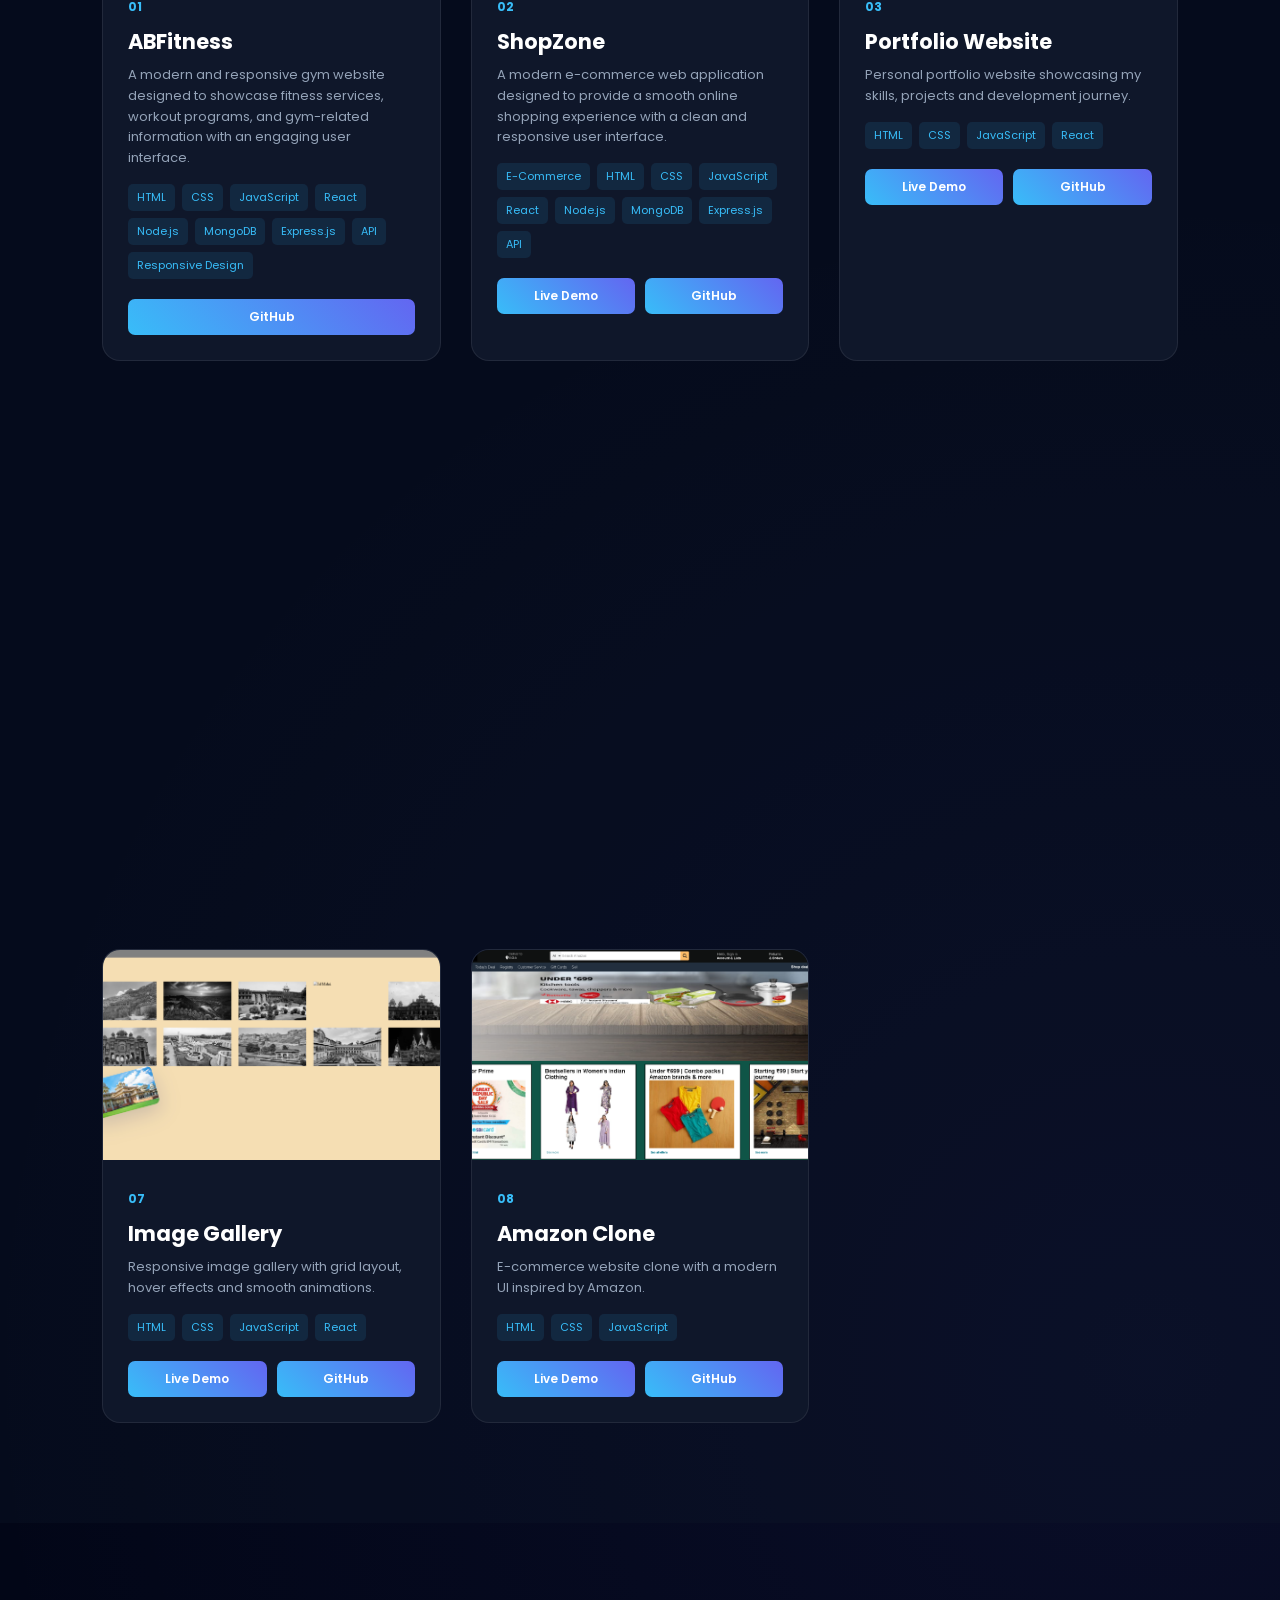
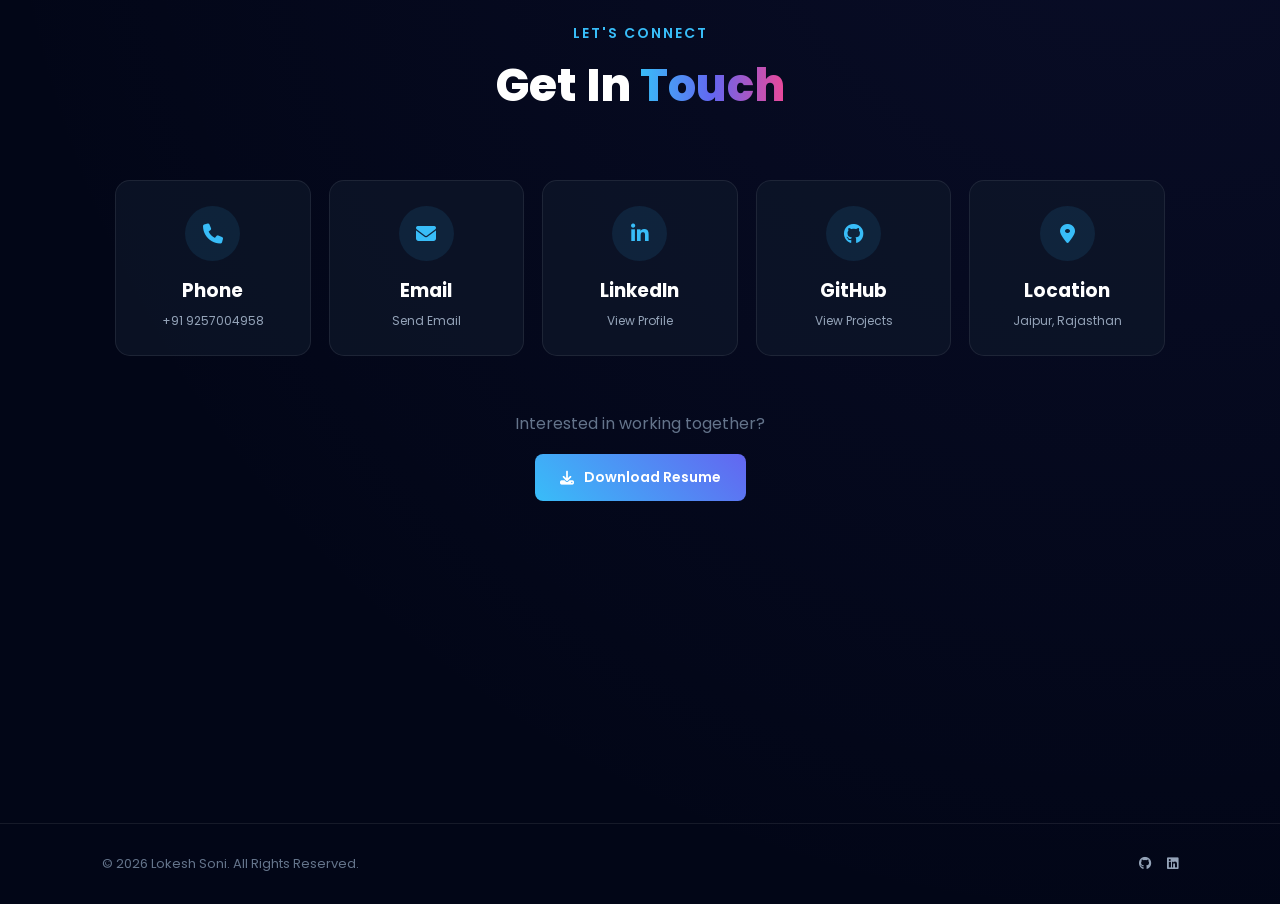
==== commit f7274451: "Update portfolio" ====
--- a/index.html
+++ b/index.html
@@ -668,107 +668,7 @@
 
             </div>
 
-            <!-- Project 4 TIC TAC TOE -->
-
-            <div class="project-card reveal">
-
-                <div class="project-image">
-
-                    <img src="images/tic-tac-toe.png" alt="Tic Tac Toe Game">
-
-                    <div class="project-overlay">
-                        <a href="https://lokesh2704soni.github.io/tic-tac-toe-game/" target="_blank">
-                            <i class="fas fa-external-link-alt"></i>
-                        </a>
-                    </div>
-
-                </div>
-
-                <div class="project-content">
-
-                    <span class="project-number">04</span>
-
-                    <h3>Tic Tac Toe</h3>
-
-                    <p>
-                        Interactive JavaScript game with winning
-                        conditions and game logic.
-                    </p>
-
-                    <div class="project-tech">
-                        <span>HTML</span>
-                        <span>CSS</span>
-                        <span>JavaScript</span>
-                        <span>React</span>
-                    </div>
-
-                    <div class="buttons">
-
-                        <a href="https://lokesh2704soni.github.io/tic-tac-toe-game/" target="_blank">
-                            Live Demo
-                        </a>
-
-                        <a href="https://github.com/Lokesh2704soni/tic-tac-toe-game" target="_blank">
-                            GitHub
-                        </a>
-
-                    </div>
-
-                </div>
-
-            </div>
-
-            <!-- Project 5 STONE PAPER SCISSOR -->
-
-            <div class="project-card reveal">
-
-                <div class="project-image">
-
-                    <img src="images/stone-paper.png" alt="Stone Paper Scissor">
-
-                    <div class="project-overlay">
-                        <a href="https://lokesh2704soni.github.io/stone-paper-scissors-game/" target="_blank">
-                            <i class="fas fa-external-link-alt"></i>
-                        </a>
-                    </div>
-
-                </div>
-
-                <div class="project-content">
-
-                    <span class="project-number">05</span>
-
-                    <h3>Stone Paper Scissor</h3>
-
-                    <p>
-                        Interactive browser game with random game
-                        logic and responsive UI.
-                    </p>
-
-                    <div class="project-tech">
-                        <span>HTML</span>
-                        <span>CSS</span>
-                        <span>JavaScript</span>
-                        <span>React</span>
-                    </div>
-
-                    <div class="buttons">
-
-                        <a href="https://lokesh2704soni.github.io/stone-paper-scissors-game/" target="_blank">
-                            Live Demo
-                        </a>
-
-                        <a href="https://github.com/Lokesh2704soni/stone-paper-scissors-game" target="_blank">
-                            GitHub
-                        </a>
-
-                    </div>
-
-                </div>
-
-            </div>
-
-            <!-- Project 6 Timeloo -->
+             <!-- Project 4 Timeloo -->
 
             <div class="project-card reveal">
 
@@ -786,7 +686,7 @@
 
                 <div class="project-content">
 
-                    <span class="project-number">06</span>
+                    <span class="project-number">04</span>
 
                     <h3>Timeloo</h3>
 
@@ -821,18 +721,16 @@
 
             </div>
 
-
-
-            <!-- Project 7 Image Gallery -->
+            <!-- Project 5 TIC TAC TOE -->
 
             <div class="project-card reveal">
 
                 <div class="project-image">
 
-                    <img src="images/gallery.png" alt="Image Gallery">
+                    <img src="images/tic-tac-toe.png" alt="Tic Tac Toe Game">
 
                     <div class="project-overlay">
-                        <a href="https://lokesh2704soni.github.io/photo-galary/" target="_blank">
+                        <a href="https://lokesh2704soni.github.io/tic-tac-toe-game/" target="_blank">
                             <i class="fas fa-external-link-alt"></i>
                         </a>
                     </div>
@@ -841,13 +739,13 @@
 
                 <div class="project-content">
 
-                    <span class="project-number">07</span>
-
-                    <h3>Image Gallery</h3>
+                    <span class="project-number">05</span>
+
+                    <h3>Tic Tac Toe</h3>
 
                     <p>
-                        Responsive image gallery with grid layout,
-                        hover effects and smooth animations.
+                        Interactive JavaScript game with winning
+                        conditions and game logic.
                     </p>
 
                     <div class="project-tech">
@@ -859,6 +757,110 @@
 
                     <div class="buttons">
 
+                        <a href="https://lokesh2704soni.github.io/tic-tac-toe-game/" target="_blank">
+                            Live Demo
+                        </a>
+
+                        <a href="https://github.com/Lokesh2704soni/tic-tac-toe-game" target="_blank">
+                            GitHub
+                        </a>
+
+                    </div>
+
+                </div>
+
+            </div>
+
+            <!-- Project 6 STONE PAPER SCISSOR -->
+
+            <div class="project-card reveal">
+
+                <div class="project-image">
+
+                    <img src="images/stone-paper.png" alt="Stone Paper Scissor">
+
+                    <div class="project-overlay">
+                        <a href="https://lokesh2704soni.github.io/stone-paper-scissors-game/" target="_blank">
+                            <i class="fas fa-external-link-alt"></i>
+                        </a>
+                    </div>
+
+                </div>
+
+                <div class="project-content">
+
+                    <span class="project-number">06</span>
+
+                    <h3>Stone Paper Scissor</h3>
+
+                    <p>
+                        Interactive browser game with random game
+                        logic and responsive UI.
+                    </p>
+
+                    <div class="project-tech">
+                        <span>HTML</span>
+                        <span>CSS</span>
+                        <span>JavaScript</span>
+                        <span>React</span>
+                    </div>
+
+                    <div class="buttons">
+
+                        <a href="https://lokesh2704soni.github.io/stone-paper-scissors-game/" target="_blank">
+                            Live Demo
+                        </a>
+
+                        <a href="https://github.com/Lokesh2704soni/stone-paper-scissors-game" target="_blank">
+                            GitHub
+                        </a>
+
+                    </div>
+
+                </div>
+
+            </div>
+
+            
+
+
+
+            <!-- Project 7 Image Gallery -->
+
+            <div class="project-card reveal">
+
+                <div class="project-image">
+
+                    <img src="images/gallery.png" alt="Image Gallery">
+
+                    <div class="project-overlay">
+                        <a href="https://lokesh2704soni.github.io/photo-galary/" target="_blank">
+                            <i class="fas fa-external-link-alt"></i>
+                        </a>
+                    </div>
+
+                </div>
+
+                <div class="project-content">
+
+                    <span class="project-number">07</span>
+
+                    <h3>Image Gallery</h3>
+
+                    <p>
+                        Responsive image gallery with grid layout,
+                        hover effects and smooth animations.
+                    </p>
+
+                    <div class="project-tech">
+                        <span>HTML</span>
+                        <span>CSS</span>
+                        <span>JavaScript</span>
+                        <span>React</span>
+                    </div>
+
+                    <div class="buttons">
+
                         <a href="https://lokesh2704soni.github.io/photo-galary/" target="_blank">
                             Live Demo
                         </a>
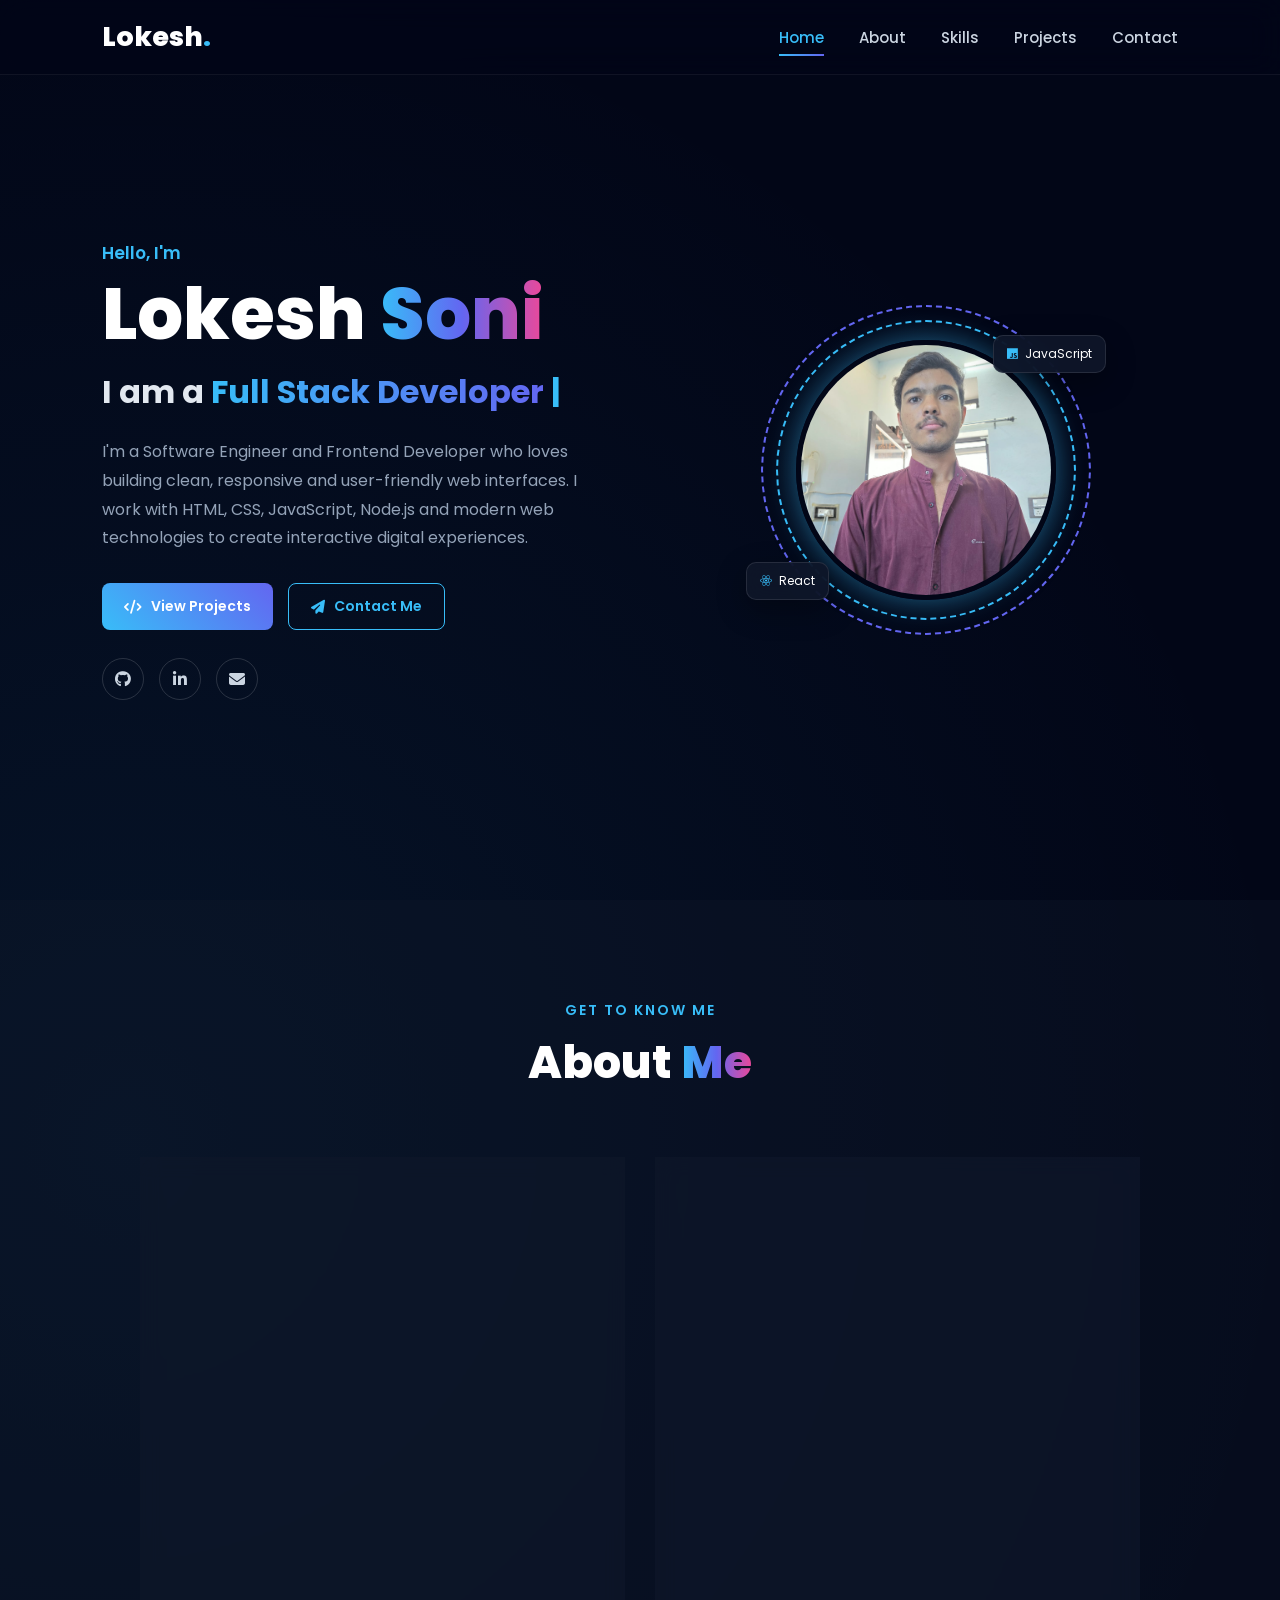
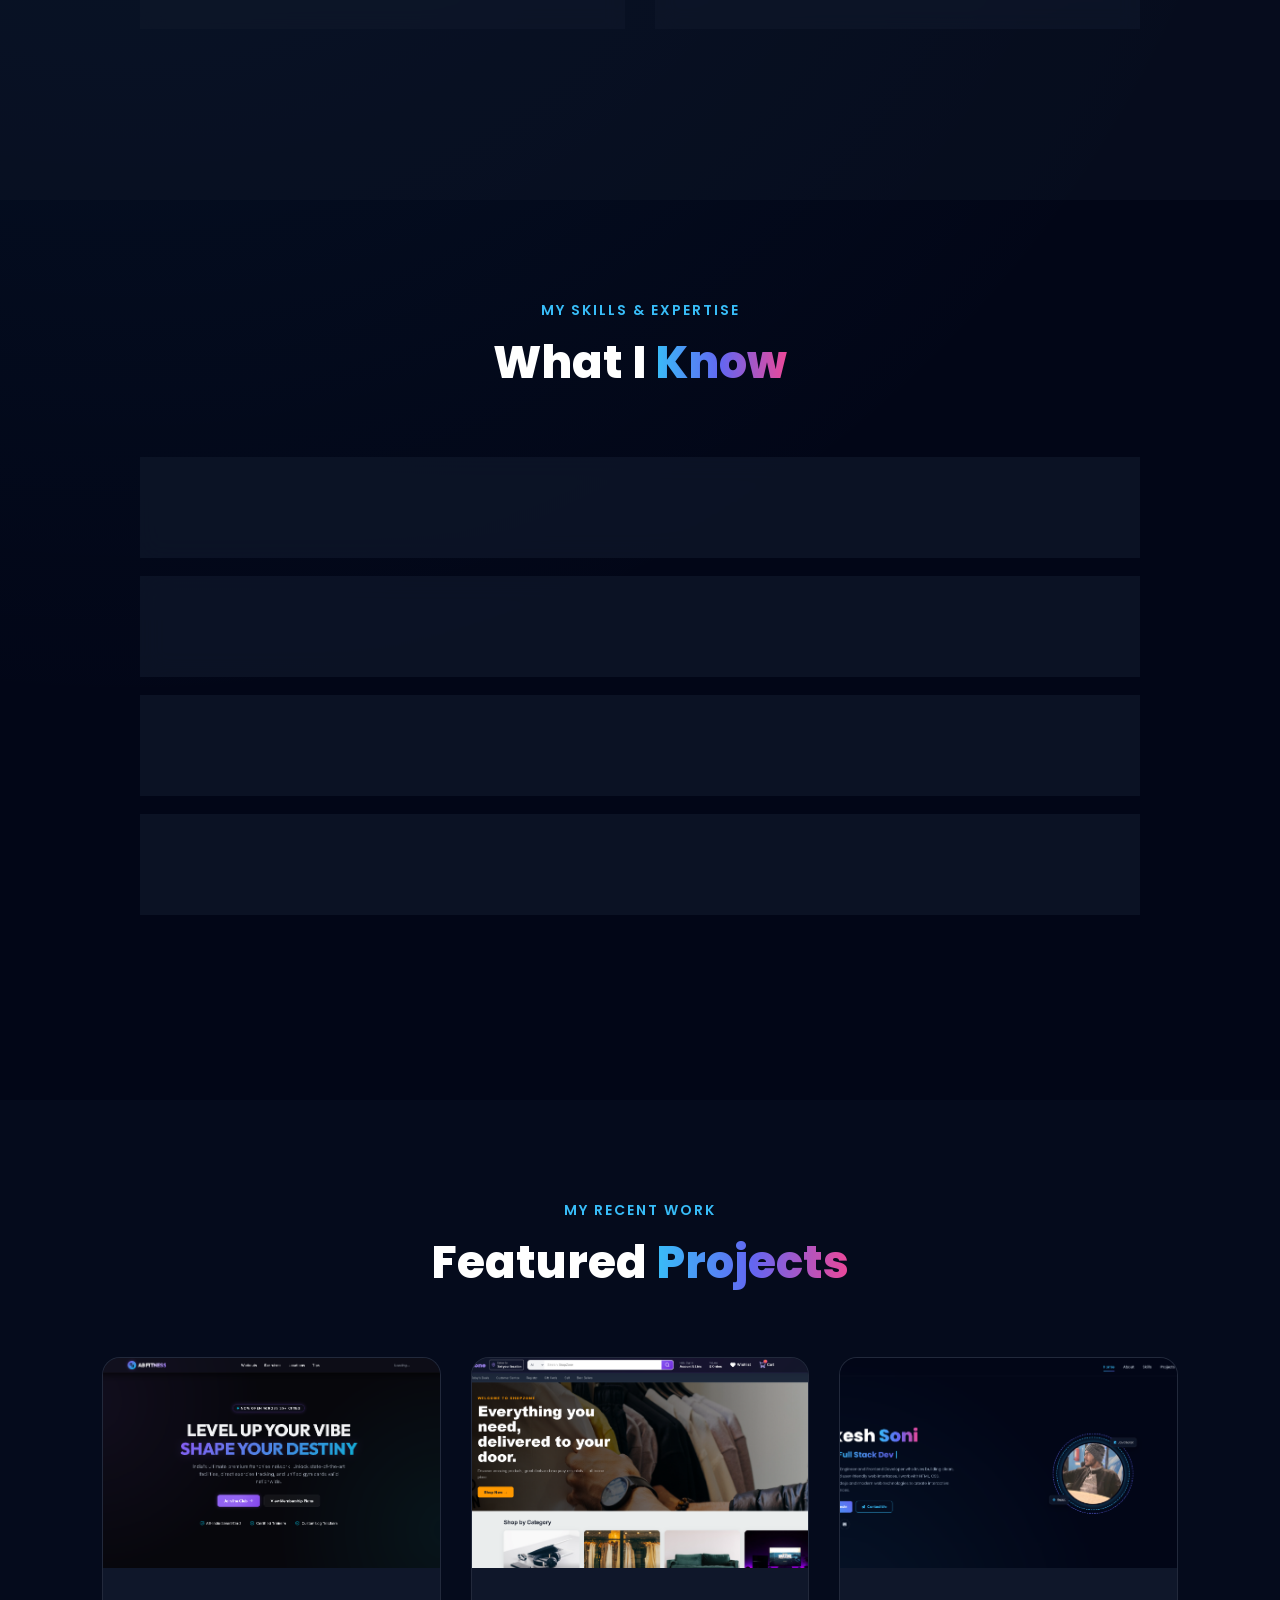
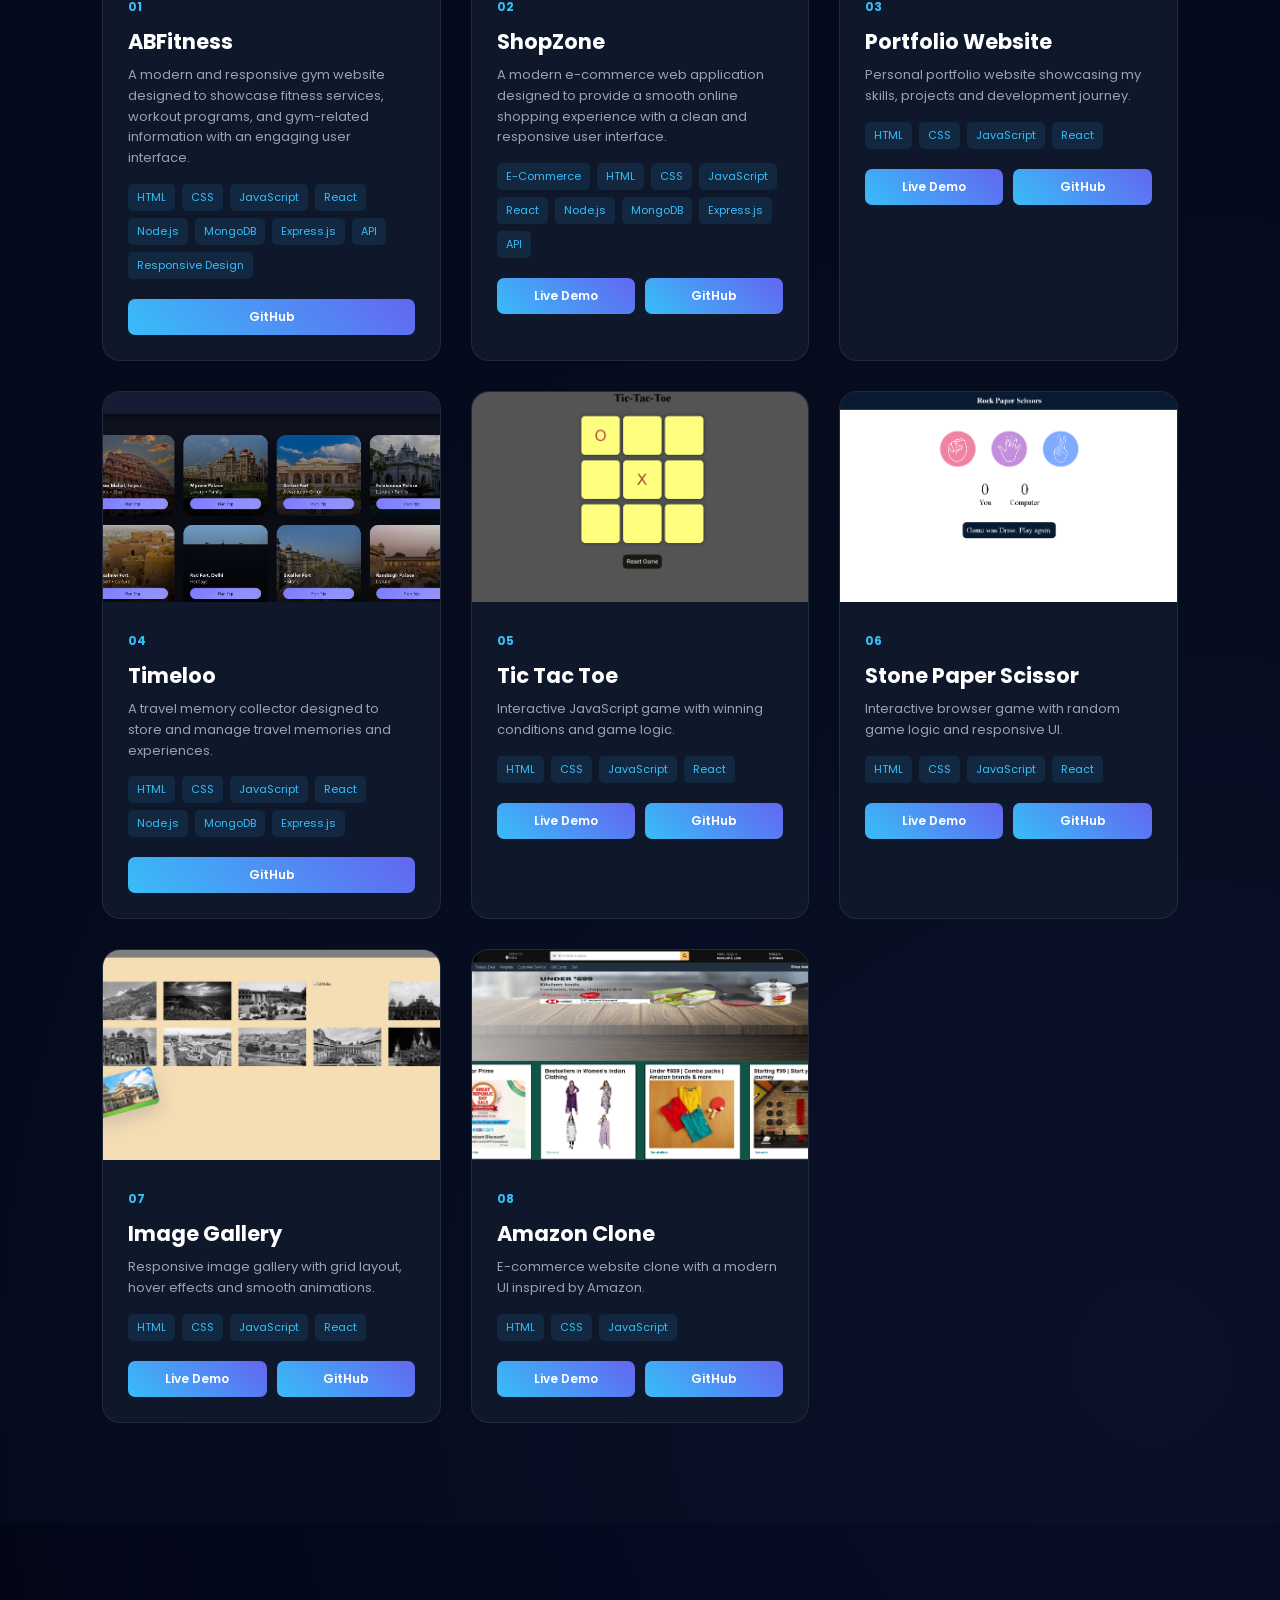
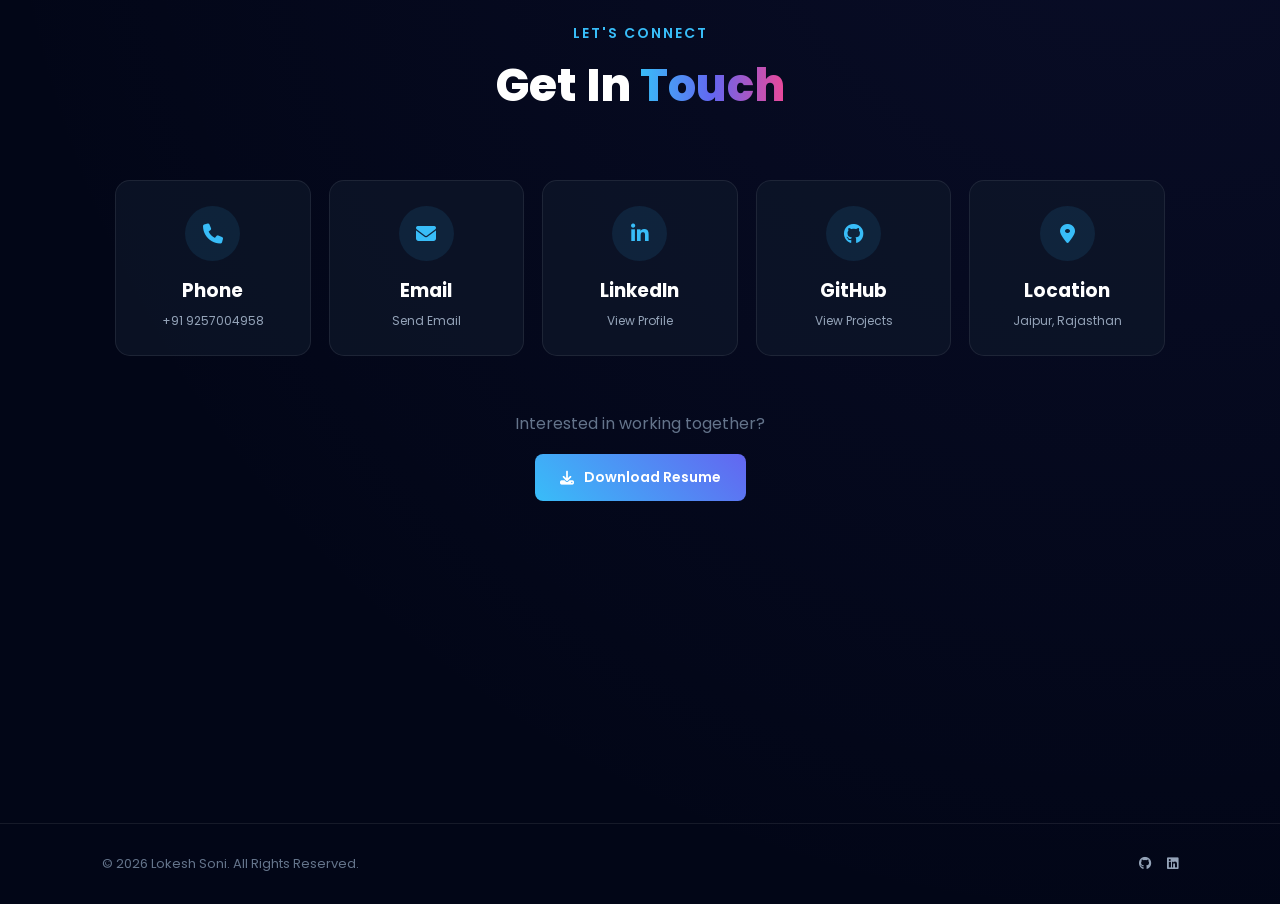
==== commit 409e4da4: "Update portfolio" ====
--- a/index.html
+++ b/index.html
@@ -677,8 +677,8 @@
                     <img src="images/timeloo.png" alt="Timeloo Trip Memory Collector">
 
                     <div class="project-overlay">
-                        <a href="https://lokesh2704soni.github.io/Timeloo/" target="_blank">
-                            <i class="fas fa-external-link-alt"></i>
+                        <a href="https://github.com/Lokesh2704soni/Timeloo" target="_blank">
+                            <i class="fab fa-github"></i>
                         </a>
                     </div>
 
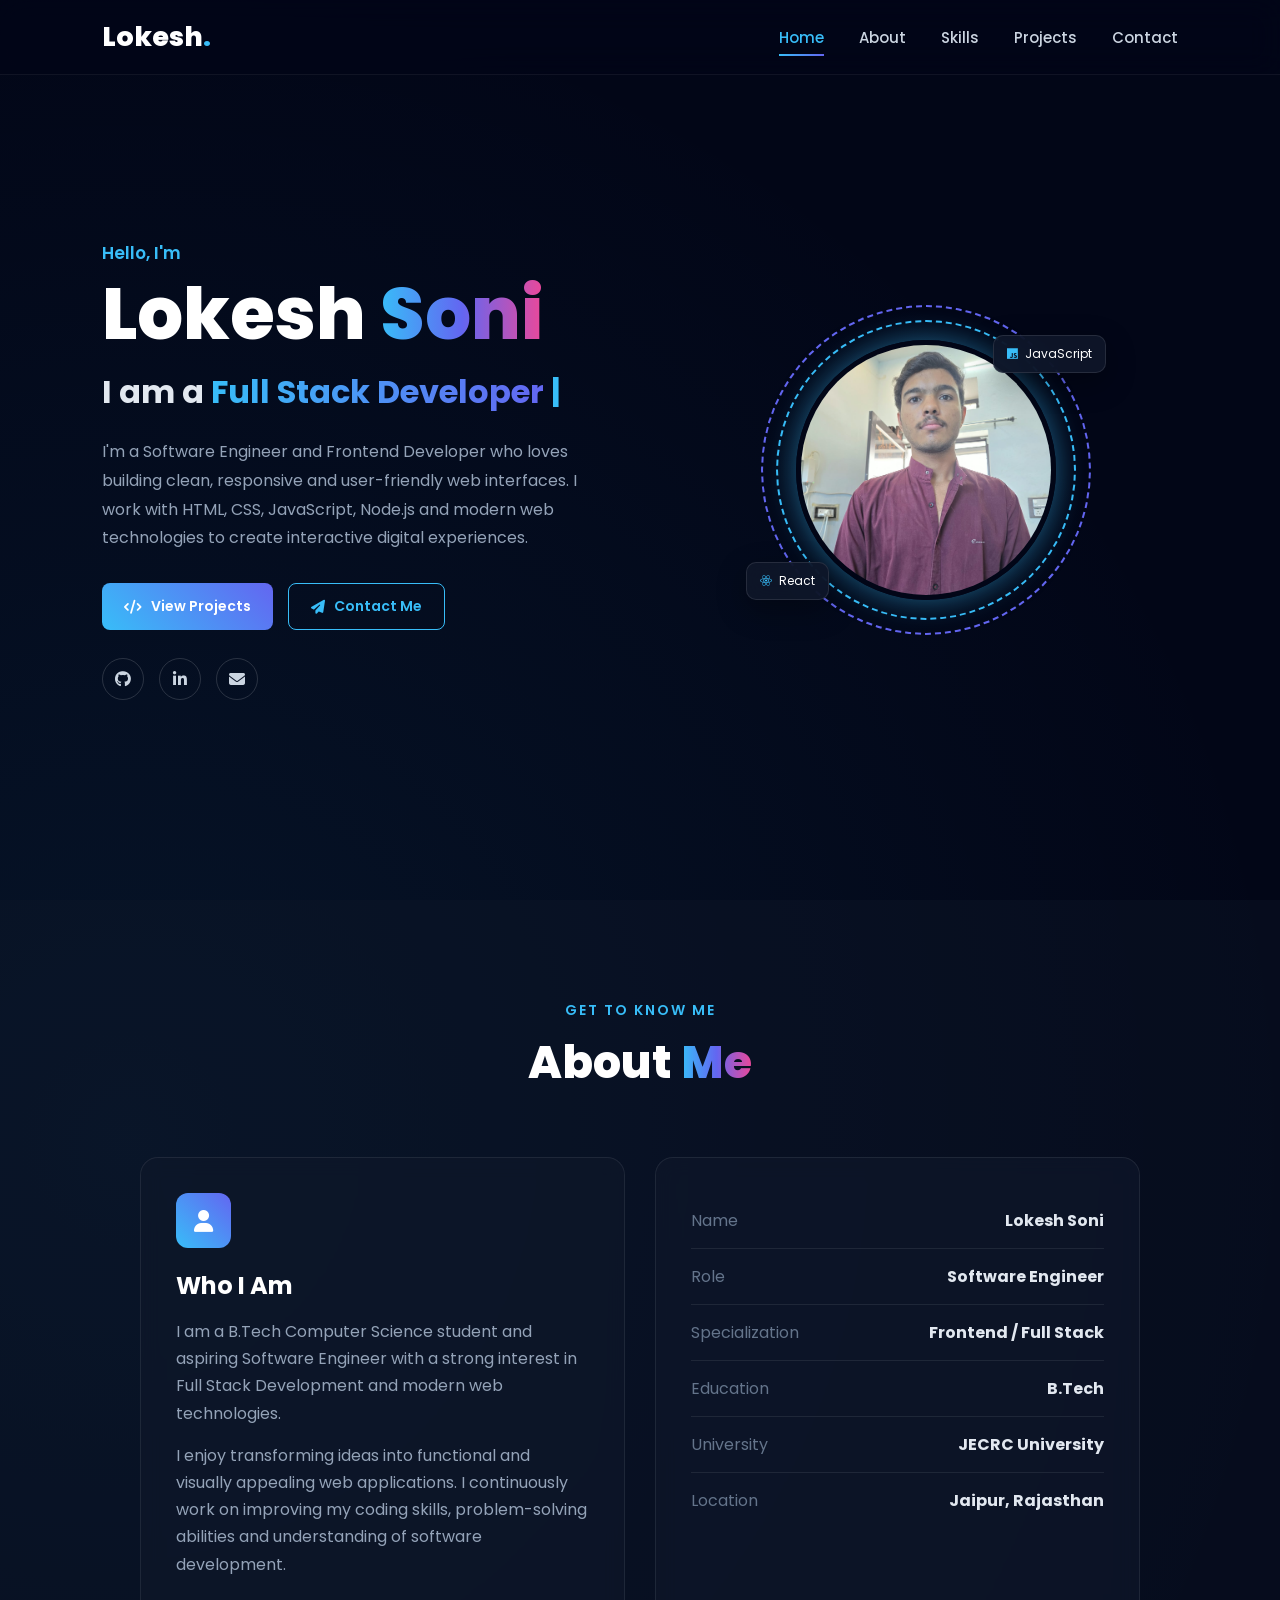
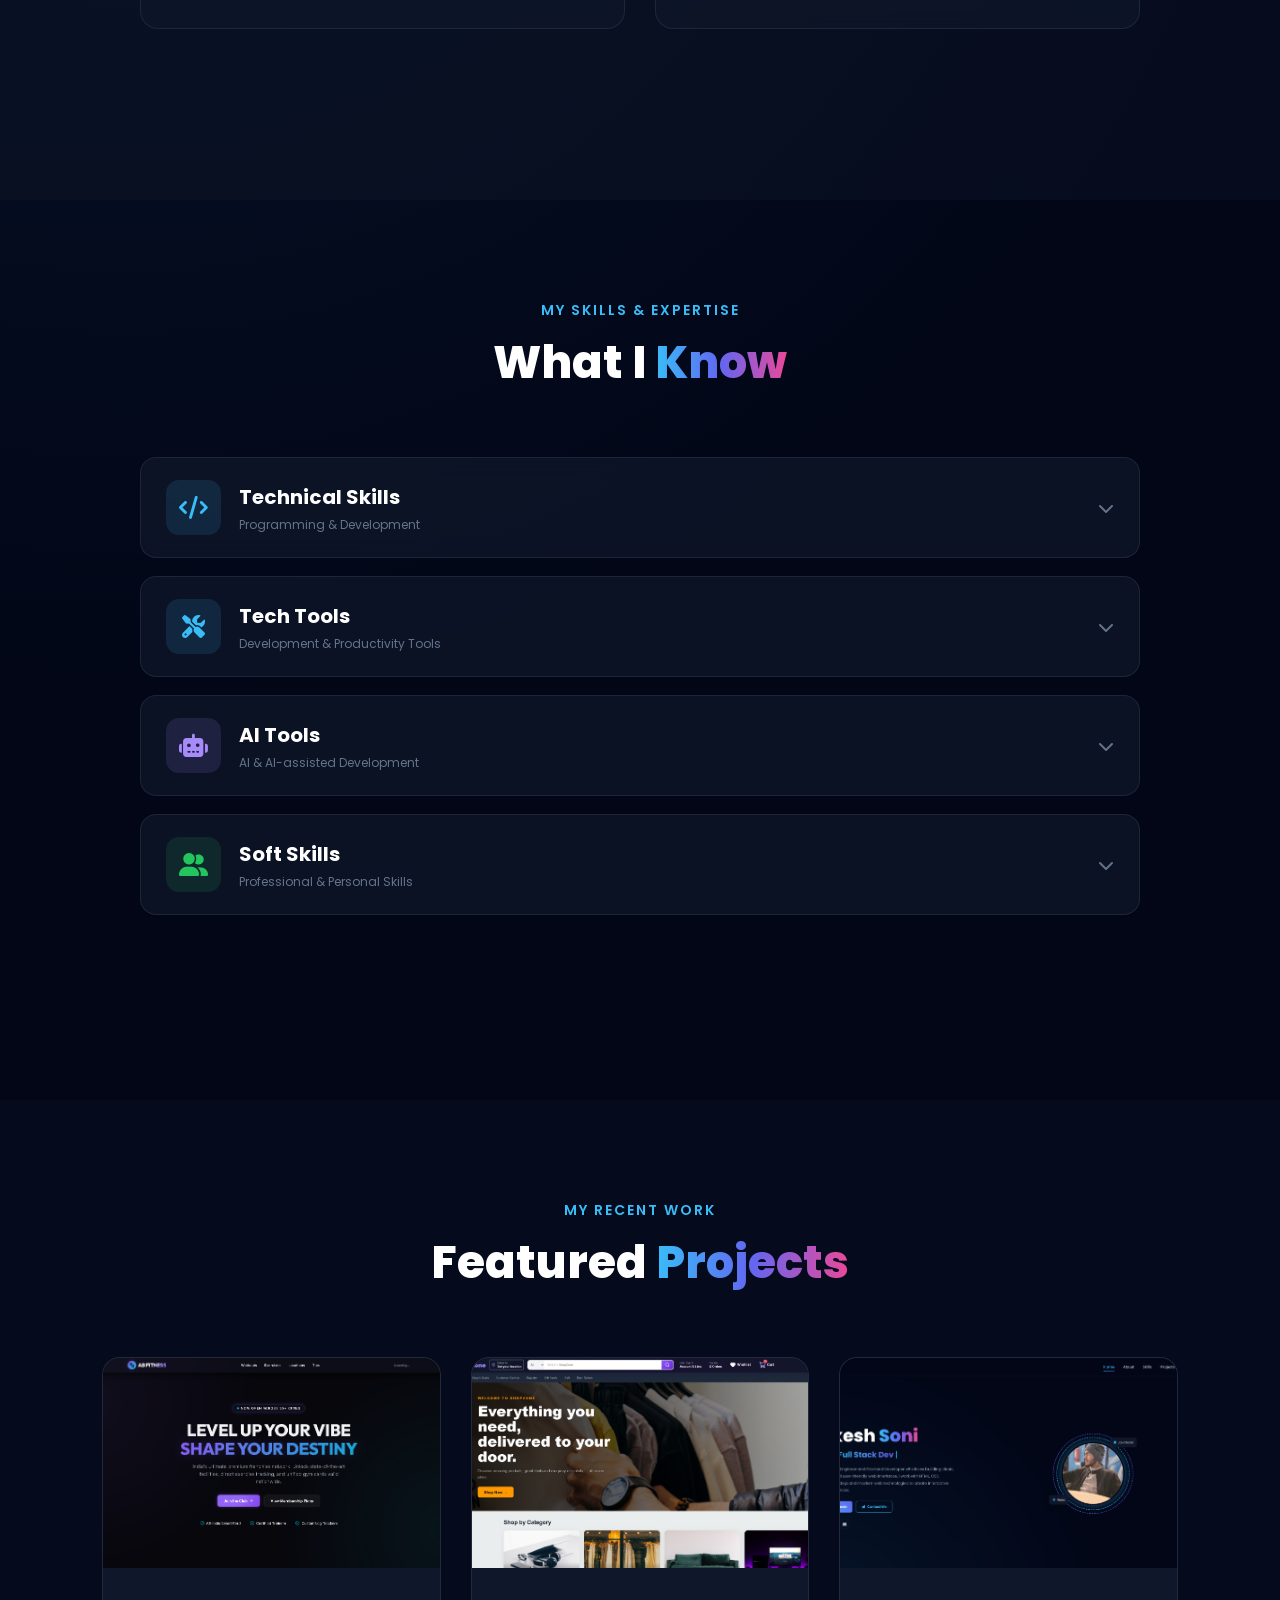
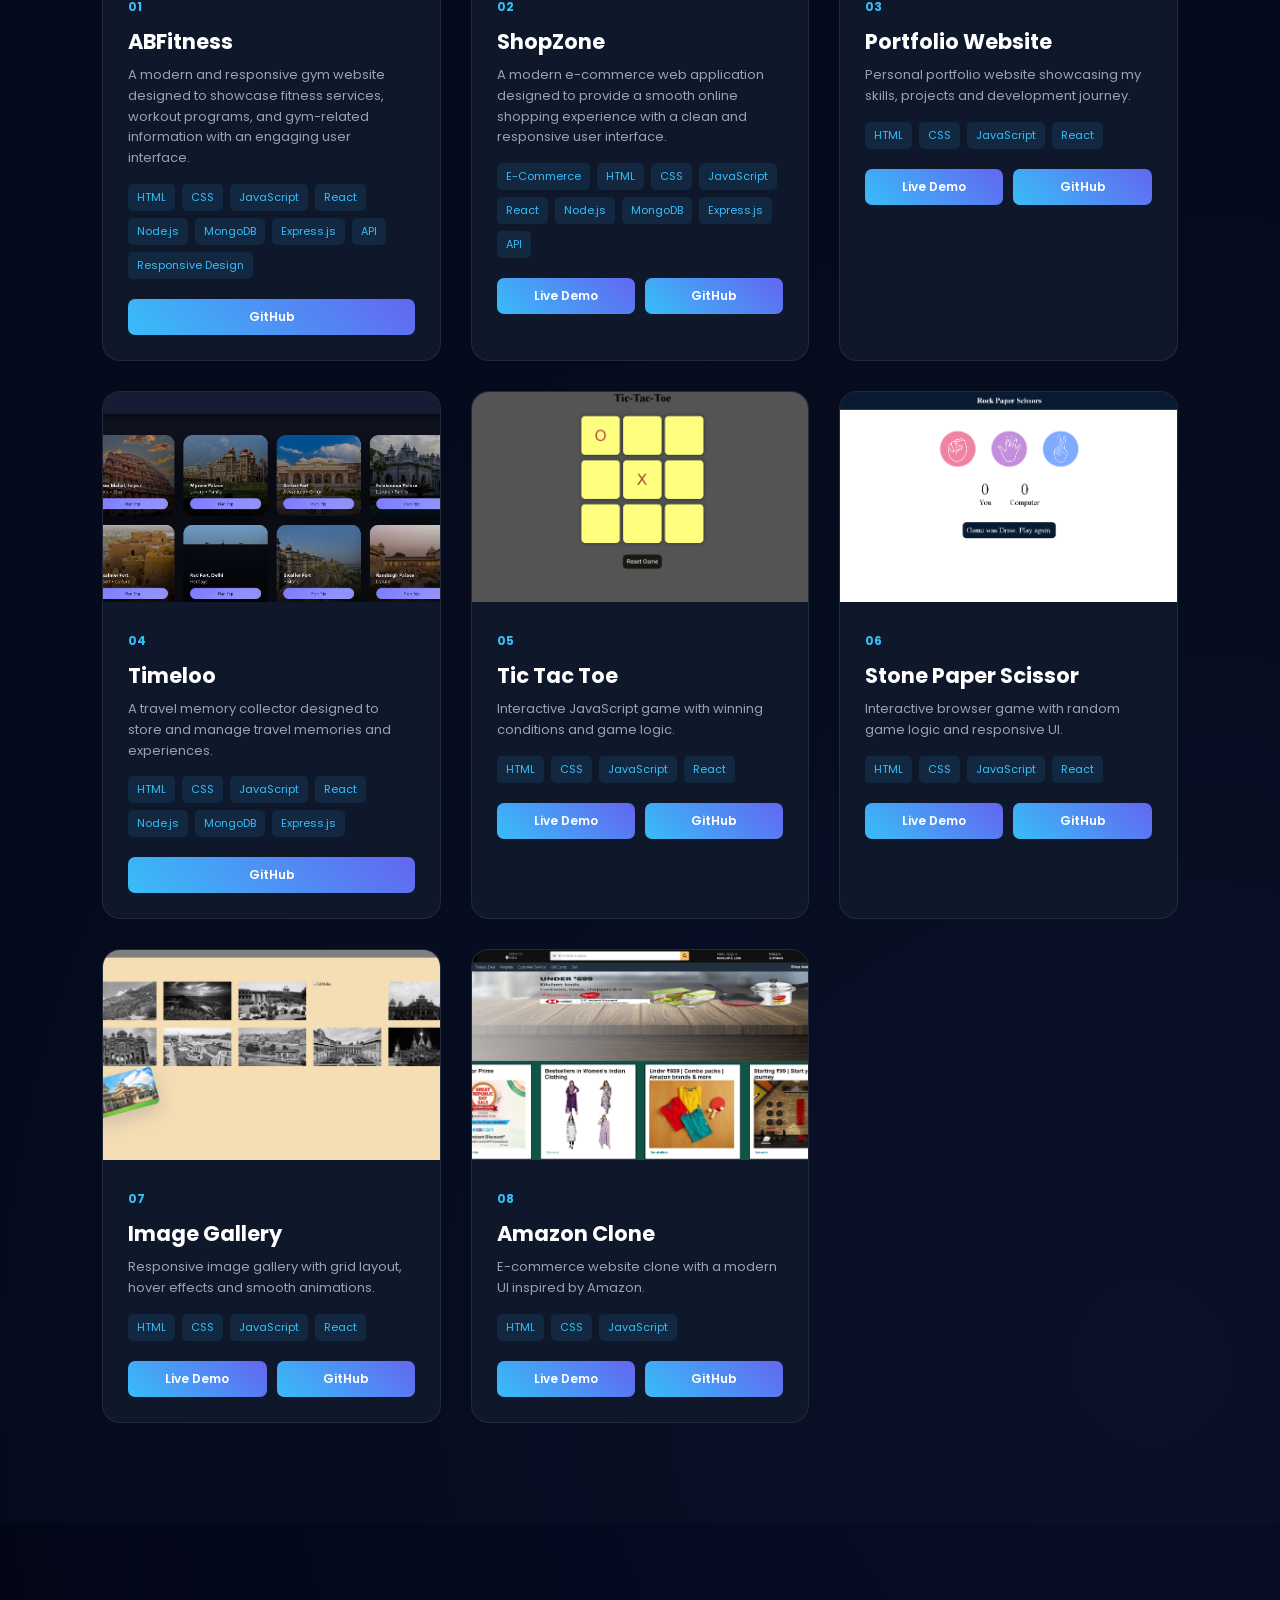
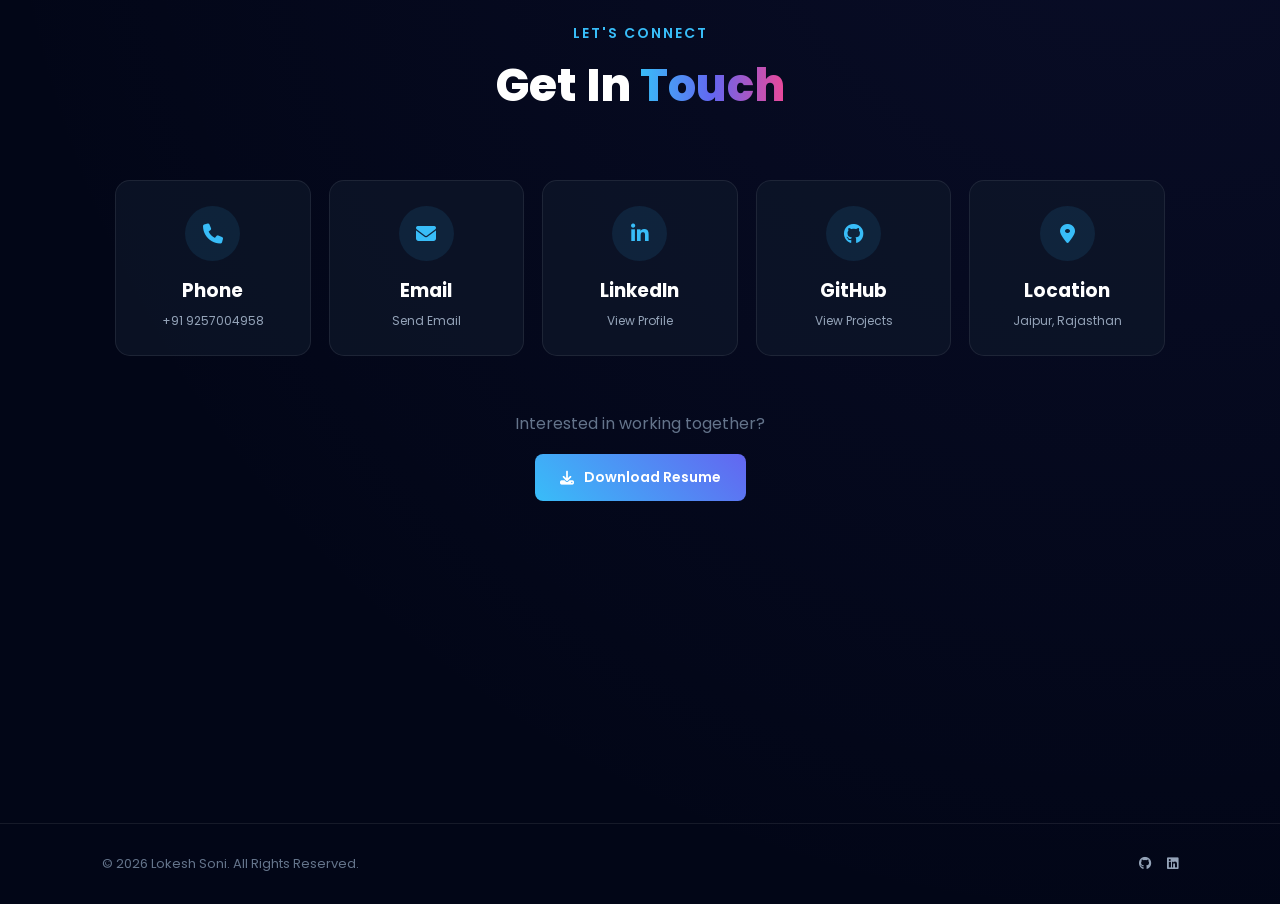
==== commit 132f73b9: "Update portfolio and resume" ====
--- a/index.html
+++ b/index.html
@@ -1030,7 +1030,7 @@
 
             <p>Interested in working together?</p>
 
-            <a href="./images/Lokesh-Soni-Resume.pdf" download="Lokesh-Soni-Resume.pdf" class="resume-btn">
+            <a href="./images/Resume.pdf" download="Resume.pdf" class="resume-btn">
                 <i class="fas fa-download"></i>
                 Download Resume
             </a>
